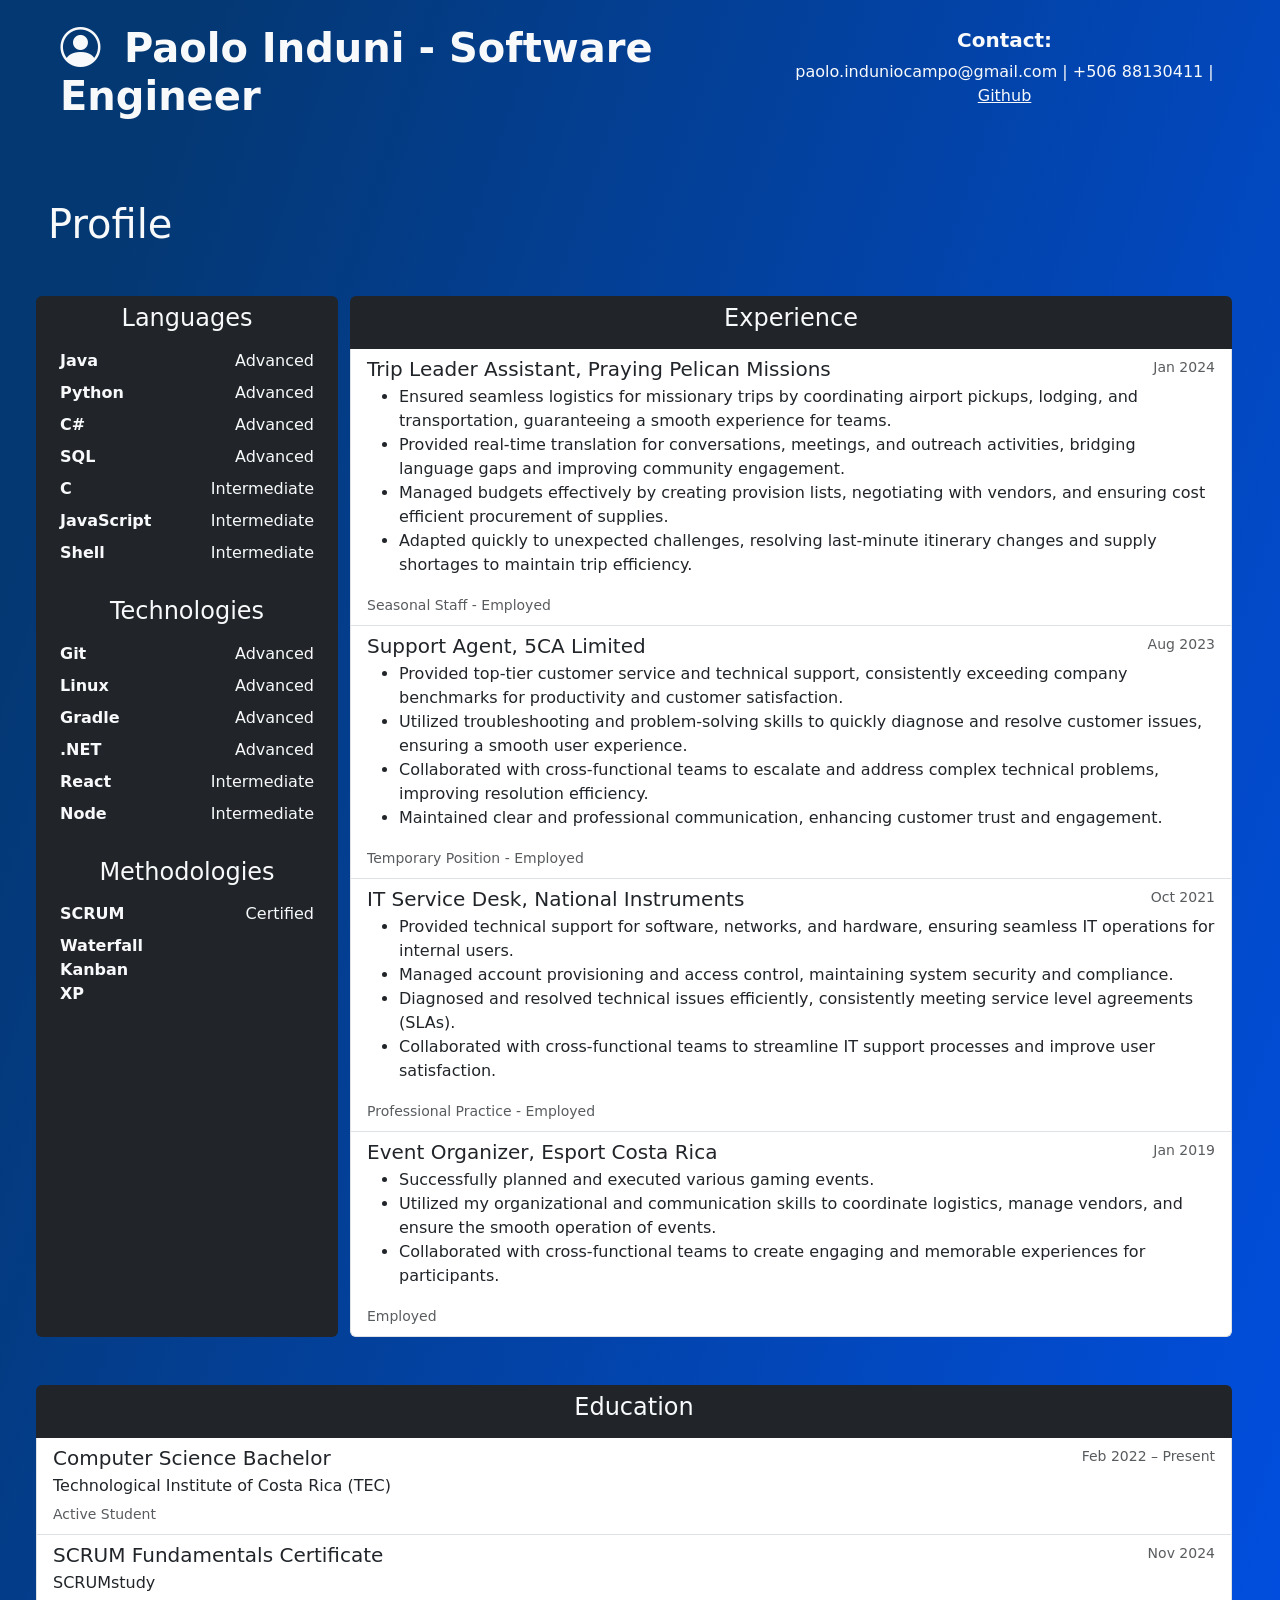
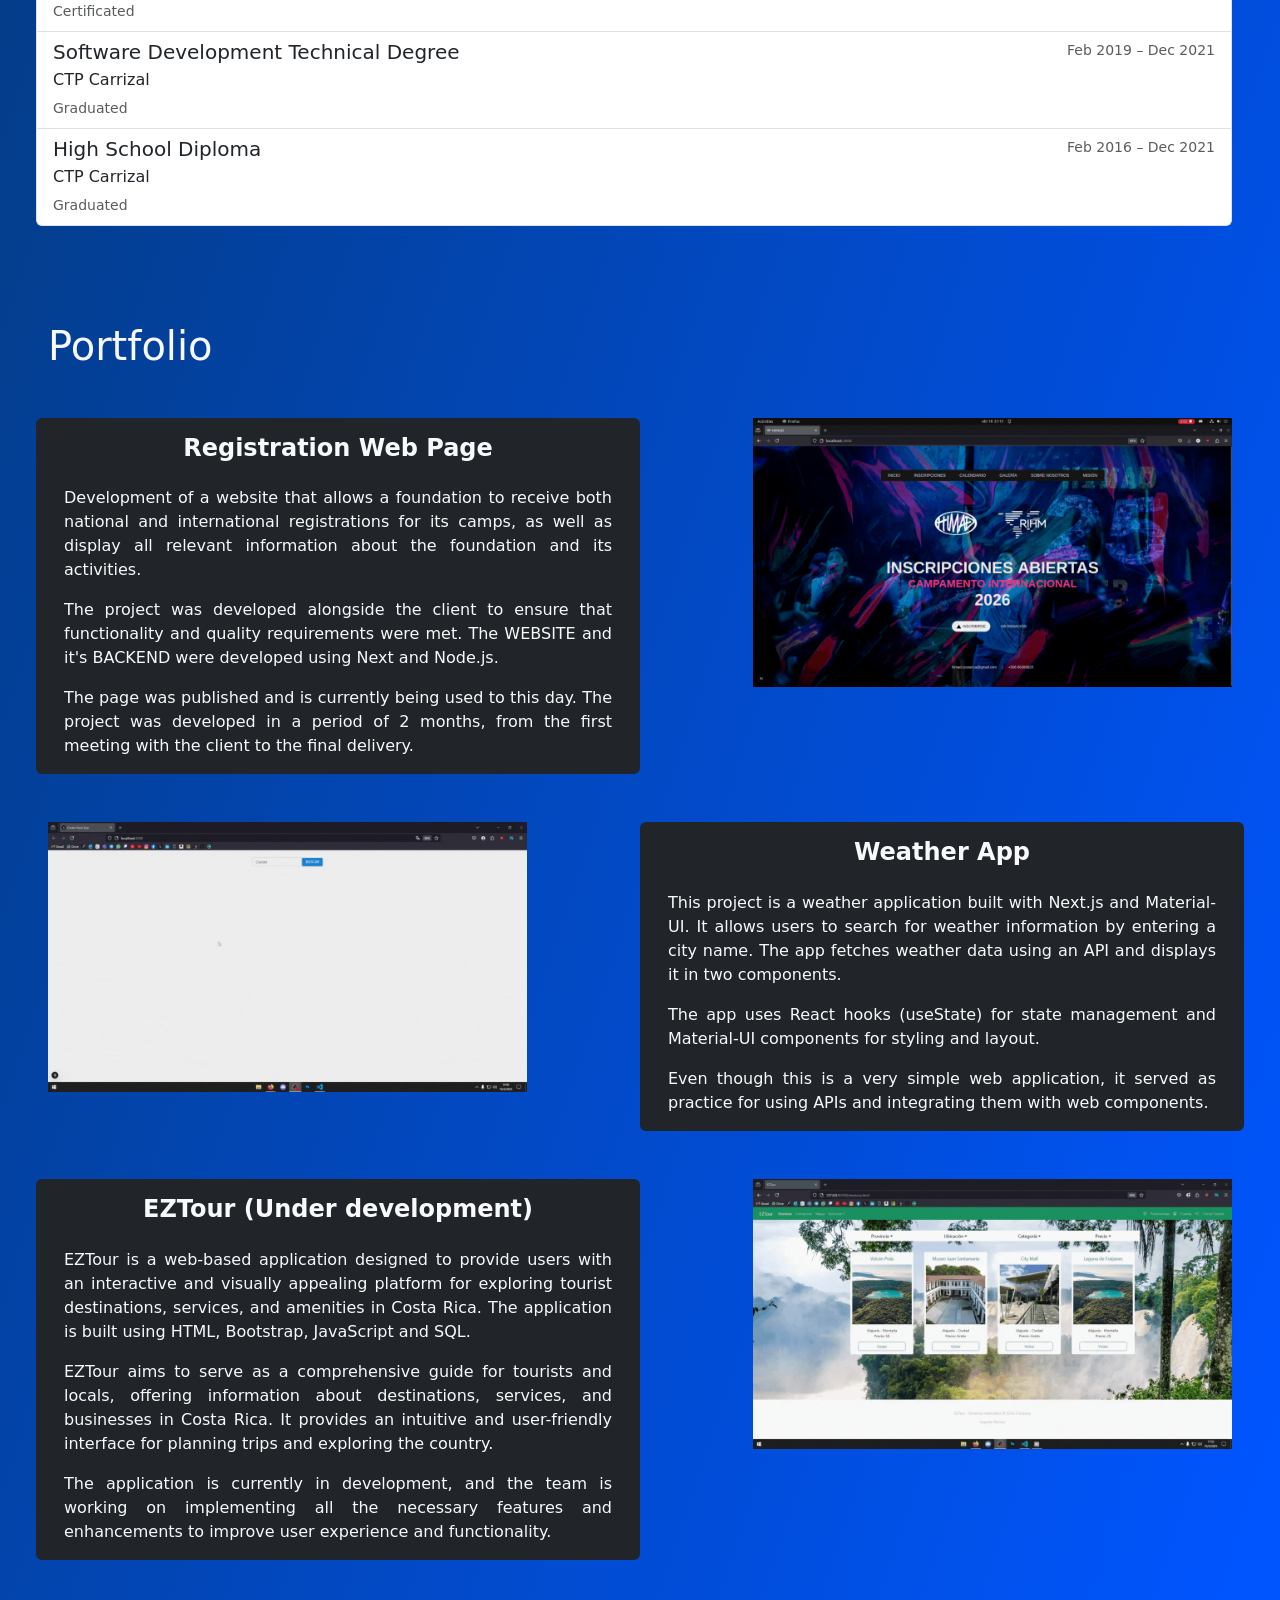
==== index.html @ d7d2b01b "Changed experience section descriptions from paragraphs to bullet points to make it more readable an" ====
<!DOCTYPE html>

<html lang="en">

<head>
    <meta charset="UTF-8">
    <meta http-equiv="X-UA-Compatible" content="IE=edge">
    <meta name="PW" content="width=device-width, initial-scale=1.0">
    <title>Paolo Induni</title>

    <link href="https://cdn.jsdelivr.net/npm/bootstrap@5.3.1/dist/css/bootstrap.min.css" rel="stylesheet"
        integrity="sha384-4bw+/aepP/YC94hEpVNVgiZdgIC5+VKNBQNGCHeKRQN+PtmoHDEXuppvnDJzQIu9" crossorigin="anonymous">
    <link rel="stylesheet" href="https://cdn.jsdelivr.net/npm/bootstrap-icons@1.11.3/font/bootstrap-icons.min.css">
    <link rel="stylesheet" href="styles/styles.css">
</head>

<body style="background-image: linear-gradient( 288deg,  rgba(0,85,255,1) 1.5%, rgba(4,56,115,1) 91.6% );">

    <!--Navbar-->
    <nav class="navbar navbar-expand-lg navbar-dark px-5 py-4">

        <!--Navbar title-->
        <div class="container-fluid">

            <h1 class="fw-bold text-light"><i class="bi bi-person-circle text-light me-4"></i>Paolo Induni - Software
                Engineer</h1>

            <!--Navbar content-->
            <div class="text-center text-light">

                <h5 class="fw-bold">Contact:</h6>
                    <p>paolo.induniocampo@gmail.com | +506 88130411 | <a class="text-light"
                            href="https://github.com/PaoloInduni">Github</a></p>

            </div>

        </div>

    </nav>

    <!-- PROFILE -->
    <!-- PROFILE -->
    <!-- PROFILE -->

    <div class="mx-5 my-5 text-light">

        <h1 id="label" class="mb-5">Profile</h1>

        <div id="profile-content" class="row">

            <div class="col-3 rounded bg-dark">
                <h4 class="text-center py-2">Languages</h4>

                <dl class="row mx-0">
                    <dt class="col-sm-3">Java</dt>
                    <dd class="col-sm-9 text-end">Advanced</dd>
                    <dt class="col-sm-3">Python</dt>
                    <dd class="col-sm-9 text-end">Advanced</dd>
                    <dt class="col-sm-3">C#</dt>
                    <dd class="col-sm-9 text-end">Advanced</dd>
                    <dt class="col-sm-3">SQL</dt>
                    <dd class="col-sm-9 text-end">Advanced</dd>
                    <dt class="col-sm-3">C</dt>
                    <dd class="col-sm-9 text-end">Intermediate</dd>
                    <dt class="col-sm-3">JavaScript</dt>
                    <dd class="col-sm-9 text-end">Intermediate</dd>
                    <dt class="col-sm-3">Shell</dt>
                    <dd class="col-sm-9 text-end">Intermediate</dd>
                </dl>

                <h4 class="text-center py-2">Technologies</h4>

                <dl class="row mx-0">
                    <dt class="col-sm-3">Git</dt>
                    <dd class="col-sm-9 text-end">Advanced</dd>
                    <dt class="col-sm-3">Linux</dt>
                    <dd class="col-sm-9 text-end">Advanced</dd>
                    <dt class="col-sm-3">Gradle</dt>
                    <dd class="col-sm-9 text-end">Advanced</dd>
                    <dt class="col-sm-3">.NET</dt>
                    <dd class="col-sm-9 text-end">Advanced</dd>
                    <dt class="col-sm-3">React</dt>
                    <dd class="col-sm-9 text-end">Intermediate</dd>
                    <dt class="col-sm-3">Node</dt>
                    <dd class="col-sm-9 text-end">Intermediate</dd>
                </dl>

                <h4 class="text-center py-2">Methodologies</h4>

                <dl class="row mx-0">
                    <dt class="col-sm-3">SCRUM</dt>
                    <dd class="col-sm-9 text-end">Certified</dd>
                    <dt class="col-sm-3">Waterfall</dt>
                    <dd class="col-sm-9 text-end"></dd>
                    <dt class="col-sm-3">Kanban</dt>
                    <dd class="col-sm-9 text-end"></dd>
                    <dt class="col-sm-3">XP</dt>
                    <dd class="col-sm-9 text-end"></dd>
                </dl>

            </div>
            <div class="col-9">

                <div class="list-group">

                    <div class="list-group-item list-group-item-action flex-column align-items-start bg-dark border-0">
                        <h4 class="text-light text-center">Experience</h4>
                    </div>

                    <div class="list-group-item list-group-item-action flex-column align-items-start">
                        <div class="d-flex w-100 justify-content-between">
                            <h5 class="mb-1">Trip Leader Assistant, Praying Pelican Missions</h5>
                            <small class="text-muted">Jan 2024</small>
                        </div>

                        <ul>
                            <li>
                                Ensured seamless logistics for missionary trips by coordinating airport pickups,
                                lodging, and transportation, guaranteeing a smooth experience for teams.
                            </li>
                            <li>
                                Provided real-time translation for conversations, meetings, and outreach activities,
                                bridging language gaps and improving community engagement.
                            </li>
                            <li>
                                Managed budgets effectively by creating provision lists, negotiating with vendors, and
                                ensuring cost efficient procurement of supplies.
                            </li>
                            <li>
                                Adapted quickly to unexpected challenges, resolving last-minute itinerary changes and
                                supply shortages to maintain trip efficiency.
                            </li>
                        </ul>
                        <small class="text-muted">Seasonal Staff - Employed</small>
                    </div>

                    <div class="list-group-item list-group-item-action flex-column align-items-start">
                        <div class="d-flex w-100 justify-content-between">
                            <h5 class="mb-1">Support Agent, 5CA Limited</h5>
                            <small class="text-muted">Aug 2023</small>
                        </div>
                        <ul>
                            <li>
                                Provided top-tier customer service and technical support, consistently exceeding company
                                benchmarks for productivity and customer satisfaction.
                            </li>
                            <li>
                                Utilized troubleshooting and problem-solving skills to quickly diagnose and resolve
                                customer issues, ensuring a smooth user experience.
                            </li>
                            <li>
                                Collaborated with cross-functional teams to escalate and address complex technical
                                problems, improving resolution efficiency.
                            </li>
                            <li>
                                Maintained clear and professional communication, enhancing customer trust and
                                engagement.
                            </li>
                        </ul>
                        <small class="text-muted">Temporary Position - Employed</small>
                    </div>

                    <div class="list-group-item list-group-item-action flex-column align-items-start">
                        <div class="d-flex w-100 justify-content-between">
                            <h5 class="mb-1">IT Service Desk, National Instruments</h5>
                            <small class="text-muted">Oct 2021</small>
                        </div>
                        <ul>
                            <li>
                                Provided technical support for software, networks, and hardware, ensuring seamless IT
                                operations for internal users.
                            </li>
                            <li>
                                Managed account provisioning and access control, maintaining system security and
                                compliance.
                            </li>
                            <li>
                                Diagnosed and resolved technical issues efficiently, consistently meeting service level
                                agreements (SLAs).
                            </li>
                            <li>
                                Collaborated with cross-functional teams to streamline IT support processes and improve
                                user
                                satisfaction.
                            </li>
                        </ul>
                        <small class="text-muted">Professional Practice - Employed</small>
                    </div>

                    <div class="list-group-item list-group-item-action flex-column align-items-start">
                        <div class="d-flex w-100 justify-content-between">
                            <h5 class="mb-1">Event Organizer, Esport Costa Rica</h5>
                            <small class="text-muted">Jan 2019</small>
                        </div>
                        <ul>
                            <li>
                                Successfully planned and executed various gaming events.
                            </li>
                            <li>
                                Utilized my organizational and communication skills to coordinate logistics, manage
                                vendors, and ensure the smooth operation of events.
                            </li>
                            <li>
                                Collaborated with cross-functional teams to create engaging and memorable experiences
                                for participants.
                            </li>
                        </ul>
                        <small class="text-muted">Employed</small>
                    </div>

                </div>
            </div>

            <div class="list-group my-5">

                <div class="list-group-item list-group-item-action flex-column align-items-start bg-dark border-0">
                    <h4 class="text-light text-center">Education</h4>
                </div>

                <div class="list-group-item list-group-item-action flex-column align-items-start">
                    <div class="d-flex w-100 justify-content-between">
                        <h5 class="mb-1">Computer Science Bachelor</h5>
                        <small class="text-muted">Feb 2022 – Present</small>
                    </div>
                    <p class="mb-1">Technological Institute of Costa Rica (TEC)</p>
                    <small class="text-muted">Active Student</small>
                </div>

                <div class="list-group-item list-group-item-action flex-column align-items-start">
                    <div class="d-flex w-100 justify-content-between">
                        <h5 class="mb-1">SCRUM Fundamentals Certificate</h5>
                        <small class="text-muted">Nov 2024</small>
                    </div>
                    <p class="mb-1">SCRUMstudy</p>
                    <small class="text-muted">Certificated</small>
                </div>

                <div class="list-group-item list-group-item-action flex-column align-items-start">
                    <div class="d-flex w-100 justify-content-between">
                        <h5 class="mb-1">Software Development Technical Degree</h5>
                        <small class="text-muted">Feb 2019 – Dec 2021</small>
                    </div>
                    <p class="mb-1">CTP Carrizal</p>
                    <small class="text-muted">Graduated</small>
                </div>

                <div class="list-group-item list-group-item-action flex-column align-items-start">
                    <div class="d-flex w-100 justify-content-between">
                        <h5 class="mb-1">High School Diploma</h5>
                        <small class="text-muted">Feb 2016 – Dec 2021</small>
                    </div>
                    <p class="mb-1">CTP Carrizal</p>
                    <small class="text-muted">Graduated</small>
                </div>

            </div>

        </div>


    </div>


    <!-- PORTFOLIO -->
    <!-- PORTFOLIO -->
    <!-- PORTFOLIO -->

    <div class="mx-5 my-5 text-light">

        <h1 id="label" class="mb-5">Portfolio</h1>

        <div id="proyect1" class="row">

            <div class="col-6 rounded bg-dark text-justify">
                <h4 class="text-center fw-bold py-3">Registration Web Page</h4>

                <p class="mx-3">Development of a website that allows a foundation to receive both national
                    and international registrations for its camps, as well as display all relevant information about the
                    foundation and its activities.
                </p>
                <p class="mx-3">The project was developed alongside the client to ensure that functionality
                    and quality requirements were met. The WEBSITE and it's BACKEND were developed using Next and
                    Node.js.
                </p>
                <p class="mx-3">The page was published and is currently being used to this day. The project
                    was developed in a period of 2 months, from the first meeting with the client to the final delivery.
                </p>
            </div>

            <div class="col-1"></div>

            <div class="col-5 rounded">
                <img src="res/himadcr.gif" style="max-width: 100%;" alt="project gif">
            </div>

        </div>

        <div id="proyect1" class="row my-5">

            <div class="col-5 rounded">
                <img src="res/weatherapp.gif" style="max-width: 100%;" alt="project gif">
            </div>

            <div class="col-1"></div>

            <div class="col-6 rounded bg-dark text-justify">
                <h4 class="text-center fw-bold py-3">Weather App</h4>

                <p class="mx-3">This project is a weather application built with Next.js and Material-UI. It allows
                    users to search for weather information by entering a city name. The app fetches weather data using
                    an API and displays it in two components.
                </p>
                <p class="mx-3">The app uses React hooks (useState) for state management and Material-UI components for
                    styling and layout.
                </p>
                <p class="mx-3">Even though this is a very simple web application, it served as practice for using APIs
                    and integrating them with web components.
                </p>
            </div>

        </div>

        <div id="proyect1" class="row my-5">

            <div class="col-6 rounded bg-dark text-justify">
                <h4 class="text-center fw-bold py-3">EZTour (Under development)</h4>

                <p class="mx-3">EZTour is a web-based application designed to provide users with an interactive and
                    visually appealing platform for exploring tourist destinations, services, and amenities in Costa
                    Rica. The application is built using HTML, Bootstrap, JavaScript and SQL.
                </p>

                <p class="mx-3">EZTour aims to serve as a comprehensive guide for tourists and locals, offering
                    information about
                    destinations, services, and businesses in Costa Rica. It provides an intuitive and user-friendly
                    interface for planning trips and exploring the country.
                </p>

                <p class="mx-3">
                    The application is currently in development, and the team is working on implementing all the
                    necessary
                    features and enhancements to improve user experience and functionality.
                </p>
            </div>

            <div class="col-1"></div>

            <div class="col-5 rounded">
                <img src="res/EZTour.gif" style="max-width: 100%;" alt="project gif">
            </div>

        </div>

    </div>

    <script src="https://cdn.jsdelivr.net/npm/bootstrap@5.3.1/dist/js/bootstrap.bundle.min.js"
        integrity="sha384-HwwvtgBNo3bZJJLYd8oVXjrBZt8cqVSpeBNS5n7C8IVInixGAoxmnlMuBnhbgrkm"
        crossorigin="anonymous"></script>

    <script type="text/javascript">
        document.getElementById("profile-tab2").onclick = function () {
            document.getElementById("label").innerHTML = 'Profile';
            document.getElementById("label").style.color = "";
            document.getElementById("profile-content").hidden = false;
        };
    </script>

    <script type="text/javascript">
        document.getElementById("portfolio-tab2").onclick = function () {
            document.getElementById("label").innerHTML = "Portfolio"
            document.getElementById("profile-content").hidden = true;
        };
    </script>

    <script type="text/javascript">
        document.getElementById("contact-tab2").onclick = function () {
            document.getElementById("label").innerHTML = "Contact"
        };
    </script>

</body>

</html>
---- styles/styles.css ----
.text-justify {
    text-align: justify;
}
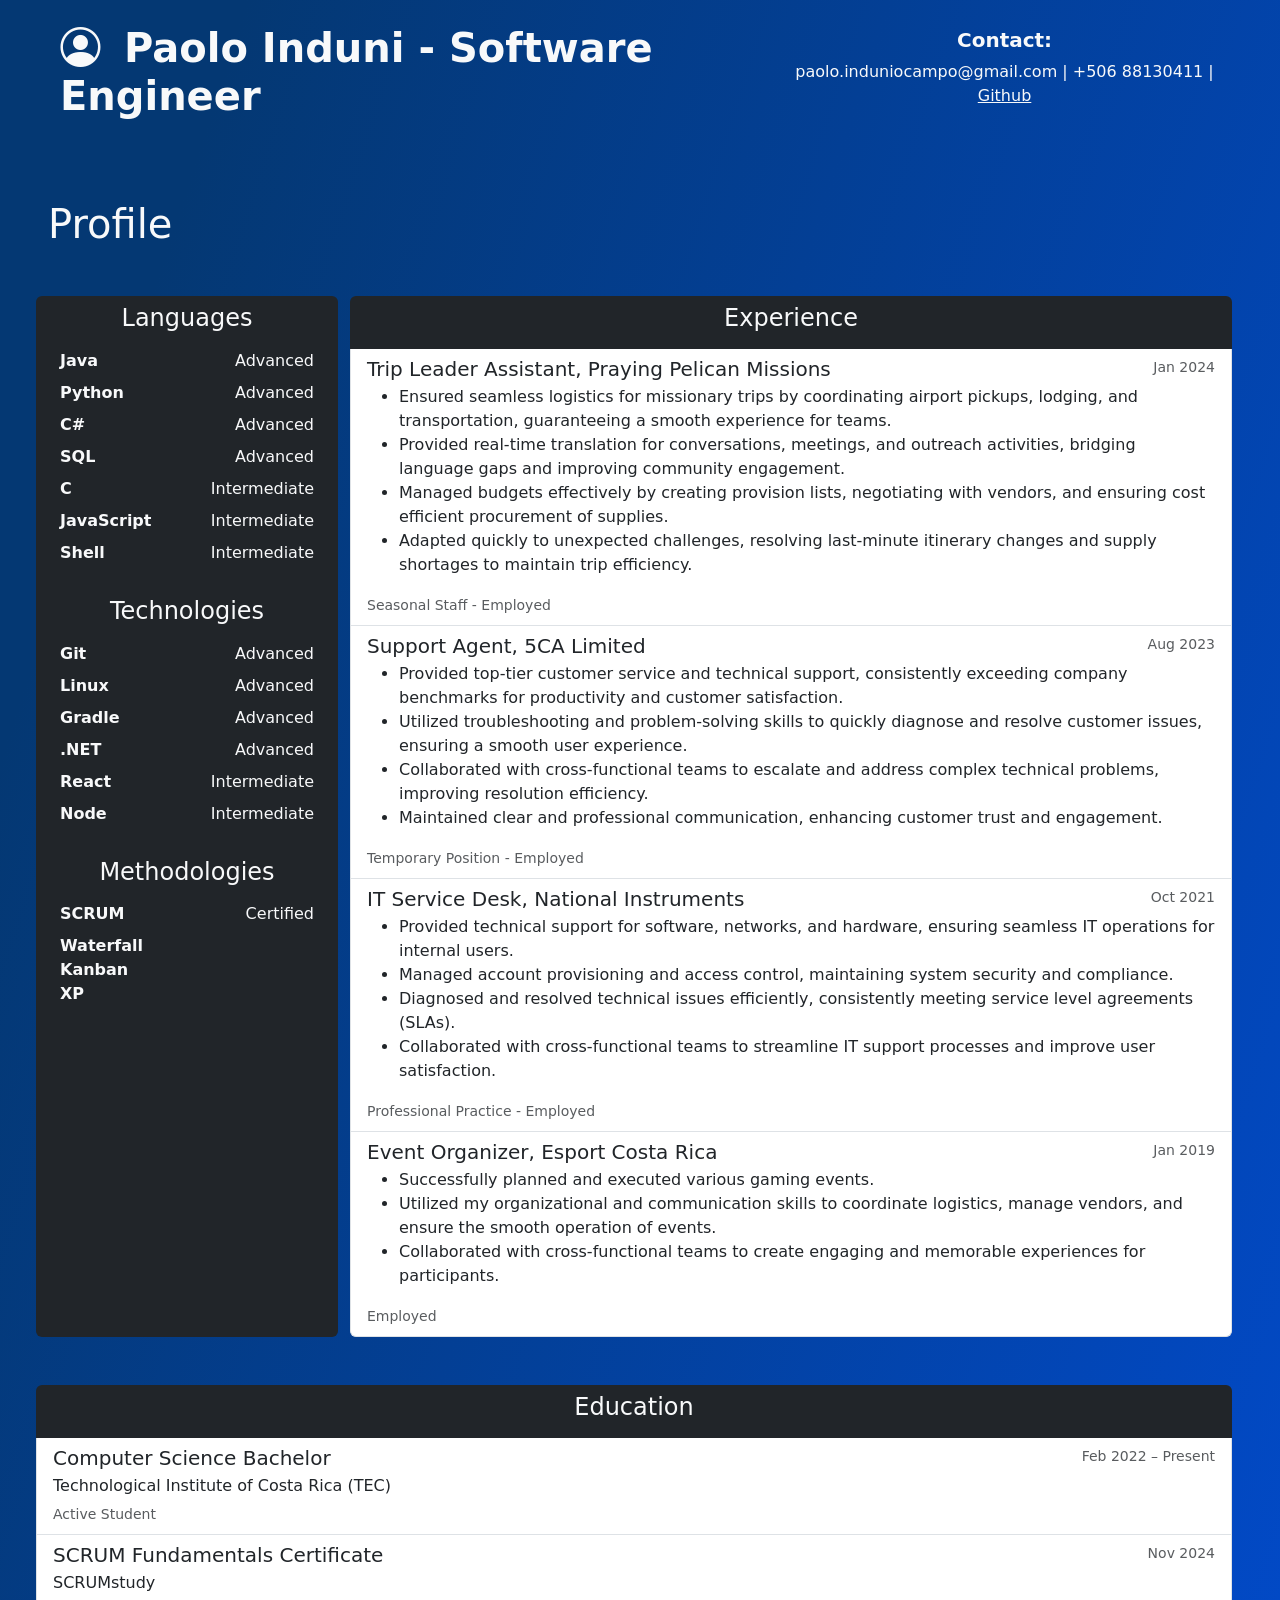
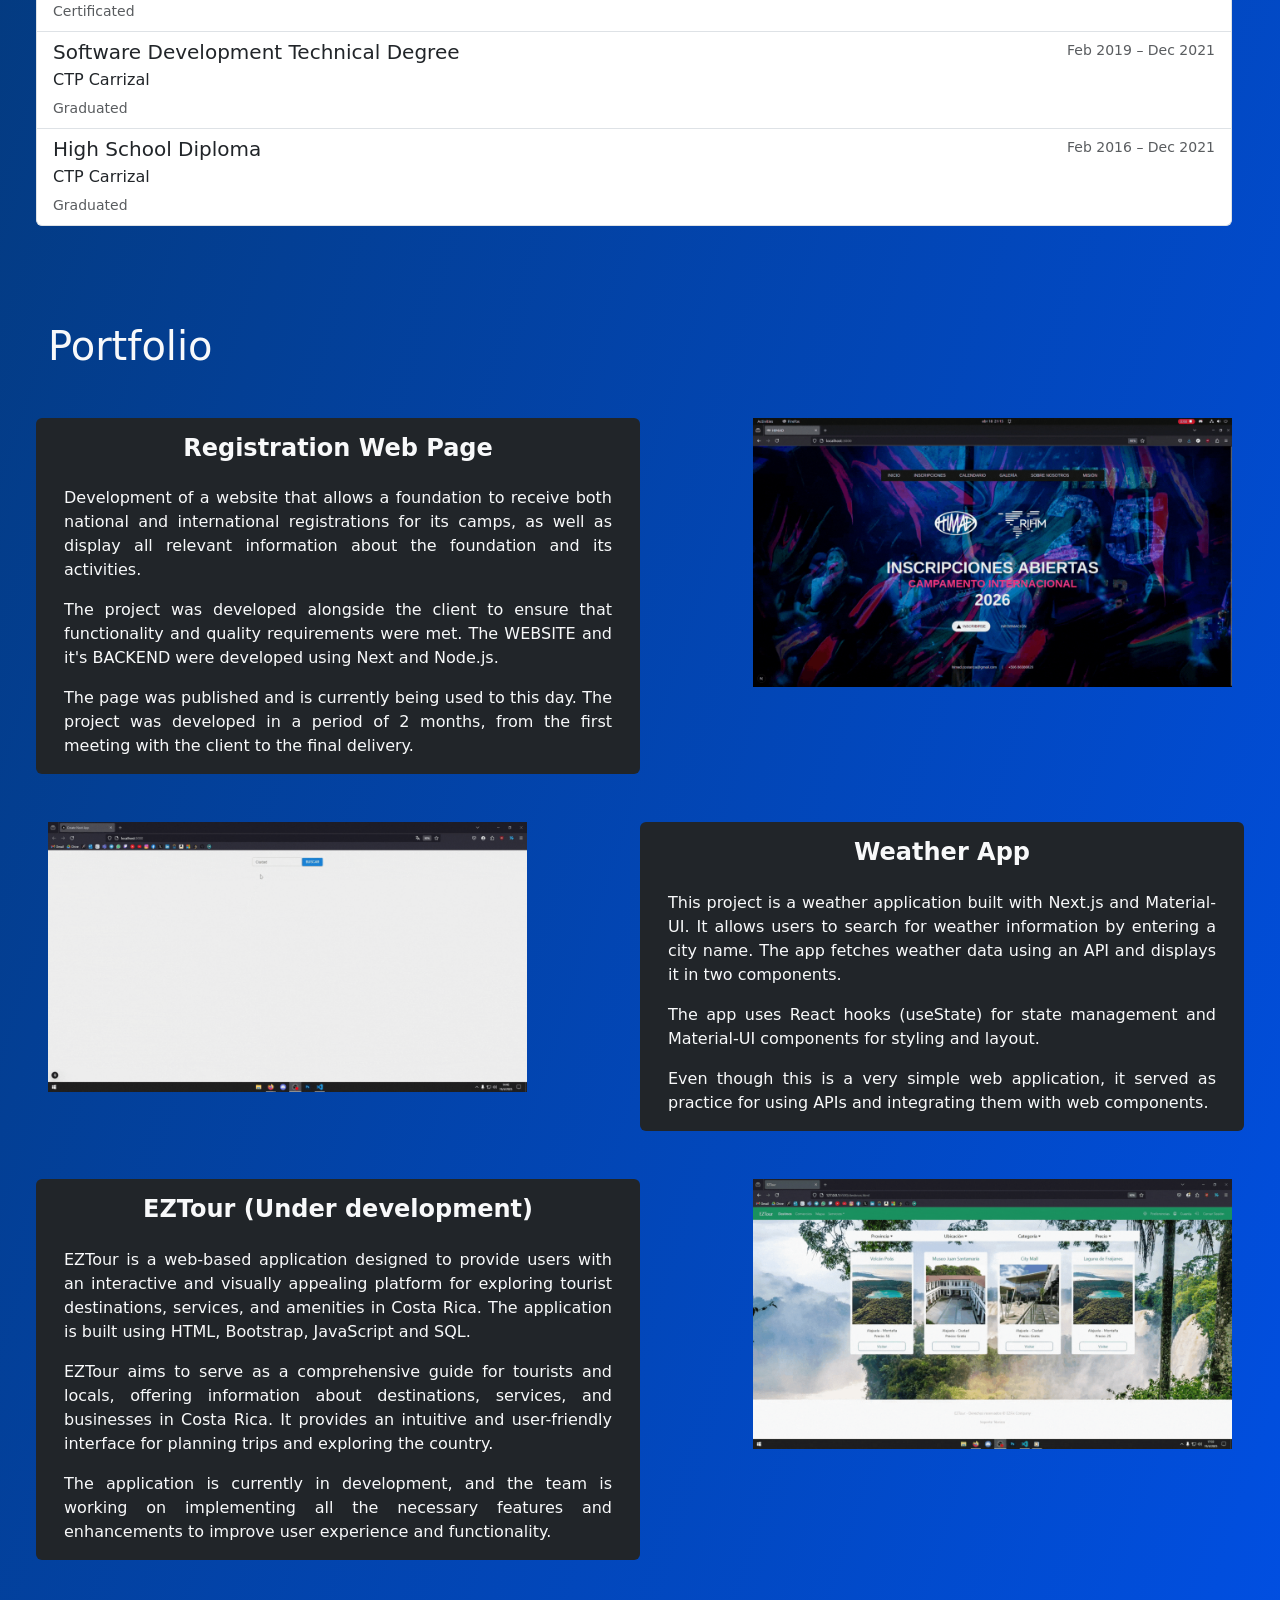
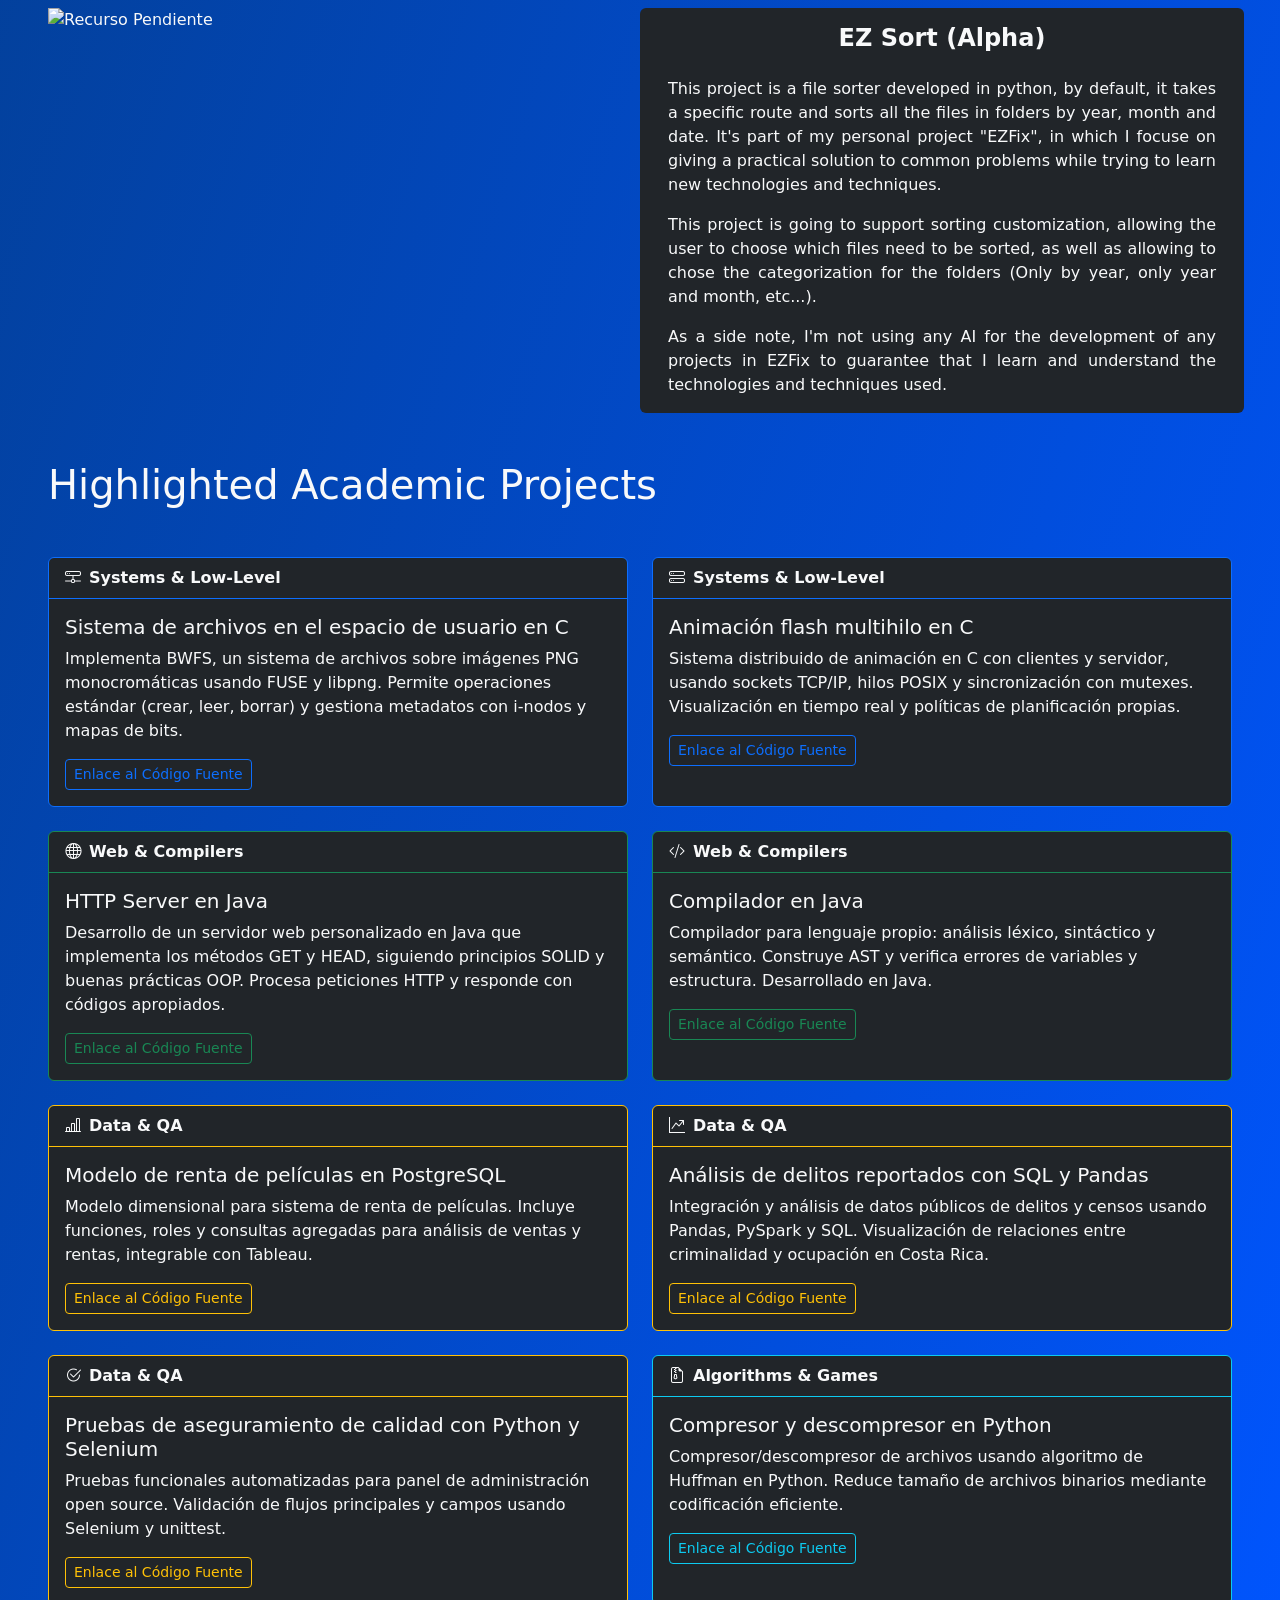
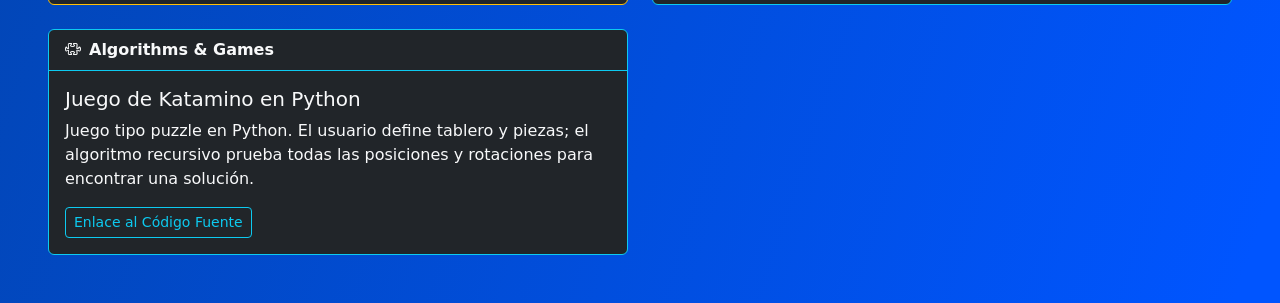
==== commit f6239737: "Added Academic Projects Section" ====
--- a/index.html
+++ b/index.html
@@ -351,6 +351,179 @@
 
         </div>
 
+        <div id="proyect1" class="row my-5">
+
+            <div class="col-5 rounded">
+                <img src="res/" style="max-width: 100%;" alt="Recurso Pendiente">
+            </div>
+
+            <div class="col-1"></div>
+
+            <div class="col-6 rounded bg-dark text-justify">
+                <h4 class="text-center fw-bold py-3">EZ Sort (Alpha)</h4>
+
+                <p class="mx-3">
+                    This project is a file sorter developed in python, by default, it takes a specific route
+                    and sorts all the files in folders by year, month and date. It's part of my personal project
+                    "EZFix", in which I focuse on giving a practical solution to common problems while trying to learn
+                    new technologies and techniques.
+                </p>
+                <p class="mx-3">
+                    This project is going to support sorting
+                    customization, allowing the user to choose which files need to be sorted, as well as allowing to
+                    chose the categorization for the folders (Only by year, only year and month, etc...).
+                </p>
+                <p class="mx-3">
+                    As a side note, I'm not using any AI for the development of any projects in
+                    EZFix to guarantee that I learn and understand the technologies and techniques used.</p>
+                </p>
+            </div>
+
+        </div>
+
+        <div class="list-group my-5">
+
+            <h1 id="label" class="mb-5">Highlighted Academic Projects</h1>
+
+            <div class="row row-cols-1 row-cols-md-2 g-4">
+
+                <!-- Sistemas -->
+                <div class="col">
+                    <div class="card bg-dark text-light h-100 border-primary">
+                        <div class="card-header border-primary">
+                            <i class="bi bi-hdd-network me-2"></i><strong>Systems & Low-Level</strong>
+                        </div>
+                        <div class="card-body">
+                            <h5 class="card-title">Sistema de archivos en el espacio de usuario en C</h5>
+                            <p class="card-text">
+                                Implementa BWFS, un sistema de archivos sobre imágenes PNG monocromáticas usando FUSE y libpng. Permite operaciones estándar (crear, leer, borrar) y gestiona metadatos con i-nodos y mapas de bits.
+                            </p>
+                            <a href="https://gitlab.com/PaoloInduni1/tec/-/tree/e289b0506dee9ac213c5b5b7807c4cb60e16e55a/6S%20Principios%20de%20sistemas%20operativos/2022209524-proyecto2/src" class="btn btn-outline-primary btn-sm">Enlace al Código Fuente</a>
+                        </div>
+                    </div>
+                </div>
+                <div class="col">
+                    <div class="card bg-dark text-light h-100 border-primary">
+                        <div class="card-header border-primary">
+                            <i class="bi bi-hdd-stack me-2"></i><strong>Systems & Low-Level</strong>
+                        </div>
+                        <div class="card-body">
+                            <h5 class="card-title">Animación flash multihilo en C</h5>
+                            <p class="card-text">
+                                Sistema distribuido de animación en C con clientes y servidor, usando sockets TCP/IP, hilos POSIX y sincronización con mutexes. Visualización en tiempo real y políticas de planificación propias.
+                            </p>
+                            <a href="https://gitlab.com/PaoloInduni1/tec/-/tree/e289b0506dee9ac213c5b5b7807c4cb60e16e55a/6S%20Principios%20de%20sistemas%20operativos/2022209524-proyecto1/Entregables/src" class="btn btn-outline-primary btn-sm">Enlace al Código Fuente</a>
+                        </div>
+                    </div>
+                </div>
+
+                <!-- Desarrollo Web / Compiladores -->
+                <div class="col">
+                    <div class="card bg-dark text-light h-100 border-success">
+                        <div class="card-header border-success">
+                            <i class="bi bi-globe me-2"></i><strong>Web & Compilers</strong>
+                        </div>
+                        <div class="card-body">
+                            <h5 class="card-title">HTTP Server en Java</h5>
+                            <p class="card-text">
+                                Desarrollo de un servidor web personalizado en Java que implementa los métodos GET y HEAD, siguiendo principios SOLID y buenas prácticas OOP. Procesa peticiones HTTP y responde con códigos apropiados.
+                            </p>
+                            <a href="https://gitlab.com/PaoloInduni1/tec/-/tree/e289b0506dee9ac213c5b5b7807c4cb60e16e55a/5S%20Dise%C3%B1o%20de%20software/PP2" class="btn btn-outline-success btn-sm">Enlace al Código Fuente</a>
+                        </div>
+                    </div>
+                </div>
+                <div class="col">
+                    <div class="card bg-dark text-light h-100 border-success">
+                        <div class="card-header border-success">
+                            <i class="bi bi-code-slash me-2"></i><strong>Web & Compilers</strong>
+                        </div>
+                        <div class="card-body">
+                            <h5 class="card-title">Compilador en Java</h5>
+                            <p class="card-text">
+                                Compilador para lenguaje propio: análisis léxico, sintáctico y semántico. Construye AST y verifica errores de variables y estructura. Desarrollado en Java.
+                            </p>
+                            <a href="https://gitlab.com/PaoloInduni1/tec/-/tree/e289b0506dee9ac213c5b5b7807c4cb60e16e55a/5S%20Compiladores/Proyecto%202/src" class="btn btn-outline-success btn-sm">Enlace al Código Fuente</a>
+                        </div>
+                    </div>
+                </div>
+
+                <!-- Data / QA -->
+                <div class="col">
+                    <div class="card bg-dark text-light h-100 border-warning">
+                        <div class="card-header border-warning">
+                            <i class="bi bi-bar-chart-line me-2"></i><strong>Data & QA</strong>
+                        </div>
+                        <div class="card-body">
+                            <h5 class="card-title">Modelo de renta de películas en PostgreSQL</h5>
+                            <p class="card-text">
+                                Modelo dimensional para sistema de renta de películas. Incluye funciones, roles y consultas agregadas para análisis de ventas y rentas, integrable con Tableau.
+                            </p>
+                            <a href="https://gitlab.com/PaoloInduni1/tec/-/tree/e289b0506dee9ac213c5b5b7807c4cb60e16e55a/4S%20BD2/PP2" class="btn btn-outline-warning btn-sm">Enlace al Código Fuente</a>
+                        </div>
+                    </div>
+                </div>
+                <div class="col">
+                    <div class="card bg-dark text-light h-100 border-warning">
+                        <div class="card-header border-warning">
+                            <i class="bi bi-graph-up-arrow me-2"></i><strong>Data & QA</strong>
+                        </div>
+                        <div class="card-body">
+                            <h5 class="card-title">Análisis de delitos reportados con SQL y Pandas</h5>
+                            <p class="card-text">
+                                Integración y análisis de datos públicos de delitos y censos usando Pandas, PySpark y SQL. Visualización de relaciones entre criminalidad y ocupación en Costa Rica.
+                            </p>
+                            <a href="https://gitlab.com/PaoloInduni1/tec/-/tree/e289b0506dee9ac213c5b5b7807c4cb60e16e55a/4S%20BD2/PP3" class="btn btn-outline-warning btn-sm">Enlace al Código Fuente</a>
+                        </div>
+                    </div>
+                </div>
+                <div class="col">
+                    <div class="card bg-dark text-light h-100 border-warning">
+                        <div class="card-header border-warning">
+                            <i class="bi bi-check2-circle me-2"></i><strong>Data & QA</strong>
+                        </div>
+                        <div class="card-body">
+                            <h5 class="card-title">Pruebas de aseguramiento de calidad con Python y Selenium</h5>
+                            <p class="card-text">
+                                Pruebas funcionales automatizadas para panel de administración open source. Validación de flujos principales y campos usando Selenium y unittest.
+                            </p>
+                            <a href="https://gitlab.com/PaoloInduni1/tec/-/blob/e289b0506dee9ac213c5b5b7807c4cb60e16e55a/6S%20Aseguramiento%20de%20la%20calidad%20de%20software/2022209524-Avance3.zip" class="btn btn-outline-warning btn-sm">Enlace al Código Fuente</a>
+                        </div>
+                    </div>
+                </div>
+
+                <!-- Algoritmos / Juegos -->
+                <div class="col">
+                    <div class="card bg-dark text-light h-100 border-info">
+                        <div class="card-header border-info">
+                            <i class="bi bi-file-earmark-zip me-2"></i><strong>Algorithms & Games</strong>
+                        </div>
+                        <div class="card-body">
+                            <h5 class="card-title">Compresor y descompresor en Python</h5>
+                            <p class="card-text">
+                                Compresor/descompresor de archivos usando algoritmo de Huffman en Python. Reduce tamaño de archivos binarios mediante codificación eficiente.
+                            </p>
+                            <a href="https://gitlab.com/PaoloInduni1/tec/-/tree/e289b0506dee9ac213c5b5b7807c4cb60e16e55a/1S%20Taller%20de%20programaci%C3%B3n/Proyecto%20%232" class="btn btn-outline-info btn-sm">Enlace al Código Fuente</a>
+                        </div>
+                    </div>
+                </div>
+                <div class="col">
+                    <div class="card bg-dark text-light h-100 border-info">
+                        <div class="card-header border-info">
+                            <i class="bi bi-puzzle me-2"></i><strong>Algorithms & Games</strong>
+                        </div>
+                        <div class="card-body">
+                            <h5 class="card-title">Juego de Katamino en Python</h5>
+                            <p class="card-text">
+                                Juego tipo puzzle en Python. El usuario define tablero y piezas; el algoritmo recursivo prueba todas las posiciones y rotaciones para encontrar una solución.
+                            </p>
+                            <a href="https://gitlab.com/PaoloInduni1/tec/-/tree/e289b0506dee9ac213c5b5b7807c4cb60e16e55a/1S%20Taller%20de%20programaci%C3%B3n/Proyecto%20%233" class="btn btn-outline-info btn-sm">Enlace al Código Fuente</a>
+                        </div>
+                    </div>
+                </div>
+
+            </div>
+        </div>
+
     </div>
 
     <script src="https://cdn.jsdelivr.net/npm/bootstrap@5.3.1/dist/js/bootstrap.bundle.min.js"
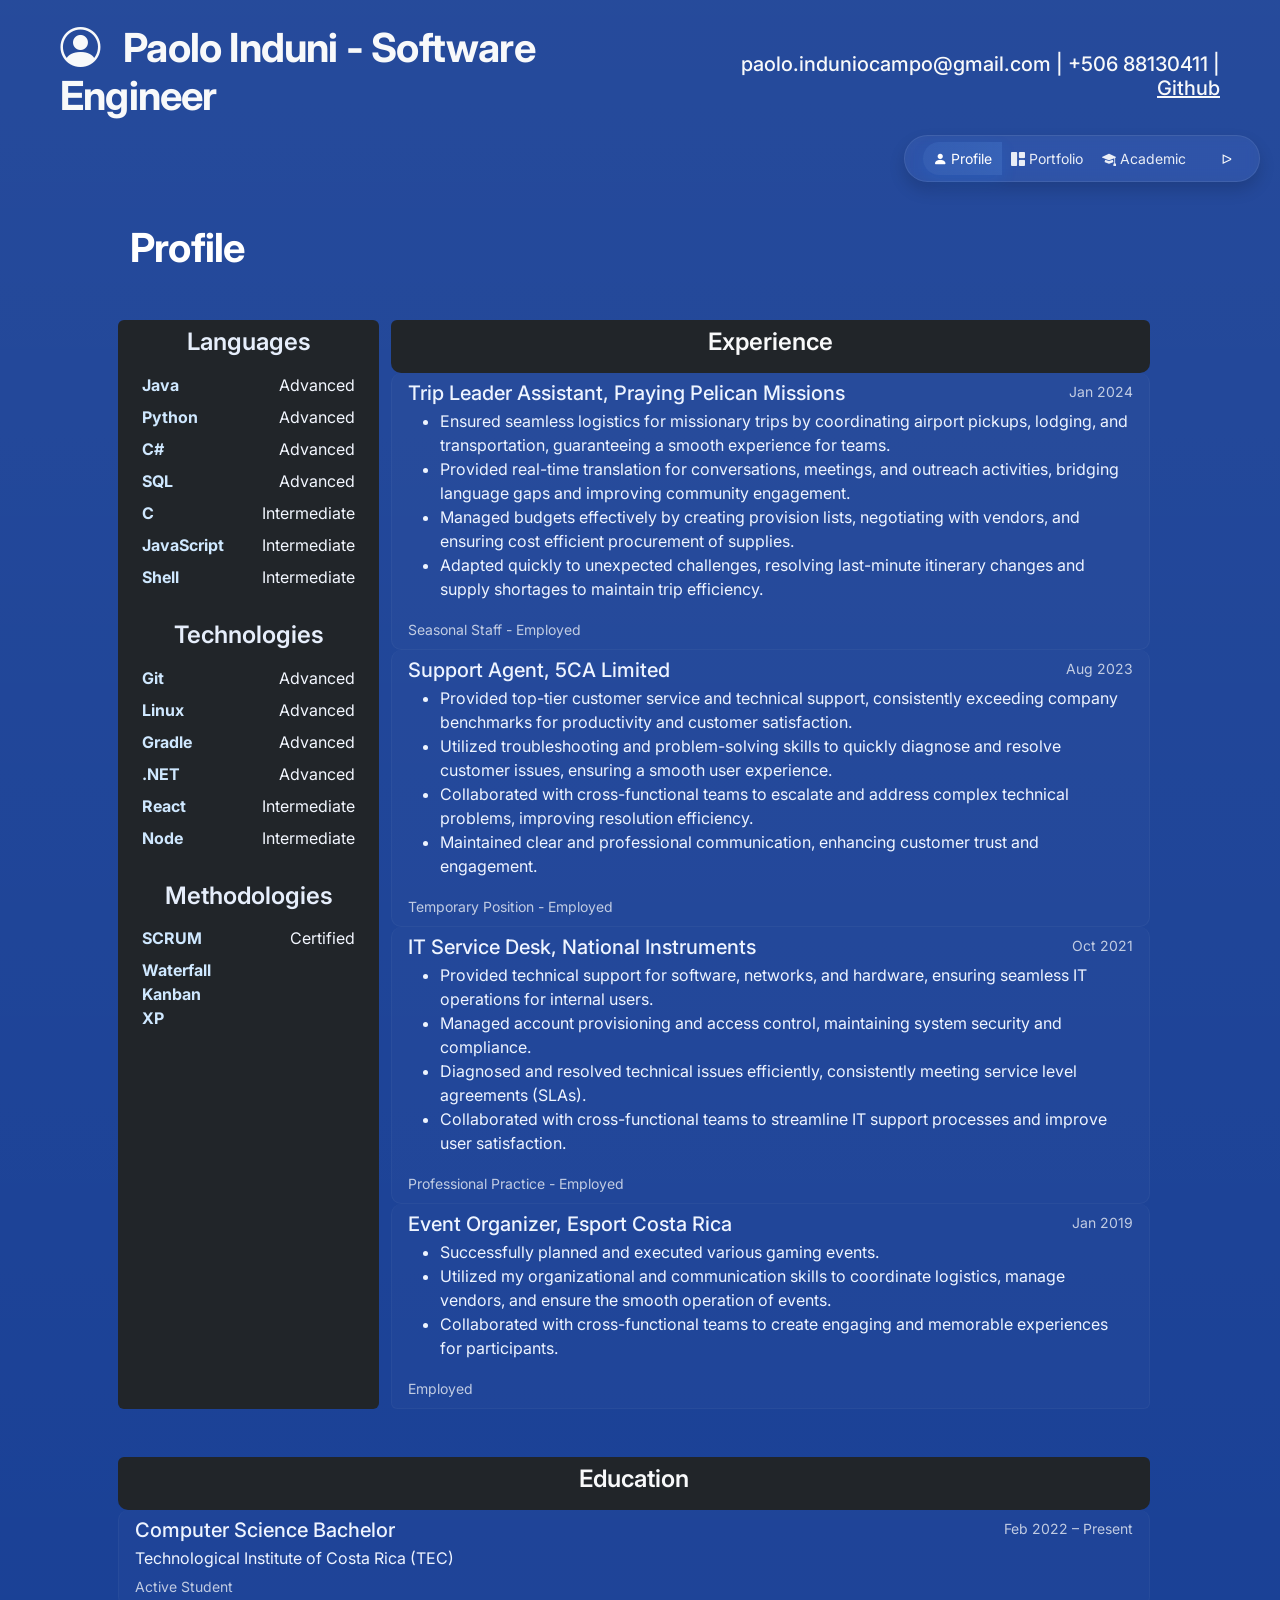
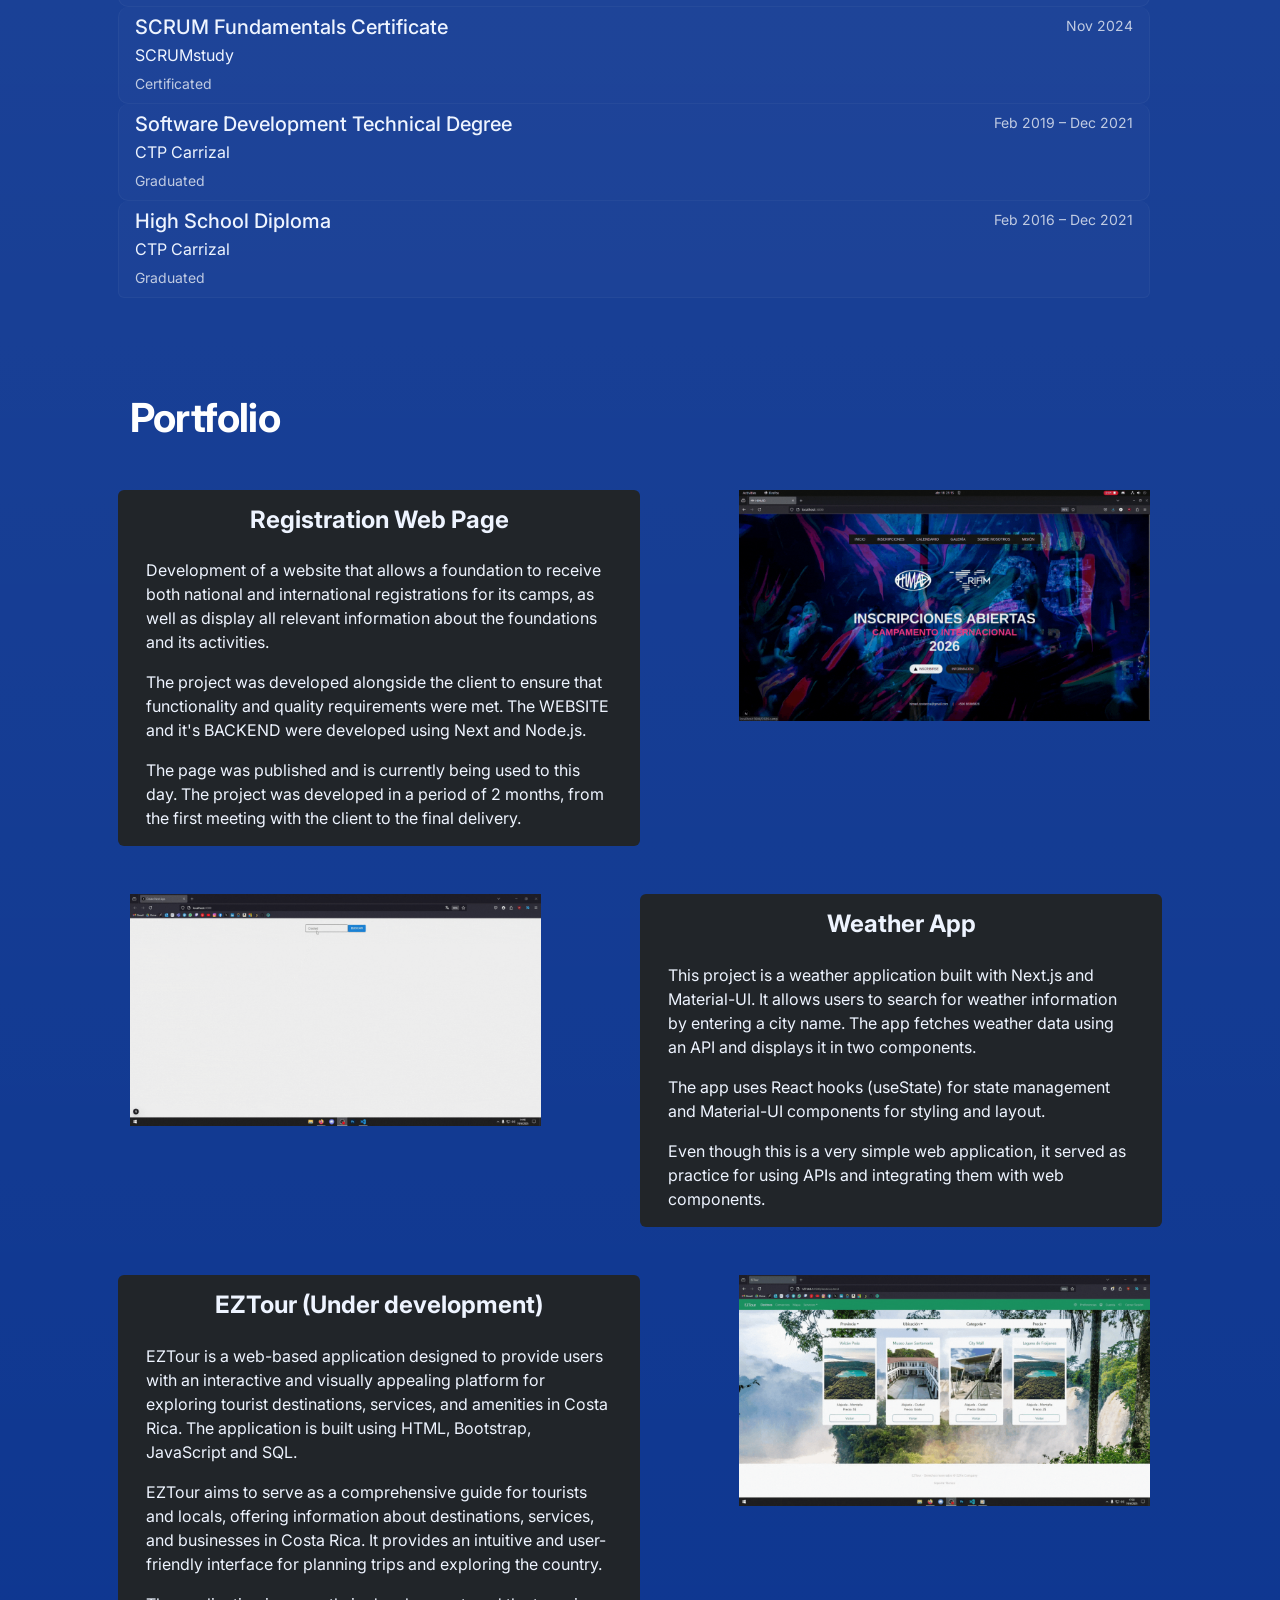
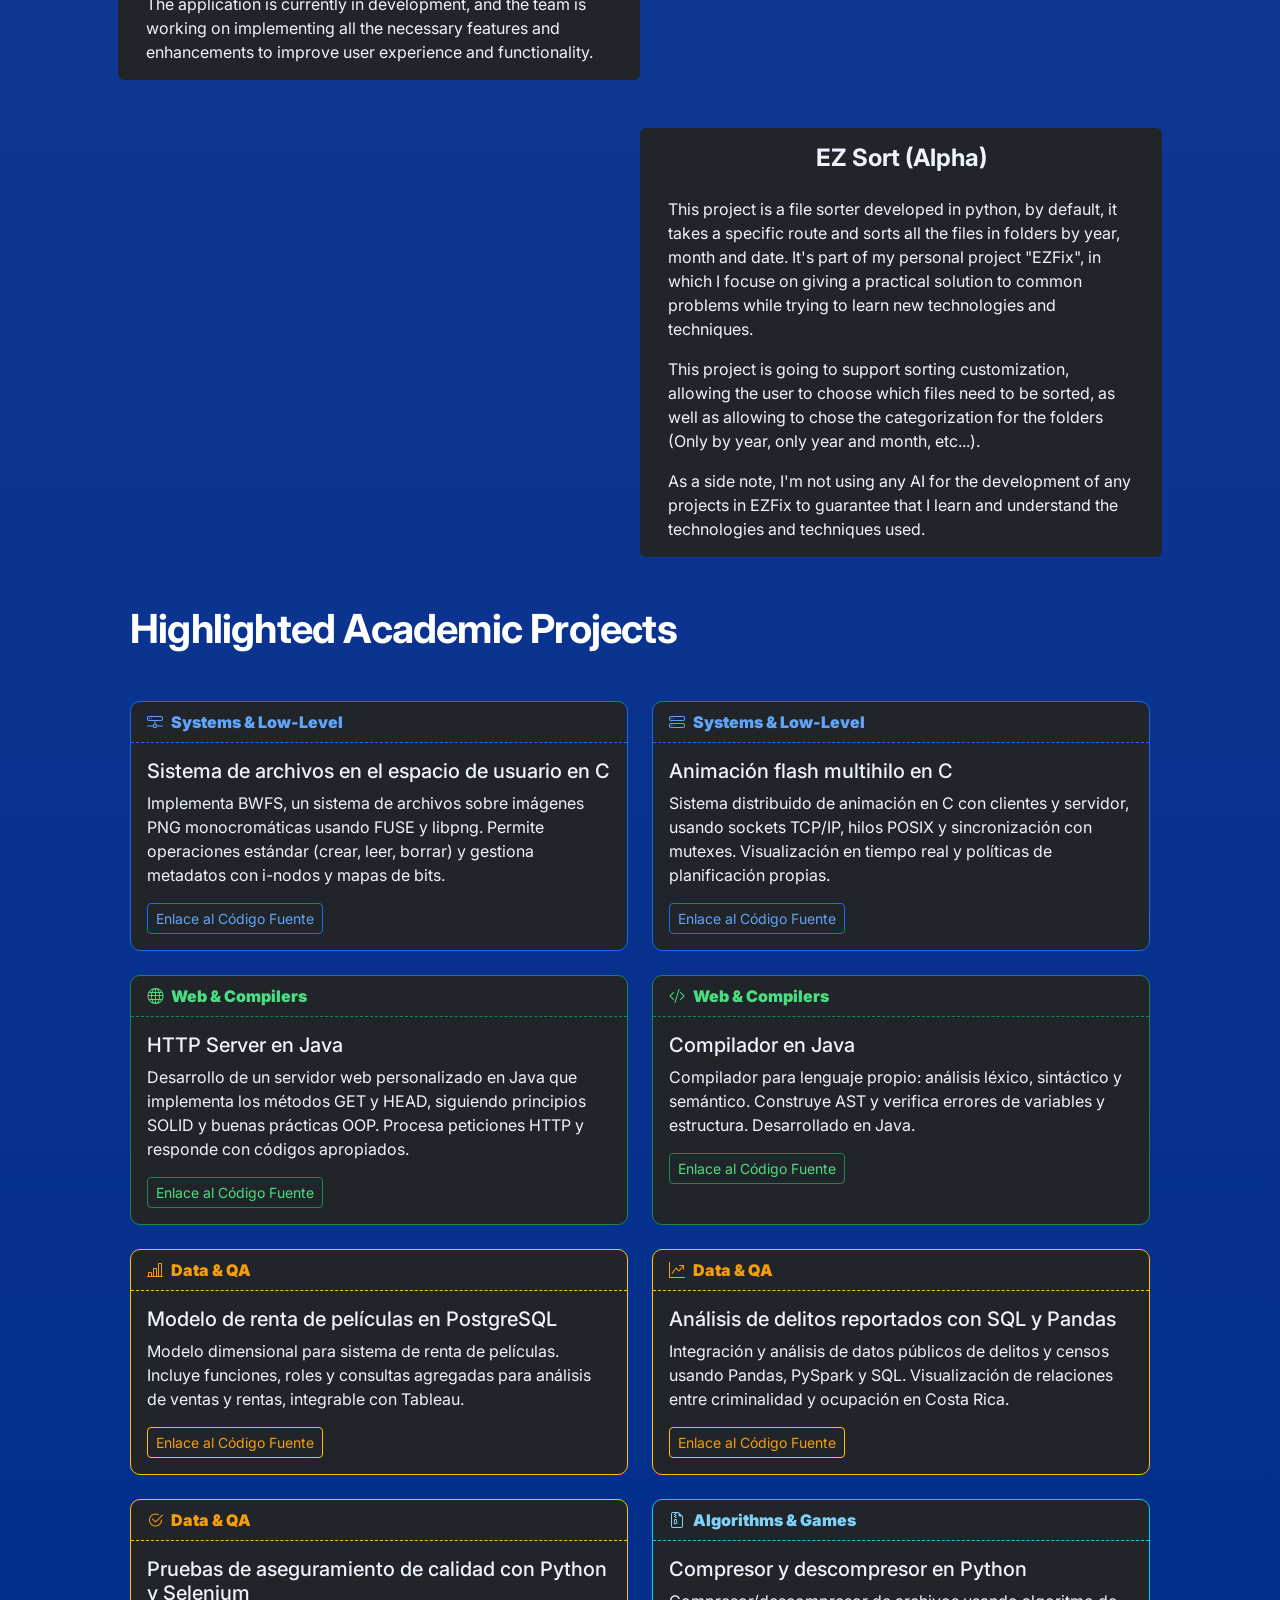
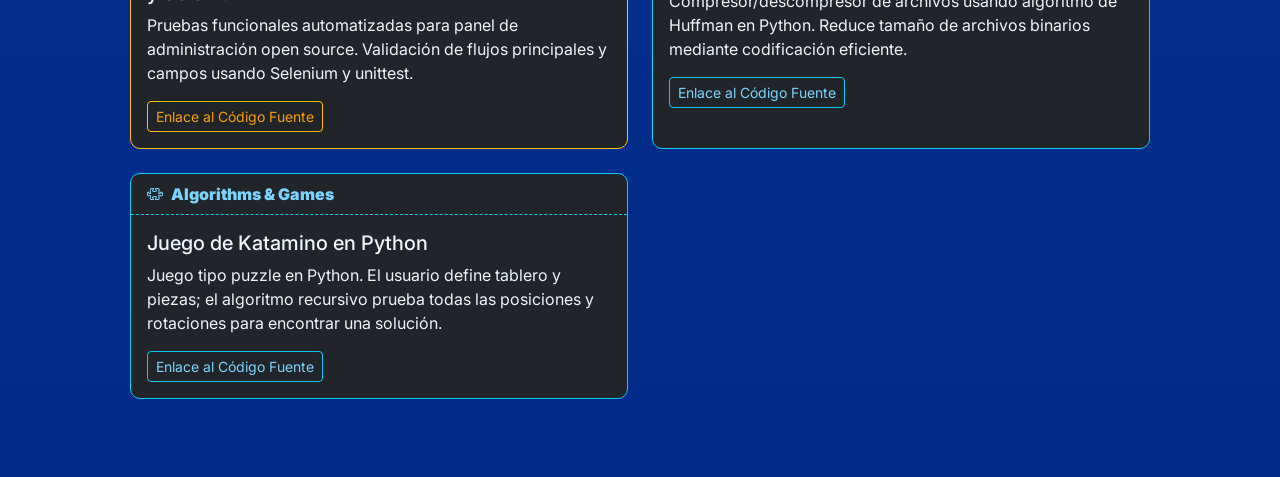
==== commit 763c2445: "Added animations and style changes" ====
--- a/index.html
+++ b/index.html
@@ -3,553 +3,548 @@
 <html lang="en">
 
 <head>
-    <meta charset="UTF-8">
-    <meta http-equiv="X-UA-Compatible" content="IE=edge">
-    <meta name="PW" content="width=device-width, initial-scale=1.0">
-    <title>Paolo Induni</title>
-
-    <link href="https://cdn.jsdelivr.net/npm/bootstrap@5.3.1/dist/css/bootstrap.min.css" rel="stylesheet"
-        integrity="sha384-4bw+/aepP/YC94hEpVNVgiZdgIC5+VKNBQNGCHeKRQN+PtmoHDEXuppvnDJzQIu9" crossorigin="anonymous">
-    <link rel="stylesheet" href="https://cdn.jsdelivr.net/npm/bootstrap-icons@1.11.3/font/bootstrap-icons.min.css">
-    <link rel="stylesheet" href="styles/styles.css">
+	<meta charset="UTF-8">
+	<meta http-equiv="X-UA-Compatible" content="IE=edge">
+	<meta name="viewport" content="width=device-width, initial-scale=1.0">
+	<title>Paolo Induni</title>
+
+	<link href="https://cdn.jsdelivr.net/npm/bootstrap@5.3.1/dist/css/bootstrap.min.css" rel="stylesheet"
+		integrity="sha384-4bw+/aepP/YC94hEpVNVgiZdgIC5+VKNBQNGCHeKRQN+PtmoHDEXuppvnDJzQIu9" crossorigin="anonymous">
+	<link rel="stylesheet" href="https://cdn.jsdelivr.net/npm/bootstrap-icons@1.11.3/font/bootstrap-icons.min.css">
+	<link href="https://fonts.googleapis.com/css2?family=Inter:wght@300;400;600;700&display=swap" rel="stylesheet">
+	<link rel="stylesheet" href="styles/styles.css">
 </head>
 
-<body style="background-image: linear-gradient( 288deg,  rgba(0,85,255,1) 1.5%, rgba(4,56,115,1) 91.6% );">
-
-    <!--Navbar-->
-    <nav class="navbar navbar-expand-lg navbar-dark px-5 py-4">
-
-        <!--Navbar title-->
-        <div class="container-fluid">
-
-            <h1 class="fw-bold text-light"><i class="bi bi-person-circle text-light me-4"></i>Paolo Induni - Software
-                Engineer</h1>
-
-            <!--Navbar content-->
-            <div class="text-center text-light">
-
-                <h5 class="fw-bold">Contact:</h6>
-                    <p>paolo.induniocampo@gmail.com | +506 88130411 | <a class="text-light"
-                            href="https://github.com/PaoloInduni">Github</a></p>
-
-            </div>
-
-        </div>
-
-    </nav>
-
-    <!-- PROFILE -->
-    <!-- PROFILE -->
-    <!-- PROFILE -->
-
-    <div class="mx-5 my-5 text-light">
-
-        <h1 id="label" class="mb-5">Profile</h1>
-
-        <div id="profile-content" class="row">
-
-            <div class="col-3 rounded bg-dark">
-                <h4 class="text-center py-2">Languages</h4>
-
-                <dl class="row mx-0">
-                    <dt class="col-sm-3">Java</dt>
-                    <dd class="col-sm-9 text-end">Advanced</dd>
-                    <dt class="col-sm-3">Python</dt>
-                    <dd class="col-sm-9 text-end">Advanced</dd>
-                    <dt class="col-sm-3">C#</dt>
-                    <dd class="col-sm-9 text-end">Advanced</dd>
-                    <dt class="col-sm-3">SQL</dt>
-                    <dd class="col-sm-9 text-end">Advanced</dd>
-                    <dt class="col-sm-3">C</dt>
-                    <dd class="col-sm-9 text-end">Intermediate</dd>
-                    <dt class="col-sm-3">JavaScript</dt>
-                    <dd class="col-sm-9 text-end">Intermediate</dd>
-                    <dt class="col-sm-3">Shell</dt>
-                    <dd class="col-sm-9 text-end">Intermediate</dd>
-                </dl>
-
-                <h4 class="text-center py-2">Technologies</h4>
-
-                <dl class="row mx-0">
-                    <dt class="col-sm-3">Git</dt>
-                    <dd class="col-sm-9 text-end">Advanced</dd>
-                    <dt class="col-sm-3">Linux</dt>
-                    <dd class="col-sm-9 text-end">Advanced</dd>
-                    <dt class="col-sm-3">Gradle</dt>
-                    <dd class="col-sm-9 text-end">Advanced</dd>
-                    <dt class="col-sm-3">.NET</dt>
-                    <dd class="col-sm-9 text-end">Advanced</dd>
-                    <dt class="col-sm-3">React</dt>
-                    <dd class="col-sm-9 text-end">Intermediate</dd>
-                    <dt class="col-sm-3">Node</dt>
-                    <dd class="col-sm-9 text-end">Intermediate</dd>
-                </dl>
-
-                <h4 class="text-center py-2">Methodologies</h4>
-
-                <dl class="row mx-0">
-                    <dt class="col-sm-3">SCRUM</dt>
-                    <dd class="col-sm-9 text-end">Certified</dd>
-                    <dt class="col-sm-3">Waterfall</dt>
-                    <dd class="col-sm-9 text-end"></dd>
-                    <dt class="col-sm-3">Kanban</dt>
-                    <dd class="col-sm-9 text-end"></dd>
-                    <dt class="col-sm-3">XP</dt>
-                    <dd class="col-sm-9 text-end"></dd>
-                </dl>
-
-            </div>
-            <div class="col-9">
-
-                <div class="list-group">
-
-                    <div class="list-group-item list-group-item-action flex-column align-items-start bg-dark border-0">
-                        <h4 class="text-light text-center">Experience</h4>
-                    </div>
-
-                    <div class="list-group-item list-group-item-action flex-column align-items-start">
-                        <div class="d-flex w-100 justify-content-between">
-                            <h5 class="mb-1">Trip Leader Assistant, Praying Pelican Missions</h5>
-                            <small class="text-muted">Jan 2024</small>
-                        </div>
-
-                        <ul>
-                            <li>
-                                Ensured seamless logistics for missionary trips by coordinating airport pickups,
-                                lodging, and transportation, guaranteeing a smooth experience for teams.
-                            </li>
-                            <li>
-                                Provided real-time translation for conversations, meetings, and outreach activities,
-                                bridging language gaps and improving community engagement.
-                            </li>
-                            <li>
-                                Managed budgets effectively by creating provision lists, negotiating with vendors, and
-                                ensuring cost efficient procurement of supplies.
-                            </li>
-                            <li>
-                                Adapted quickly to unexpected challenges, resolving last-minute itinerary changes and
-                                supply shortages to maintain trip efficiency.
-                            </li>
-                        </ul>
-                        <small class="text-muted">Seasonal Staff - Employed</small>
-                    </div>
-
-                    <div class="list-group-item list-group-item-action flex-column align-items-start">
-                        <div class="d-flex w-100 justify-content-between">
-                            <h5 class="mb-1">Support Agent, 5CA Limited</h5>
-                            <small class="text-muted">Aug 2023</small>
-                        </div>
-                        <ul>
-                            <li>
-                                Provided top-tier customer service and technical support, consistently exceeding company
-                                benchmarks for productivity and customer satisfaction.
-                            </li>
-                            <li>
-                                Utilized troubleshooting and problem-solving skills to quickly diagnose and resolve
-                                customer issues, ensuring a smooth user experience.
-                            </li>
-                            <li>
-                                Collaborated with cross-functional teams to escalate and address complex technical
-                                problems, improving resolution efficiency.
-                            </li>
-                            <li>
-                                Maintained clear and professional communication, enhancing customer trust and
-                                engagement.
-                            </li>
-                        </ul>
-                        <small class="text-muted">Temporary Position - Employed</small>
-                    </div>
-
-                    <div class="list-group-item list-group-item-action flex-column align-items-start">
-                        <div class="d-flex w-100 justify-content-between">
-                            <h5 class="mb-1">IT Service Desk, National Instruments</h5>
-                            <small class="text-muted">Oct 2021</small>
-                        </div>
-                        <ul>
-                            <li>
-                                Provided technical support for software, networks, and hardware, ensuring seamless IT
-                                operations for internal users.
-                            </li>
-                            <li>
-                                Managed account provisioning and access control, maintaining system security and
-                                compliance.
-                            </li>
-                            <li>
-                                Diagnosed and resolved technical issues efficiently, consistently meeting service level
-                                agreements (SLAs).
-                            </li>
-                            <li>
-                                Collaborated with cross-functional teams to streamline IT support processes and improve
-                                user
-                                satisfaction.
-                            </li>
-                        </ul>
-                        <small class="text-muted">Professional Practice - Employed</small>
-                    </div>
-
-                    <div class="list-group-item list-group-item-action flex-column align-items-start">
-                        <div class="d-flex w-100 justify-content-between">
-                            <h5 class="mb-1">Event Organizer, Esport Costa Rica</h5>
-                            <small class="text-muted">Jan 2019</small>
-                        </div>
-                        <ul>
-                            <li>
-                                Successfully planned and executed various gaming events.
-                            </li>
-                            <li>
-                                Utilized my organizational and communication skills to coordinate logistics, manage
-                                vendors, and ensure the smooth operation of events.
-                            </li>
-                            <li>
-                                Collaborated with cross-functional teams to create engaging and memorable experiences
-                                for participants.
-                            </li>
-                        </ul>
-                        <small class="text-muted">Employed</small>
-                    </div>
-
-                </div>
-            </div>
-
-            <div class="list-group my-5">
-
-                <div class="list-group-item list-group-item-action flex-column align-items-start bg-dark border-0">
-                    <h4 class="text-light text-center">Education</h4>
-                </div>
-
-                <div class="list-group-item list-group-item-action flex-column align-items-start">
-                    <div class="d-flex w-100 justify-content-between">
-                        <h5 class="mb-1">Computer Science Bachelor</h5>
-                        <small class="text-muted">Feb 2022 – Present</small>
-                    </div>
-                    <p class="mb-1">Technological Institute of Costa Rica (TEC)</p>
-                    <small class="text-muted">Active Student</small>
-                </div>
-
-                <div class="list-group-item list-group-item-action flex-column align-items-start">
-                    <div class="d-flex w-100 justify-content-between">
-                        <h5 class="mb-1">SCRUM Fundamentals Certificate</h5>
-                        <small class="text-muted">Nov 2024</small>
-                    </div>
-                    <p class="mb-1">SCRUMstudy</p>
-                    <small class="text-muted">Certificated</small>
-                </div>
-
-                <div class="list-group-item list-group-item-action flex-column align-items-start">
-                    <div class="d-flex w-100 justify-content-between">
-                        <h5 class="mb-1">Software Development Technical Degree</h5>
-                        <small class="text-muted">Feb 2019 – Dec 2021</small>
-                    </div>
-                    <p class="mb-1">CTP Carrizal</p>
-                    <small class="text-muted">Graduated</small>
-                </div>
-
-                <div class="list-group-item list-group-item-action flex-column align-items-start">
-                    <div class="d-flex w-100 justify-content-between">
-                        <h5 class="mb-1">High School Diploma</h5>
-                        <small class="text-muted">Feb 2016 – Dec 2021</small>
-                    </div>
-                    <p class="mb-1">CTP Carrizal</p>
-                    <small class="text-muted">Graduated</small>
-                </div>
-
-            </div>
-
-        </div>
-
-
-    </div>
-
-
-    <!-- PORTFOLIO -->
-    <!-- PORTFOLIO -->
-    <!-- PORTFOLIO -->
-
-    <div class="mx-5 my-5 text-light">
-
-        <h1 id="label" class="mb-5">Portfolio</h1>
-
-        <div id="proyect1" class="row">
-
-            <div class="col-6 rounded bg-dark text-justify">
-                <h4 class="text-center fw-bold py-3">Registration Web Page</h4>
-
-                <p class="mx-3">Development of a website that allows a foundation to receive both national
-                    and international registrations for its camps, as well as display all relevant information about the
-                    foundation and its activities.
-                </p>
-                <p class="mx-3">The project was developed alongside the client to ensure that functionality
-                    and quality requirements were met. The WEBSITE and it's BACKEND were developed using Next and
-                    Node.js.
-                </p>
-                <p class="mx-3">The page was published and is currently being used to this day. The project
-                    was developed in a period of 2 months, from the first meeting with the client to the final delivery.
-                </p>
-            </div>
-
-            <div class="col-1"></div>
-
-            <div class="col-5 rounded">
-                <img src="res/himadcr.gif" style="max-width: 100%;" alt="project gif">
-            </div>
-
-        </div>
-
-        <div id="proyect1" class="row my-5">
-
-            <div class="col-5 rounded">
-                <img src="res/weatherapp.gif" style="max-width: 100%;" alt="project gif">
-            </div>
-
-            <div class="col-1"></div>
-
-            <div class="col-6 rounded bg-dark text-justify">
-                <h4 class="text-center fw-bold py-3">Weather App</h4>
-
-                <p class="mx-3">This project is a weather application built with Next.js and Material-UI. It allows
-                    users to search for weather information by entering a city name. The app fetches weather data using
-                    an API and displays it in two components.
-                </p>
-                <p class="mx-3">The app uses React hooks (useState) for state management and Material-UI components for
-                    styling and layout.
-                </p>
-                <p class="mx-3">Even though this is a very simple web application, it served as practice for using APIs
-                    and integrating them with web components.
-                </p>
-            </div>
-
-        </div>
-
-        <div id="proyect1" class="row my-5">
-
-            <div class="col-6 rounded bg-dark text-justify">
-                <h4 class="text-center fw-bold py-3">EZTour (Under development)</h4>
-
-                <p class="mx-3">EZTour is a web-based application designed to provide users with an interactive and
-                    visually appealing platform for exploring tourist destinations, services, and amenities in Costa
-                    Rica. The application is built using HTML, Bootstrap, JavaScript and SQL.
-                </p>
-
-                <p class="mx-3">EZTour aims to serve as a comprehensive guide for tourists and locals, offering
-                    information about
-                    destinations, services, and businesses in Costa Rica. It provides an intuitive and user-friendly
-                    interface for planning trips and exploring the country.
-                </p>
-
-                <p class="mx-3">
-                    The application is currently in development, and the team is working on implementing all the
-                    necessary
-                    features and enhancements to improve user experience and functionality.
-                </p>
-            </div>
-
-            <div class="col-1"></div>
-
-            <div class="col-5 rounded">
-                <img src="res/EZTour.gif" style="max-width: 100%;" alt="project gif">
-            </div>
-
-        </div>
-
-        <div id="proyect1" class="row my-5">
-
-            <div class="col-5 rounded">
-                <img src="res/" style="max-width: 100%;" alt="Recurso Pendiente">
-            </div>
-
-            <div class="col-1"></div>
-
-            <div class="col-6 rounded bg-dark text-justify">
-                <h4 class="text-center fw-bold py-3">EZ Sort (Alpha)</h4>
-
-                <p class="mx-3">
-                    This project is a file sorter developed in python, by default, it takes a specific route
-                    and sorts all the files in folders by year, month and date. It's part of my personal project
-                    "EZFix", in which I focuse on giving a practical solution to common problems while trying to learn
-                    new technologies and techniques.
-                </p>
-                <p class="mx-3">
-                    This project is going to support sorting
-                    customization, allowing the user to choose which files need to be sorted, as well as allowing to
-                    chose the categorization for the folders (Only by year, only year and month, etc...).
-                </p>
-                <p class="mx-3">
-                    As a side note, I'm not using any AI for the development of any projects in
-                    EZFix to guarantee that I learn and understand the technologies and techniques used.</p>
-                </p>
-            </div>
-
-        </div>
-
-        <div class="list-group my-5">
-
-            <h1 id="label" class="mb-5">Highlighted Academic Projects</h1>
-
-            <div class="row row-cols-1 row-cols-md-2 g-4">
-
-                <!-- Sistemas -->
-                <div class="col">
-                    <div class="card bg-dark text-light h-100 border-primary">
-                        <div class="card-header border-primary">
-                            <i class="bi bi-hdd-network me-2"></i><strong>Systems & Low-Level</strong>
-                        </div>
-                        <div class="card-body">
-                            <h5 class="card-title">Sistema de archivos en el espacio de usuario en C</h5>
-                            <p class="card-text">
-                                Implementa BWFS, un sistema de archivos sobre imágenes PNG monocromáticas usando FUSE y libpng. Permite operaciones estándar (crear, leer, borrar) y gestiona metadatos con i-nodos y mapas de bits.
-                            </p>
-                            <a href="https://gitlab.com/PaoloInduni1/tec/-/tree/e289b0506dee9ac213c5b5b7807c4cb60e16e55a/6S%20Principios%20de%20sistemas%20operativos/2022209524-proyecto2/src" class="btn btn-outline-primary btn-sm">Enlace al Código Fuente</a>
-                        </div>
-                    </div>
-                </div>
-                <div class="col">
-                    <div class="card bg-dark text-light h-100 border-primary">
-                        <div class="card-header border-primary">
-                            <i class="bi bi-hdd-stack me-2"></i><strong>Systems & Low-Level</strong>
-                        </div>
-                        <div class="card-body">
-                            <h5 class="card-title">Animación flash multihilo en C</h5>
-                            <p class="card-text">
-                                Sistema distribuido de animación en C con clientes y servidor, usando sockets TCP/IP, hilos POSIX y sincronización con mutexes. Visualización en tiempo real y políticas de planificación propias.
-                            </p>
-                            <a href="https://gitlab.com/PaoloInduni1/tec/-/tree/e289b0506dee9ac213c5b5b7807c4cb60e16e55a/6S%20Principios%20de%20sistemas%20operativos/2022209524-proyecto1/Entregables/src" class="btn btn-outline-primary btn-sm">Enlace al Código Fuente</a>
-                        </div>
-                    </div>
-                </div>
-
-                <!-- Desarrollo Web / Compiladores -->
-                <div class="col">
-                    <div class="card bg-dark text-light h-100 border-success">
-                        <div class="card-header border-success">
-                            <i class="bi bi-globe me-2"></i><strong>Web & Compilers</strong>
-                        </div>
-                        <div class="card-body">
-                            <h5 class="card-title">HTTP Server en Java</h5>
-                            <p class="card-text">
-                                Desarrollo de un servidor web personalizado en Java que implementa los métodos GET y HEAD, siguiendo principios SOLID y buenas prácticas OOP. Procesa peticiones HTTP y responde con códigos apropiados.
-                            </p>
-                            <a href="https://gitlab.com/PaoloInduni1/tec/-/tree/e289b0506dee9ac213c5b5b7807c4cb60e16e55a/5S%20Dise%C3%B1o%20de%20software/PP2" class="btn btn-outline-success btn-sm">Enlace al Código Fuente</a>
-                        </div>
-                    </div>
-                </div>
-                <div class="col">
-                    <div class="card bg-dark text-light h-100 border-success">
-                        <div class="card-header border-success">
-                            <i class="bi bi-code-slash me-2"></i><strong>Web & Compilers</strong>
-                        </div>
-                        <div class="card-body">
-                            <h5 class="card-title">Compilador en Java</h5>
-                            <p class="card-text">
-                                Compilador para lenguaje propio: análisis léxico, sintáctico y semántico. Construye AST y verifica errores de variables y estructura. Desarrollado en Java.
-                            </p>
-                            <a href="https://gitlab.com/PaoloInduni1/tec/-/tree/e289b0506dee9ac213c5b5b7807c4cb60e16e55a/5S%20Compiladores/Proyecto%202/src" class="btn btn-outline-success btn-sm">Enlace al Código Fuente</a>
-                        </div>
-                    </div>
-                </div>
-
-                <!-- Data / QA -->
-                <div class="col">
-                    <div class="card bg-dark text-light h-100 border-warning">
-                        <div class="card-header border-warning">
-                            <i class="bi bi-bar-chart-line me-2"></i><strong>Data & QA</strong>
-                        </div>
-                        <div class="card-body">
-                            <h5 class="card-title">Modelo de renta de películas en PostgreSQL</h5>
-                            <p class="card-text">
-                                Modelo dimensional para sistema de renta de películas. Incluye funciones, roles y consultas agregadas para análisis de ventas y rentas, integrable con Tableau.
-                            </p>
-                            <a href="https://gitlab.com/PaoloInduni1/tec/-/tree/e289b0506dee9ac213c5b5b7807c4cb60e16e55a/4S%20BD2/PP2" class="btn btn-outline-warning btn-sm">Enlace al Código Fuente</a>
-                        </div>
-                    </div>
-                </div>
-                <div class="col">
-                    <div class="card bg-dark text-light h-100 border-warning">
-                        <div class="card-header border-warning">
-                            <i class="bi bi-graph-up-arrow me-2"></i><strong>Data & QA</strong>
-                        </div>
-                        <div class="card-body">
-                            <h5 class="card-title">Análisis de delitos reportados con SQL y Pandas</h5>
-                            <p class="card-text">
-                                Integración y análisis de datos públicos de delitos y censos usando Pandas, PySpark y SQL. Visualización de relaciones entre criminalidad y ocupación en Costa Rica.
-                            </p>
-                            <a href="https://gitlab.com/PaoloInduni1/tec/-/tree/e289b0506dee9ac213c5b5b7807c4cb60e16e55a/4S%20BD2/PP3" class="btn btn-outline-warning btn-sm">Enlace al Código Fuente</a>
-                        </div>
-                    </div>
-                </div>
-                <div class="col">
-                    <div class="card bg-dark text-light h-100 border-warning">
-                        <div class="card-header border-warning">
-                            <i class="bi bi-check2-circle me-2"></i><strong>Data & QA</strong>
-                        </div>
-                        <div class="card-body">
-                            <h5 class="card-title">Pruebas de aseguramiento de calidad con Python y Selenium</h5>
-                            <p class="card-text">
-                                Pruebas funcionales automatizadas para panel de administración open source. Validación de flujos principales y campos usando Selenium y unittest.
-                            </p>
-                            <a href="https://gitlab.com/PaoloInduni1/tec/-/blob/e289b0506dee9ac213c5b5b7807c4cb60e16e55a/6S%20Aseguramiento%20de%20la%20calidad%20de%20software/2022209524-Avance3.zip" class="btn btn-outline-warning btn-sm">Enlace al Código Fuente</a>
-                        </div>
-                    </div>
-                </div>
-
-                <!-- Algoritmos / Juegos -->
-                <div class="col">
-                    <div class="card bg-dark text-light h-100 border-info">
-                        <div class="card-header border-info">
-                            <i class="bi bi-file-earmark-zip me-2"></i><strong>Algorithms & Games</strong>
-                        </div>
-                        <div class="card-body">
-                            <h5 class="card-title">Compresor y descompresor en Python</h5>
-                            <p class="card-text">
-                                Compresor/descompresor de archivos usando algoritmo de Huffman en Python. Reduce tamaño de archivos binarios mediante codificación eficiente.
-                            </p>
-                            <a href="https://gitlab.com/PaoloInduni1/tec/-/tree/e289b0506dee9ac213c5b5b7807c4cb60e16e55a/1S%20Taller%20de%20programaci%C3%B3n/Proyecto%20%232" class="btn btn-outline-info btn-sm">Enlace al Código Fuente</a>
-                        </div>
-                    </div>
-                </div>
-                <div class="col">
-                    <div class="card bg-dark text-light h-100 border-info">
-                        <div class="card-header border-info">
-                            <i class="bi bi-puzzle me-2"></i><strong>Algorithms & Games</strong>
-                        </div>
-                        <div class="card-body">
-                            <h5 class="card-title">Juego de Katamino en Python</h5>
-                            <p class="card-text">
-                                Juego tipo puzzle en Python. El usuario define tablero y piezas; el algoritmo recursivo prueba todas las posiciones y rotaciones para encontrar una solución.
-                            </p>
-                            <a href="https://gitlab.com/PaoloInduni1/tec/-/tree/e289b0506dee9ac213c5b5b7807c4cb60e16e55a/1S%20Taller%20de%20programaci%C3%B3n/Proyecto%20%233" class="btn btn-outline-info btn-sm">Enlace al Código Fuente</a>
-                        </div>
-                    </div>
-                </div>
-
-            </div>
-        </div>
-
-    </div>
-
-    <script src="https://cdn.jsdelivr.net/npm/bootstrap@5.3.1/dist/js/bootstrap.bundle.min.js"
-        integrity="sha384-HwwvtgBNo3bZJJLYd8oVXjrBZt8cqVSpeBNS5n7C8IVInixGAoxmnlMuBnhbgrkm"
-        crossorigin="anonymous"></script>
-
-    <script type="text/javascript">
-        document.getElementById("profile-tab2").onclick = function () {
-            document.getElementById("label").innerHTML = 'Profile';
-            document.getElementById("label").style.color = "";
-            document.getElementById("profile-content").hidden = false;
-        };
-    </script>
-
-    <script type="text/javascript">
-        document.getElementById("portfolio-tab2").onclick = function () {
-            document.getElementById("label").innerHTML = "Portfolio"
-            document.getElementById("profile-content").hidden = true;
-        };
-    </script>
-
-    <script type="text/javascript">
-        document.getElementById("contact-tab2").onclick = function () {
-            document.getElementById("label").innerHTML = "Contact"
-        };
-    </script>
+<body class="bg-gradient">
+
+	<!--Navbar-->
+	<nav class="navbar navbar-expand-lg navbar-dark px-5 py-4">
+
+		<!--Navbar title-->
+		<div class="container-fluid d-flex justify-content-between align-items-center">
+
+			<h1 class="fw-bold text-light"><i class="bi bi-person-circle text-light me-4"></i>Paolo Induni - Software
+				Engineer</h1>
+
+			<!--Navbar content-->
+			<div class="text-end text-light">
+				<h5 class="mb-0">paolo.induniocampo@gmail.com | +506 88130411 | <a class="text-light" href="https://github.com/PaoloInduni">Github</a></h5>
+			</div>
+
+		</div>
+	</nav>
+
+	<main id="main-content" tabindex="-1">
+		<div class="site-container container-lg py-4">
+ <!-- PROFILE -->
+ <!-- PROFILE -->
+ <!-- PROFILE -->
+
+ <div class="mx-5 my-5 text-light">
+
+		<!-- Profile -->
+		<h1 id="section-profile" class="mb-5">Profile</h1>
+
+		<div id="profile-content" class="row">
+
+			<div class="col-3 rounded bg-dark">
+				<h4 class="text-center py-2">Languages</h4>
+
+				<dl class="row mx-0">
+					<dt class="col-sm-3">Java</dt>
+					<dd class="col-sm-9 text-end">Advanced</dd>
+					<dt class="col-sm-3">Python</dt>
+					<dd class="col-sm-9 text-end">Advanced</dd>
+					<dt class="col-sm-3">C#</dt>
+					<dd class="col-sm-9 text-end">Advanced</dd>
+					<dt class="col-sm-3">SQL</dt>
+					<dd class="col-sm-9 text-end">Advanced</dd>
+					<dt class="col-sm-3">C</dt>
+					<dd class="col-sm-9 text-end">Intermediate</dd>
+					<dt class="col-sm-3">JavaScript</dt>
+					<dd class="col-sm-9 text-end">Intermediate</dd>
+					<dt class="col-sm-3">Shell</dt>
+					<dd class="col-sm-9 text-end">Intermediate</dd>
+				</dl>
+
+				<h4 class="text-center py-2">Technologies</h4>
+
+				<dl class="row mx-0">
+					<dt class="col-sm-3">Git</dt>
+					<dd class="col-sm-9 text-end">Advanced</dd>
+					<dt class="col-sm-3">Linux</dt>
+					<dd class="col-sm-9 text-end">Advanced</dd>
+					<dt class="col-sm-3">Gradle</dt>
+					<dd class="col-sm-9 text-end">Advanced</dd>
+					<dt class="col-sm-3">.NET</dt>
+					<dd class="col-sm-9 text-end">Advanced</dd>
+					<dt class="col-sm-3">React</dt>
+					<dd class="col-sm-9 text-end">Intermediate</dd>
+					<dt class="col-sm-3">Node</dt>
+					<dd class="col-sm-9 text-end">Intermediate</dd>
+				</dl>
+
+				<h4 class="text-center py-2">Methodologies</h4>
+
+				<dl class="row mx-0">
+					<dt class="col-sm-3">SCRUM</dt>
+					<dd class="col-sm-9 text-end">Certified</dd>
+					<dt class="col-sm-3">Waterfall</dt>
+					<dd class="col-sm-9 text-end"></dd>
+					<dt class="col-sm-3">Kanban</dt>
+					<dd class="col-sm-9 text-end"></dd>
+					<dt class="col-sm-3">XP</dt>
+					<dd class="col-sm-9 text-end"></dd>
+				</dl>
+
+			</div>
+			<div class="col-9">
+
+				<div class="list-group">
+
+					<div class="list-group-item list-group-item-action flex-column align-items-start bg-dark border-0">
+						<h4 class="text-light text-center">Experience</h4>
+					</div>
+
+					<div class="list-group-item list-group-item-action flex-column align-items-start">
+						<div class="d-flex w-100 justify-content-between">
+							<h5 class="mb-1">Trip Leader Assistant, Praying Pelican Missions</h5>
+							<small class="text-muted">Jan 2024</small>
+						</div>
+
+						<ul>
+							<li>
+								Ensured seamless logistics for missionary trips by coordinating airport pickups,
+								lodging, and transportation, guaranteeing a smooth experience for teams.
+							</li>
+							<li>
+								Provided real-time translation for conversations, meetings, and outreach activities,
+								bridging language gaps and improving community engagement.
+							</li>
+							<li>
+								Managed budgets effectively by creating provision lists, negotiating with vendors, and
+								ensuring cost efficient procurement of supplies.
+							</li>
+							<li>
+								Adapted quickly to unexpected challenges, resolving last-minute itinerary changes and
+								supply shortages to maintain trip efficiency.
+							</li>
+						</ul>
+						<small class="text-muted">Seasonal Staff - Employed</small>
+					</div>
+
+					<div class="list-group-item list-group-item-action flex-column align-items-start">
+						<div class="d-flex w-100 justify-content-between">
+							<h5 class="mb-1">Support Agent, 5CA Limited</h5>
+							<small class="text-muted">Aug 2023</small>
+						</div>
+						<ul>
+							<li>
+								Provided top-tier customer service and technical support, consistently exceeding company
+								benchmarks for productivity and customer satisfaction.
+							</li>
+							<li>
+								Utilized troubleshooting and problem-solving skills to quickly diagnose and resolve
+								customer issues, ensuring a smooth user experience.
+							</li>
+							<li>
+								Collaborated with cross-functional teams to escalate and address complex technical
+								problems, improving resolution efficiency.
+							</li>
+							<li>
+								Maintained clear and professional communication, enhancing customer trust and
+								engagement.
+							</li>
+						</ul>
+						<small class="text-muted">Temporary Position - Employed</small>
+					</div>
+
+					<div class="list-group-item list-group-item-action flex-column align-items-start">
+						<div class="d-flex w-100 justify-content-between">
+							<h5 class="mb-1">IT Service Desk, National Instruments</h5>
+							<small class="text-muted">Oct 2021</small>
+						</div>
+						<ul>
+							<li>
+								Provided technical support for software, networks, and hardware, ensuring seamless IT
+								operations for internal users.
+							</li>
+							<li>
+								Managed account provisioning and access control, maintaining system security and
+								compliance.
+							</li>
+							<li>
+								Diagnosed and resolved technical issues efficiently, consistently meeting service level
+								agreements (SLAs).
+							</li>
+							<li>
+								Collaborated with cross-functional teams to streamline IT support processes and improve
+								user
+								satisfaction.
+							</li>
+						</ul>
+						<small class="text-muted">Professional Practice - Employed</small>
+					</div>
+
+					<div class="list-group-item list-group-item-action flex-column align-items-start">
+						<div class="d-flex w-100 justify-content-between">
+							<h5 class="mb-1">Event Organizer, Esport Costa Rica</h5>
+							<small class="text-muted">Jan 2019</small>
+						</div>
+						<ul>
+							<li>
+								Successfully planned and executed various gaming events.
+							</li>
+							<li>
+								Utilized my organizational and communication skills to coordinate logistics, manage
+								vendors, and ensure the smooth operation of events.
+							</li>
+							<li>
+								Collaborated with cross-functional teams to create engaging and memorable experiences
+								for participants.
+							</li>
+						</ul>
+						<small class="text-muted">Employed</small>
+					</div>
+
+				</div>
+			</div>
+
+			<div class="list-group my-5">
+
+				<div class="list-group-item list-group-item-action flex-column align-items-start bg-dark border-0">
+					<h4 class="text-light text-center">Education</h4>
+				</div>
+
+				<div class="list-group-item list-group-item-action flex-column align-items-start">
+					<div class="d-flex w-100 justify-content-between">
+						<h5 class="mb-1">Computer Science Bachelor</h5>
+						<small class="text-muted">Feb 2022 – Present</small>
+					</div>
+					<p class="mb-1">Technological Institute of Costa Rica (TEC)</p>
+					<small class="text-muted">Active Student</small>
+				</div>
+
+				<div class="list-group-item list-group-item-action flex-column align-items-start">
+					<div class="d-flex w-100 justify-content-between">
+						<h5 class="mb-1">SCRUM Fundamentals Certificate</h5>
+						<small class="text-muted">Nov 2024</small>
+					</div>
+					<p class="mb-1">SCRUMstudy</p>
+					<small class="text-muted">Certificated</small>
+				</div>
+
+				<div class="list-group-item list-group-item-action flex-column align-items-start">
+					<div class="d-flex w-100 justify-content-between">
+						<h5 class="mb-1">Software Development Technical Degree</h5>
+						<small class="text-muted">Feb 2019 – Dec 2021</small>
+					</div>
+					<p class="mb-1">CTP Carrizal</p>
+					<small class="text-muted">Graduated</small>
+				</div>
+
+				<div class="list-group-item list-group-item-action flex-column align-items-start">
+					<div class="d-flex w-100 justify-content-between">
+						<h5 class="mb-1">High School Diploma</h5>
+						<small class="text-muted">Feb 2016 – Dec 2021</small>
+					</div>
+					<p class="mb-1">CTP Carrizal</p>
+					<small class="text-muted">Graduated</small>
+				</div>
+
+			</div>
+
+		</div>
+
+
+	</div>
+
+
+	<!-- PORTFOLIO -->
+	<!-- PORTFOLIO -->
+	<!-- PORTFOLIO -->
+
+	<div class="mx-5 my-5 text-light">
+
+		<!-- Portfolio -->
+		<h1 id="section-portfolio" class="mb-5">Portfolio</h1>
+
+		<div id="proyect1" class="row">
+
+			<div class="col-6 rounded bg-dark text-justify">
+				<h4 class="text-center fw-bold py-3">Registration Web Page</h4>
+
+				<p class="mx-3">Development of a website that allows a foundation to receive both national
+					and international registrations for its camps, as well as display all relevant information about the
+					foundations and its activities.
+				</p>
+				<p class="mx-3">The project was developed alongside the client to ensure that functionality
+					and quality requirements were met. The WEBSITE and it's BACKEND were developed using Next and
+					Node.js.
+				</p>
+				<p class="mx-3">The page was published and is currently being used to this day. The project
+					was developed in a period of 2 months, from the first meeting with the client to the final delivery.
+				</p>
+			</div>
+
+			<div class="col-1"></div>
+
+			<div class="col-5 rounded">
+				<img src="res/himadcr.gif" style="max-width: 100%;" alt="project gif" loading="lazy">
+			</div>
+
+		</div>
+
+		<div id="proyect1" class="row my-5">
+
+			<div class="col-5 rounded">
+				<img src="res/weatherapp.gif" style="max-width: 100%;" alt="project gif" loading="lazy">
+			</div>
+
+			<div class="col-1"></div>
+
+			<div class="col-6 rounded bg-dark text-justify">
+				<h4 class="text-center fw-bold py-3">Weather App</h4>
+
+				<p class="mx-3">This project is a weather application built with Next.js and Material-UI. It allows
+					users to search for weather information by entering a city name. The app fetches weather data using
+					an API and displays it in two components.
+				</p>
+				<p class="mx-3">The app uses React hooks (useState) for state management and Material-UI components for
+					styling and layout.
+				</p>
+				<p class="mx-3">Even though this is a very simple web application, it served as practice for using APIs
+					and integrating them with web components.
+				</p>
+			</div>
+
+		</div>
+
+		<div id="proyect1" class="row my-5">
+
+			<div class="col-6 rounded bg-dark text-justify">
+				<h4 class="text-center fw-bold py-3">EZTour (Under development)</h4>
+
+				<p class="mx-3">EZTour is a web-based application designed to provide users with an interactive and
+					visually appealing platform for exploring tourist destinations, services, and amenities in Costa
+					Rica. The application is built using HTML, Bootstrap, JavaScript and SQL.
+				</p>
+
+				<p class="mx-3">EZTour aims to serve as a comprehensive guide for tourists and locals, offering
+					information about
+					destinations, services, and businesses in Costa Rica. It provides an intuitive and user-friendly
+					interface for planning trips and exploring the country.
+				</p>
+
+				<p class="mx-3">
+					The application is currently in development, and the team is working on implementing all the
+					necessary
+					features and enhancements to improve user experience and functionality.
+				</p>
+			</div>
+
+			<div class="col-1"></div>
+
+			<div class="col-5 rounded">
+				<img src="res/EZTour.gif" style="max-width: 100%;" alt="project gif" loading="lazy">
+			</div>
+
+		</div>
+
+		<div id="proyect1" class="row my-5">
+
+			<div class="col-5 rounded">
+				<!-- <img src="res/" style="max-width: 100%;" alt="Recurso Pendiente"> -->
+			</div>
+
+			<div class="col-1"></div>
+
+			<div class="col-6 rounded bg-dark text-justify">
+				<h4 class="text-center fw-bold py-3">EZ Sort (Alpha)</h4>
+
+				<p class="mx-3">
+					This project is a file sorter developed in python, by default, it takes a specific route
+					and sorts all the files in folders by year, month and date. It's part of my personal project
+					"EZFix", in which I focuse on giving a practical solution to common problems while trying to learn
+					new technologies and techniques.
+				</p>
+				<p class="mx-3">
+					This project is going to support sorting
+					customization, allowing the user to choose which files need to be sorted, as well as allowing to
+					chose the categorization for the folders (Only by year, only year and month, etc...).
+				</p>
+				<p class="mx-3">
+					As a side note, I'm not using any AI for the development of any projects in
+					EZFix to guarantee that I learn and understand the technologies and techniques used.</p>
+				</p>
+			</div>
+
+		</div>
+
+		<div class="list-group my-5">
+
+			<h1 id="section-academic" class="mb-5">Highlighted Academic Projects</h1>
+
+			<div class="row row-cols-1 row-cols-md-2 g-4">
+
+				<!-- Sistemas -->
+				<div class="col">
+					<div class="card bg-dark text-light h-100 border-primary">
+						<div class="card-header border-primary">
+							<i class="bi bi-hdd-network me-2"></i><strong>Systems & Low-Level</strong>
+						</div>
+						<div class="card-body">
+							<h5 class="card-title">Sistema de archivos en el espacio de usuario en C</h5>
+							<p class="card-text">
+								Implementa BWFS, un sistema de archivos sobre imágenes PNG monocromáticas usando FUSE y libpng. Permite operaciones estándar (crear, leer, borrar) y gestiona metadatos con i-nodos y mapas de bits.
+							</p>
+							<a href="https://gitlab.com/PaoloInduni1/tec/-/tree/e289b0506dee9ac213c5b5b7807c4cb60e16e55a/6S%20Principios%20de%20sistemas%20operativos/2022209524-proyecto2/src" class="btn btn-outline-primary btn-sm">Enlace al Código Fuente</a>
+						</div>
+					</div>
+				</div>
+				<div class="col">
+					<div class="card bg-dark text-light h-100 border-primary">
+						<div class="card-header border-primary">
+							<i class="bi bi-hdd-stack me-2"></i><strong>Systems & Low-Level</strong>
+						</div>
+						<div class="card-body">
+							<h5 class="card-title">Animación flash multihilo en C</h5>
+							<p class="card-text">
+								Sistema distribuido de animación en C con clientes y servidor, usando sockets TCP/IP, hilos POSIX y sincronización con mutexes. Visualización en tiempo real y políticas de planificación propias.
+							</p>
+							<a href="https://gitlab.com/PaoloInduni1/tec/-/tree/e289b0506dee9ac213c5b5b7807c4cb60e16e55a/6S%20Principios%20de%20sistemas%20operativos/2022209524-proyecto1/Entregables/src" class="btn btn-outline-primary btn-sm">Enlace al Código Fuente</a>
+						</div>
+					</div>
+				</div>
+
+				<!-- Desarrollo Web / Compiladores -->
+				<div class="col">
+					<div class="card bg-dark text-light h-100 border-success">
+						<div class="card-header border-success">
+							<i class="bi bi-globe me-2"></i><strong>Web & Compilers</strong>
+						</div>
+						<div class="card-body">
+							<h5 class="card-title">HTTP Server en Java</h5>
+							<p class="card-text">
+								Desarrollo de un servidor web personalizado en Java que implementa los métodos GET y HEAD, siguiendo principios SOLID y buenas prácticas OOP. Procesa peticiones HTTP y responde con códigos apropiados.
+							</p>
+							<a href="https://gitlab.com/PaoloInduni1/tec/-/tree/e289b0506dee9ac213c5b5b7807c4cb60e16e55a/5S%20Dise%C3%B1o%20de%20software/PP2" class="btn btn-outline-success btn-sm">Enlace al Código Fuente</a>
+						</div>
+					</div>
+				</div>
+				<div class="col">
+					<div class="card bg-dark text-light h-100 border-success">
+						<div class="card-header border-success">
+							<i class="bi bi-code-slash me-2"></i><strong>Web & Compilers</strong>
+						</div>
+						<div class="card-body">
+							<h5 class="card-title">Compilador en Java</h5>
+							<p class="card-text">
+								Compilador para lenguaje propio: análisis léxico, sintáctico y semántico. Construye AST y verifica errores de variables y estructura. Desarrollado en Java.
+							</p>
+							<a href="https://gitlab.com/PaoloInduni1/tec/-/tree/e289b0506dee9ac213c5b5b7807c4cb60e16e55a/5S%20Compiladores/Proyecto%202/src" class="btn btn-outline-success btn-sm">Enlace al Código Fuente</a>
+						</div>
+					</div>
+				</div>
+
+				<!-- Data / QA -->
+				<div class="col">
+					<div class="card bg-dark text-light h-100 border-warning">
+						<div class="card-header border-warning">
+							<i class="bi bi-bar-chart-line me-2"></i><strong>Data & QA</strong>
+						</div>
+						<div class="card-body">
+							<h5 class="card-title">Modelo de renta de películas en PostgreSQL</h5>
+							<p class="card-text">
+								Modelo dimensional para sistema de renta de películas. Incluye funciones, roles y consultas agregadas para análisis de ventas y rentas, integrable con Tableau.
+							</p>
+							<a href="https://gitlab.com/PaoloInduni1/tec/-/tree/e289b0506dee9ac213c5b5b7807c4cb60e16e55a/4S%20BD2/PP2" class="btn btn-outline-warning btn-sm">Enlace al Código Fuente</a>
+						</div>
+					</div>
+				</div>
+				<div class="col">
+					<div class="card bg-dark text-light h-100 border-warning">
+						<div class="card-header border-warning">
+							<i class="bi bi-graph-up-arrow me-2"></i><strong>Data & QA</strong>
+						</div>
+						<div class="card-body">
+							<h5 class="card-title">Análisis de delitos reportados con SQL y Pandas</h5>
+							<p class="card-text">
+								Integración y análisis de datos públicos de delitos y censos usando Pandas, PySpark y SQL. Visualización de relaciones entre criminalidad y ocupación en Costa Rica.
+							</p>
+							<a href="https://gitlab.com/PaoloInduni1/tec/-/tree/e289b0506dee9ac213c5b5b7807c4cb60e16e55a/4S%20BD2/PP3" class="btn btn-outline-warning btn-sm">Enlace al Código Fuente</a>
+						</div>
+					</div>
+				</div>
+				<div class="col">
+					<div class="card bg-dark text-light h-100 border-warning">
+						<div class="card-header border-warning">
+							<i class="bi bi-check2-circle me-2"></i><strong>Data & QA</strong>
+						</div>
+						<div class="card-body">
+							<h5 class="card-title">Pruebas de aseguramiento de calidad con Python y Selenium</h5>
+							<p class="card-text">
+								Pruebas funcionales automatizadas para panel de administración open source. Validación de flujos principales y campos usando Selenium y unittest.
+							</p>
+							<a href="https://gitlab.com/PaoloInduni1/tec/-/blob/e289b0506dee9ac213c5b5b7807c4cb60e16e55a/6S%20Aseguramiento%20de%20la%20calidad%20de%20software/2022209524-Avance3.zip" class="btn btn-outline-warning btn-sm">Enlace al Código Fuente</a>
+						</div>
+					</div>
+				</div>
+
+				<!-- Algoritmos / Juegos -->
+				<div class="col">
+					<div class="card bg-dark text-light h-100 border-info">
+						<div class="card-header border-info">
+							<i class="bi bi-file-earmark-zip me-2"></i><strong>Algorithms & Games</strong>
+						</div>
+						<div class="card-body">
+							<h5 class="card-title">Compresor y descompresor en Python</h5>
+							<p class="card-text">
+								Compresor/descompresor de archivos usando algoritmo de Huffman en Python. Reduce tamaño de archivos binarios mediante codificación eficiente.
+							</p>
+							<a href="https://gitlab.com/PaoloInduni1/tec/-/tree/e289b0506dee9ac213c5b5b7807c4cb60e16e55a/1S%20Taller%20de%20programaci%C3%B3n/Proyecto%20%232" class="btn btn-outline-info btn-sm">Enlace al Código Fuente</a>
+						</div>
+					</div>
+				</div>
+				<div class="col">
+					<div class="card bg-dark text-light h-100 border-info">
+						<div class="card-header border-info">
+							<i class="bi bi-puzzle me-2"></i><strong>Algorithms & Games</strong>
+						</div>
+						<div class="card-body">
+							<h5 class="card-title">Juego de Katamino en Python</h5>
+							<p class="card-text">
+								Juego tipo puzzle en Python. El usuario define tablero y piezas; el algoritmo recursivo prueba todas las posiciones y rotaciones para encontrar una solución.
+							</p>
+							<a href="https://gitlab.com/PaoloInduni1/tec/-/tree/e289b0506dee9ac213c5b5b7807c4cb60e16e55a/1S%20Taller%20de%20programaci%C3%B3n/Proyecto%20%233" class="btn btn-outline-info btn-sm">Enlace al Código Fuente</a>
+						</div>
+					</div>
+				</div>
+
+			</div>
+		</div>
+
+	</div>
+
+	</main>
+
+	<!-- Floating section selector (pastilla) moved outside of main to remain fixed over viewport -->
+	<div id="floating-pill" class="floating-pill rounded-pill shadow d-flex align-items-center" role="toolbar" aria-label="Section selector">
+		<div class="btn-group btn-group-sm mx-2" role="tablist" aria-label="Secciones">
+			<button type="button" class="btn fp-btn" role="tab" aria-controls="section-profile" aria-pressed="false" data-target="#section-profile" title="Go to Profile"><i class="bi bi-person-fill me-1"></i>Profile</button>
+			<button type="button" class="btn fp-btn" role="tab" aria-controls="section-portfolio" aria-pressed="false" data-target="#section-portfolio" title="Go to Portfolio"><i class="bi bi-grid-1x2-fill me-1"></i>Portfolio</button>
+			<button type="button" class="btn fp-btn" role="tab" aria-controls="section-academic" aria-pressed="false" data-target="#section-academic" title="Go to Academic projects"><i class="bi bi-mortarboard-fill me-1"></i>Academic</button>
+		</div>
+		<button id="fp-hide-btn" type="button" class="btn btn-sm me-2 text-light" aria-label="Ocultar selector">ᐅ</button>
+	</div>
+	<button id="fp-restore-btn" class="floating-pill-restore btn btn-light text-primary btn-sm" aria-label="Mostrar selector" hidden>☰</button>
+
+ <!-- scripts -->
+	<script src="https://cdn.jsdelivr.net/npm/bootstrap@5.3.1/dist/js/bootstrap.bundle.min.js"
+		integrity="sha384-HwwvtgBNo3bZJJLYd8oVXjrBZt8cqVSpeBNS5n7C8IVInixGAoxmnlMuBnhbgrkm"
+		crossorigin="anonymous"></script>
+
+	<script src="scripts/floating-pill.js"></script>
 
 </body>
 
--- a/styles/styles.css
+++ b/styles/styles.css
@@ -1,3 +1,325 @@
-.text-justify {
-    text-align: justify;
+/* Theme vars & typography */
+:root{
+    --bg-1: #002b8a;
+    --bg-2: #043873;
+    --accent: #60a5fa;
+    --muted: rgba(255,255,255,0.7);
+    --pill-bg: rgba(255,255,255,0.06);
+    --pill-border: rgba(255,255,255,0.08);
+    --glass-shadow: 0 6px 18px rgba(2,6,23,0.5);
+
+    /* new semantic accents for cards */
+    --color-primary: #60a5fa; /* Systems & Low-Level */
+    --color-success: #4ade80; /* Web & Compilers */
+    --color-warning: #f59e0b; /* Data & QA */
+    --color-info:    #7dd3fc; /* Algorithms & Games */
+
+	/* Contrast helpers */
+	--text-light: #eef4ff;
+	--text-dark: #04233f;
+	--muted-light: rgba(255,255,255,0.72); /* secondary default */
+	--muted-dark: rgba(0,0,0,0.58);         /* secondary on light bg */
+}
+
+html,body {
+    font-family: "Inter", system-ui, -apple-system, "Segoe UI", Roboto, "Helvetica Neue", Arial;
+    color: var(--muted);
+    -webkit-font-smoothing:antialiased;
+    -moz-osx-font-smoothing:grayscale;
+}
+
+/* Background upgrade */
+.bg-gradient{
+    background-color: var(--bg-1); /* fallback if gradient is not applied */
+    background-image:
+        radial-gradient( circle at 10% 10%, rgba(96,165,250,0.06), transparent 12% ),
+        linear-gradient( 288deg,  rgba(0,85,255,1) 1.5%, rgba(4,56,115,1) 91.6% );
+    min-height:100vh;
+}
+
+/* Site container animation */
+.site-container{
+    background: transparent;
+    opacity: 0;
+    transform: translateY(6px);
+    animation: fadeInUp .6s .12s ease forwards;
+}
+@keyframes fadeInUp{
+    to { opacity: 1; transform: translateY(0); }
+}
+
+/* Headings */
+h1 { font-weight:700; letter-spacing: -0.02em; color: #fff; }
+h4 { font-weight:600; color: #e6eefb; }
+
+/* Ensure card headers and titles share consistent colors */
+.card-header,
+.card-header i,
+.card-header strong {
+    color: var(--accent);
+}
+
+/* Cards and list items (subtle glass look) */
+.card, .list-group-item {
+    background: rgba(255,255,255,0.03);
+    border: 1px solid rgba(255,255,255,0.04);
+    transition: transform .18s ease, box-shadow .18s ease, border-color .18s ease;
+    border-radius: 10px;
+}
+.card:hover, .list-group-item:hover {
+    transform: translateY(-6px);
+    box-shadow: var(--glass-shadow);
+    border-color: rgba(96,165,250,0.12);
+}
+
+/* Card header accents */
+.card-header { background: transparent; font-weight:600; color: var(--accent); border-bottom: 1px dashed rgba(255,255,255,0.03); }
+
+/* Images: subtle zoom & saturate on hover */
+.col img {
+    display:block;
+    transition: transform .28s ease, filter .28s ease;
+    border-radius: 8px;
+}
+.col img:hover {
+    transform: scale(1.03);
+    filter: saturate(1.08) contrast(1.02);
+}
+
+/* List-group titles */
+.list-group-item .mb-1 { color: #eef4ff; }
+
+/* Floating pill glass style */
+.floating-pill {
+    position: fixed;
+    right: 20px;
+    top: 15%;
+    z-index: 1080;
+    transition: transform .28s cubic-bezier(.22,.9,.26,1), opacity .22s ease;
+    padding: 6px 10px;
+    gap: 8px;
+    background: var(--pill-bg);
+    border: 1px solid var(--pill-border);
+    backdrop-filter: blur(6px) saturate(1.1);
+    box-shadow: 0 8px 24px rgba(3,7,18,0.6);
+    color: #fff;
+}
+.floating-pill.hidden { transform: translateX(120%); opacity:0; pointer-events:none; }
+.floating-pill.visible { transform: translateX(0); opacity:1; }
+
+/* Buttons inside pill */
+.floating-pill .fp-btn {
+    border-radius: 999px;
+    background: transparent;
+    color: rgba(255,255,255,0.9);
+    border: none;
+    padding: 6px 10px;
+}
+.floating-pill .fp-btn.active {
+    background: linear-gradient(90deg, rgba(96,165,250,0.12), rgba(96,165,250,0.18));
+    color: #fff;
+    box-shadow: 0 6px 16px rgba(14,123,255,0.12);
+}
+
+/* Restore button */
+.floating-pill-restore {
+    position: fixed;
+    right: 20px;
+    top: 15%;
+    z-index: 1081;
+    width: 42px;
+    height: 42px;
+    border-radius: 50%;
+    display: inline-flex;
+    align-items: center;
+    justify-content: center;
+    box-shadow: 0 8px 18px rgba(2,6,23,0.45);
+}
+
+/* Elevation on focus */
+.fp-btn:focus-visible { outline: 3px solid rgba(96,165,250,0.16); outline-offset: 3px; }
+
+/* Ensure header anchors are not hidden under any fixed elements */
+#section-profile, #section-portfolio, #section-academic {
+    scroll-margin-top: 80px;
+}
+
+/* Floating pill: responsive adjustments */
+@media (max-width: 576px) {
+    .floating-pill { top: auto; bottom: 18px; right: 18px; padding: 4px 6px; }
+    .floating-pill-restore { top: auto; bottom: 18px; right: 18px; }
+}
+
+/* Minor improvement for lists on dark bg */
+dl dt { color: #cfe8ff; }
+dl dd { color: #f3f7ff; }
+
+/* Reduced motion preference */
+@media (prefers-reduced-motion: reduce) {
+    html { scroll-behavior: auto; }
+    .floating-pill, .site-container { transition: none; animation: none; }
+}
+
+/* Experience: unified light text, hover -> light bg + dark text for contrast */
+#profile-content .list-group-item {
+    color: #eaf4ff; /* consistent light text */
+    background: rgba(255,255,255,0.02);
+    transition: background .18s ease, color .18s ease, transform .12s ease;
+}
+#profile-content .list-group-item:hover {
+    background: rgba(255,255,255,0.94); /* contrast: light bg */
+    color: var(--bg-1); /* dark text on hover */
+}
+#profile-content .list-group-item h5,
+#profile-content .list-group-item small,
+#profile-content .list-group-item ul,
+#profile-content .list-group-item li {
+    color: inherit; /* force inheritance (no mixed styles) */
+}
+/* adjust small metadata to match */
+#profile-content .list-group-item small.text-muted {
+    color: inherit;
+    opacity: 1;
+}
+
+/* Academic cards: make accents match their border class */
+
+/* Primary (Systems & Low-Level) */
+.card.border-primary {
+    border-color: rgba(96,165,250,0.16);
+}
+.card.border-primary .card-header,
+.card.border-primary .card-header i,
+.card.border-primary .card-header strong,
+.card.border-primary .card-title,
+.card.border-primary .btn-outline-primary {
+    color: var(--color-primary);
+}
+.card.border-primary .btn-outline-primary:hover {
+    background: var(--color-primary);
+    color: #04233f;
+    border-color: var(--color-primary);
+}
+
+/* Success (Web & Compilers) */
+.card.border-success {
+    border-color: rgba(74,222,128,0.14);
+}
+.card.border-success .card-header,
+.card.border-success .card-header i,
+.card.border-success .card-header strong,
+.card.border-success .card-title,
+.card.border-success .btn-outline-success {
+    color: var(--color-success);
+}
+.card.border-success .btn-outline-success:hover {
+    background: var(--color-success);
+    color: #06301a;
+    border-color: var(--color-success);
+}
+
+/* Warning (Data & QA) */
+.card.border-warning {
+    border-color: rgba(245,158,11,0.16);
+}
+.card.border-warning .card-header,
+.card.border-warning .card-header i,
+.card.border-warning .card-header strong,
+.card.border-warning .card-title,
+.card.border-warning .btn-outline-warning {
+    color: var(--color-warning);
+}
+.card.border-warning .btn-outline-warning:hover {
+    background: var(--color-warning);
+    color: #3a2a00;
+    border-color: var(--color-warning);
+}
+
+/* Info (Algorithms & Games) */
+.card.border-info {
+    border-color: rgba(125,211,252,0.14);
+}
+.card.border-info .card-header,
+.card.border-info .card-header i,
+.card.border-info .card-header strong,
+.card.border-info .card-title,
+.card.border-info .btn-outline-info {
+    color: var(--color-info);
+}
+.card.border-info .btn-outline-info:hover {
+    background: var(--color-info);
+    color: #042433;
+    border-color: var(--color-info);
+}
+
+/* Apply contrast variables to main interactive containers */
+#profile-content .list-group-item,
+.col-6.bg-dark,
+.col-5,
+.card,
+.list-group-item,
+.site-container {
+	--text-current: var(--text-light);
+	--muted-current: var(--muted-light);
+	transition: color .18s ease, background .18s ease;
+}
+
+/* On hover, switch to dark text for contrast (when container becomes lighter)
+   Exclude elements that explicitly have .bg-dark so portfolio cards don't flip to dark text */
+#profile-content .list-group-item:hover,
+.col-5:hover,
+.card:hover:not(.bg-dark),
+.list-group-item:hover:not(.bg-dark) {
+	--text-current: var(--text-dark);
+	--muted-current: var(--muted-dark);
+}
+
+/* Dark containers keep light text and get a subtle lift on hover for contrast */
+.col-6.bg-dark:hover,
+.card.bg-dark:hover,
+.list-group-item.bg-dark:hover {
+	--text-current: var(--text-light);
+	--muted-current: var(--muted-light);
+	background-color: rgba(255,255,255,0.03); /* subtle lift while staying dark */
+	box-shadow: var(--glass-shadow);
+}
+
+/* Apply current text color to primary text elements (without overriding accent rules) */
+#profile-content .list-group-item,
+#profile-content .list-group-item h5,
+#profile-content .list-group-item ul,
+#profile-content .list-group-item li,
+#profile-content .list-group-item p,
+.col-6.bg-dark h4,
+.col-6.bg-dark p,
+.col-6.bg-dark ul,
+.col-6.bg-dark li,
+.col-5 p,
+.card .card-body p,
+.card .card-body .card-text,
+.list-group-item .mb-1,
+h5 {
+	color: var(--text-current) !important;
+	transition: color .18s ease;
+}
+
+/* Secondary/muted text (dates, roles): lighter by default, darkens on hover */
+#profile-content .list-group-item small.text-muted,
+.small, small.text-muted {
+	color: var(--muted-current) !important;
+	transition: color .18s ease, opacity .18s ease;
+	opacity: 1;
+}
+
+/* Ensure link contrast adjusts on container hover */
+#profile-content .list-group-item a,
+.col-6.bg-dark a,
+.card a {
+	color: var(--text-current);
+	transition: color .18s ease;
+}
+#profile-content .list-group-item:hover a,
+.col-6.bg-dark:hover a,
+.card:hover a {
+	color: var(--text-dark);
 }
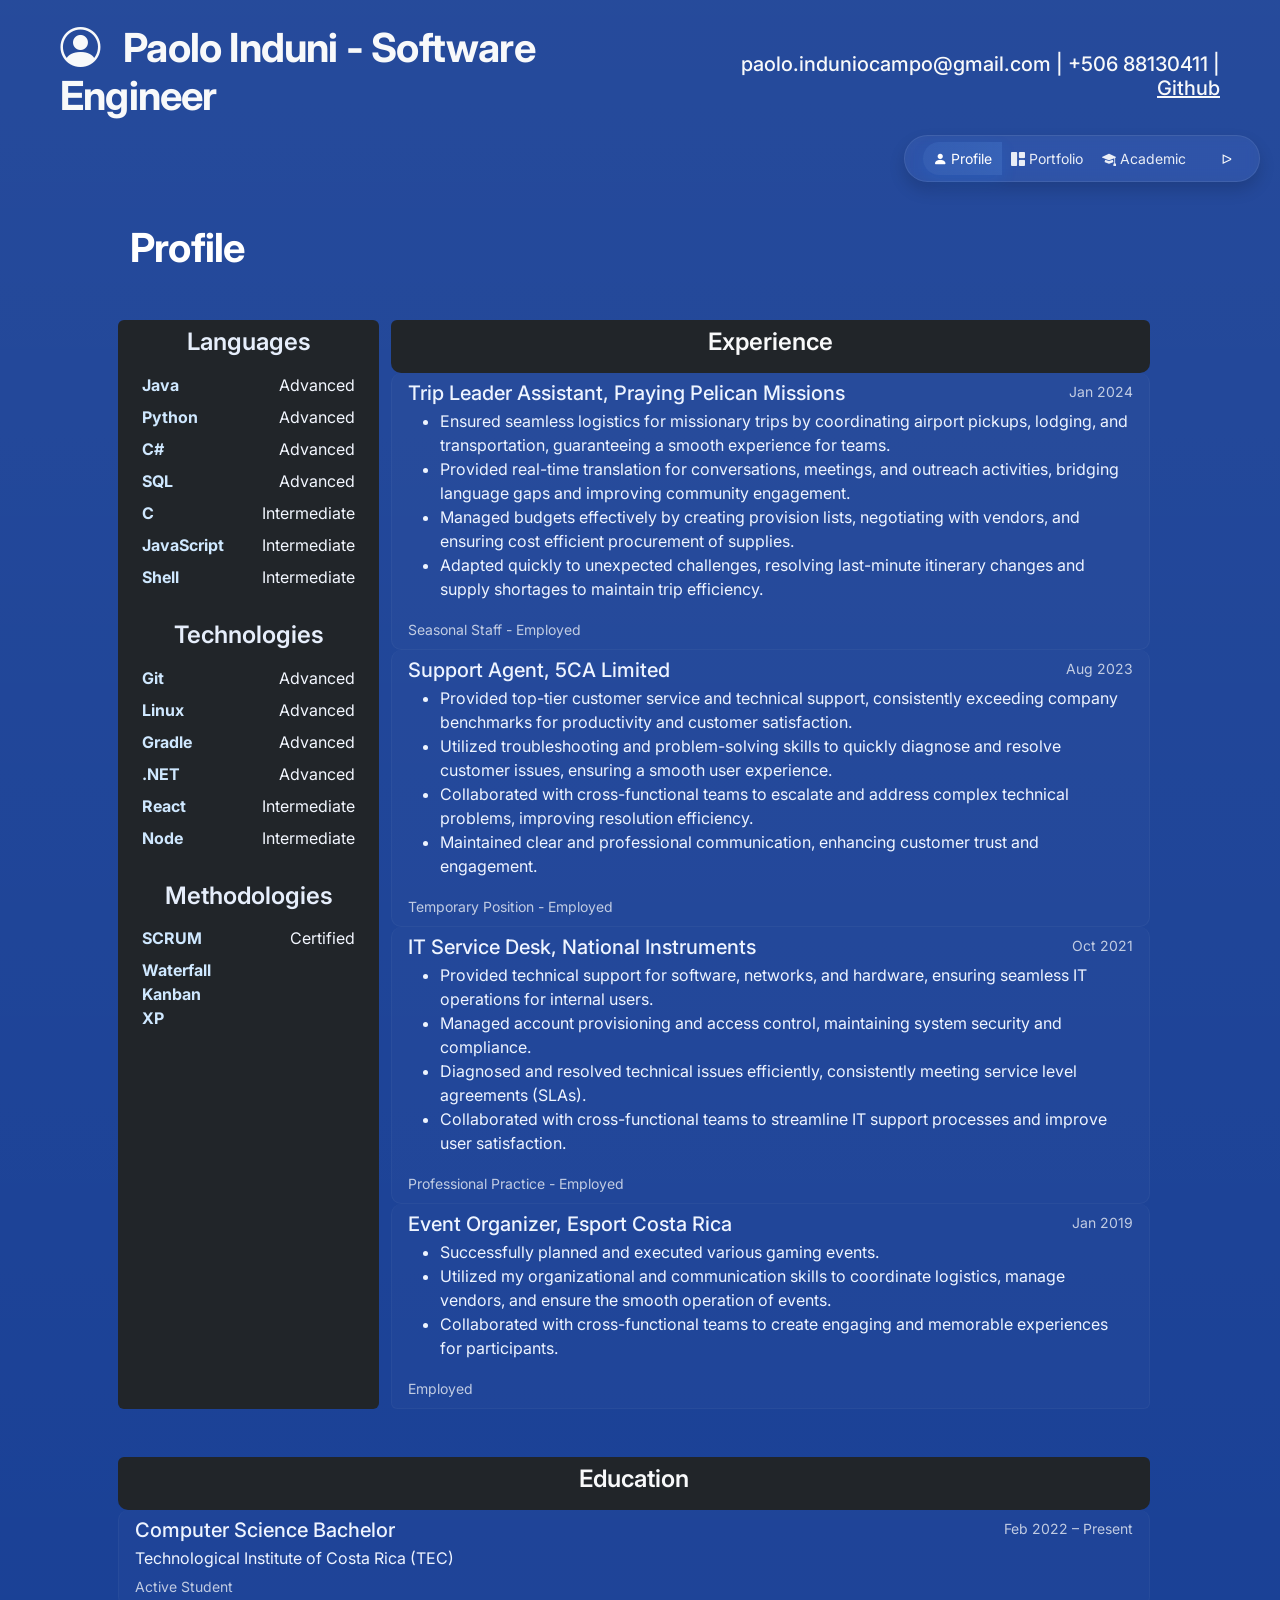
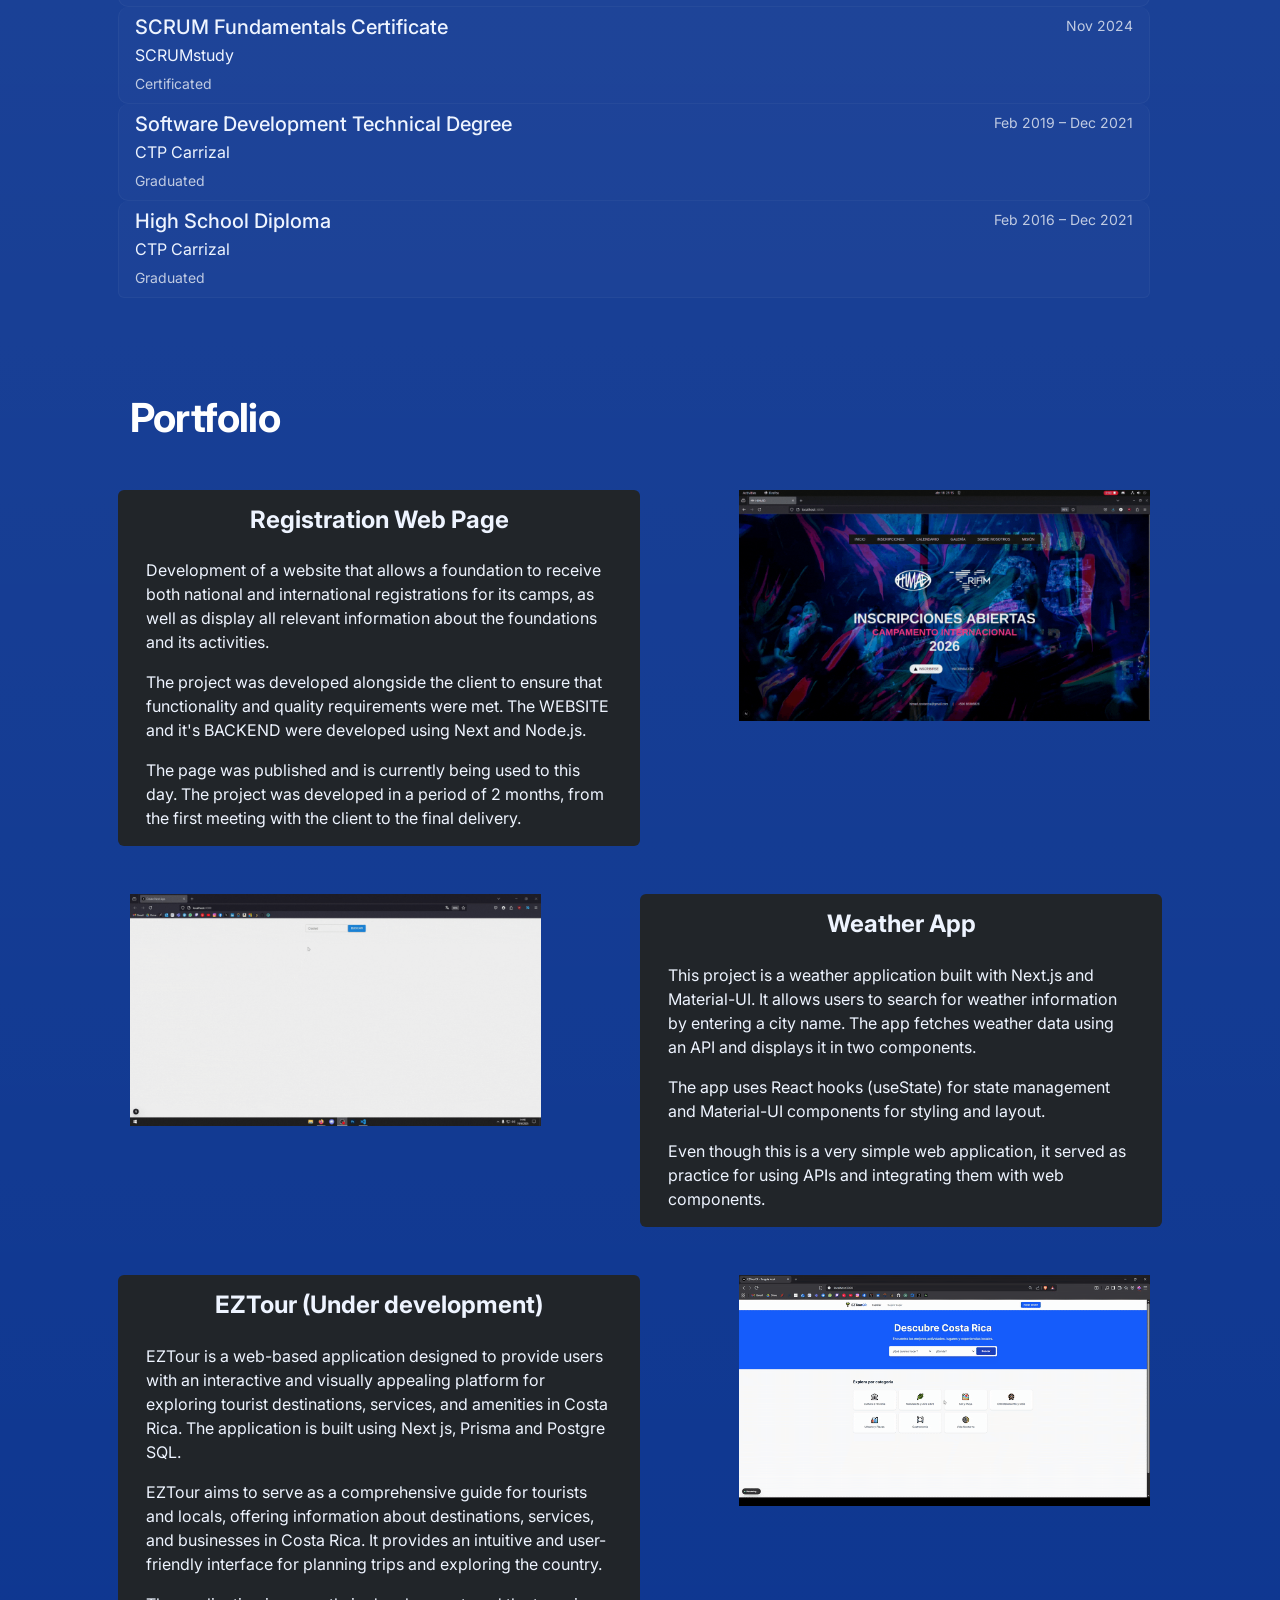
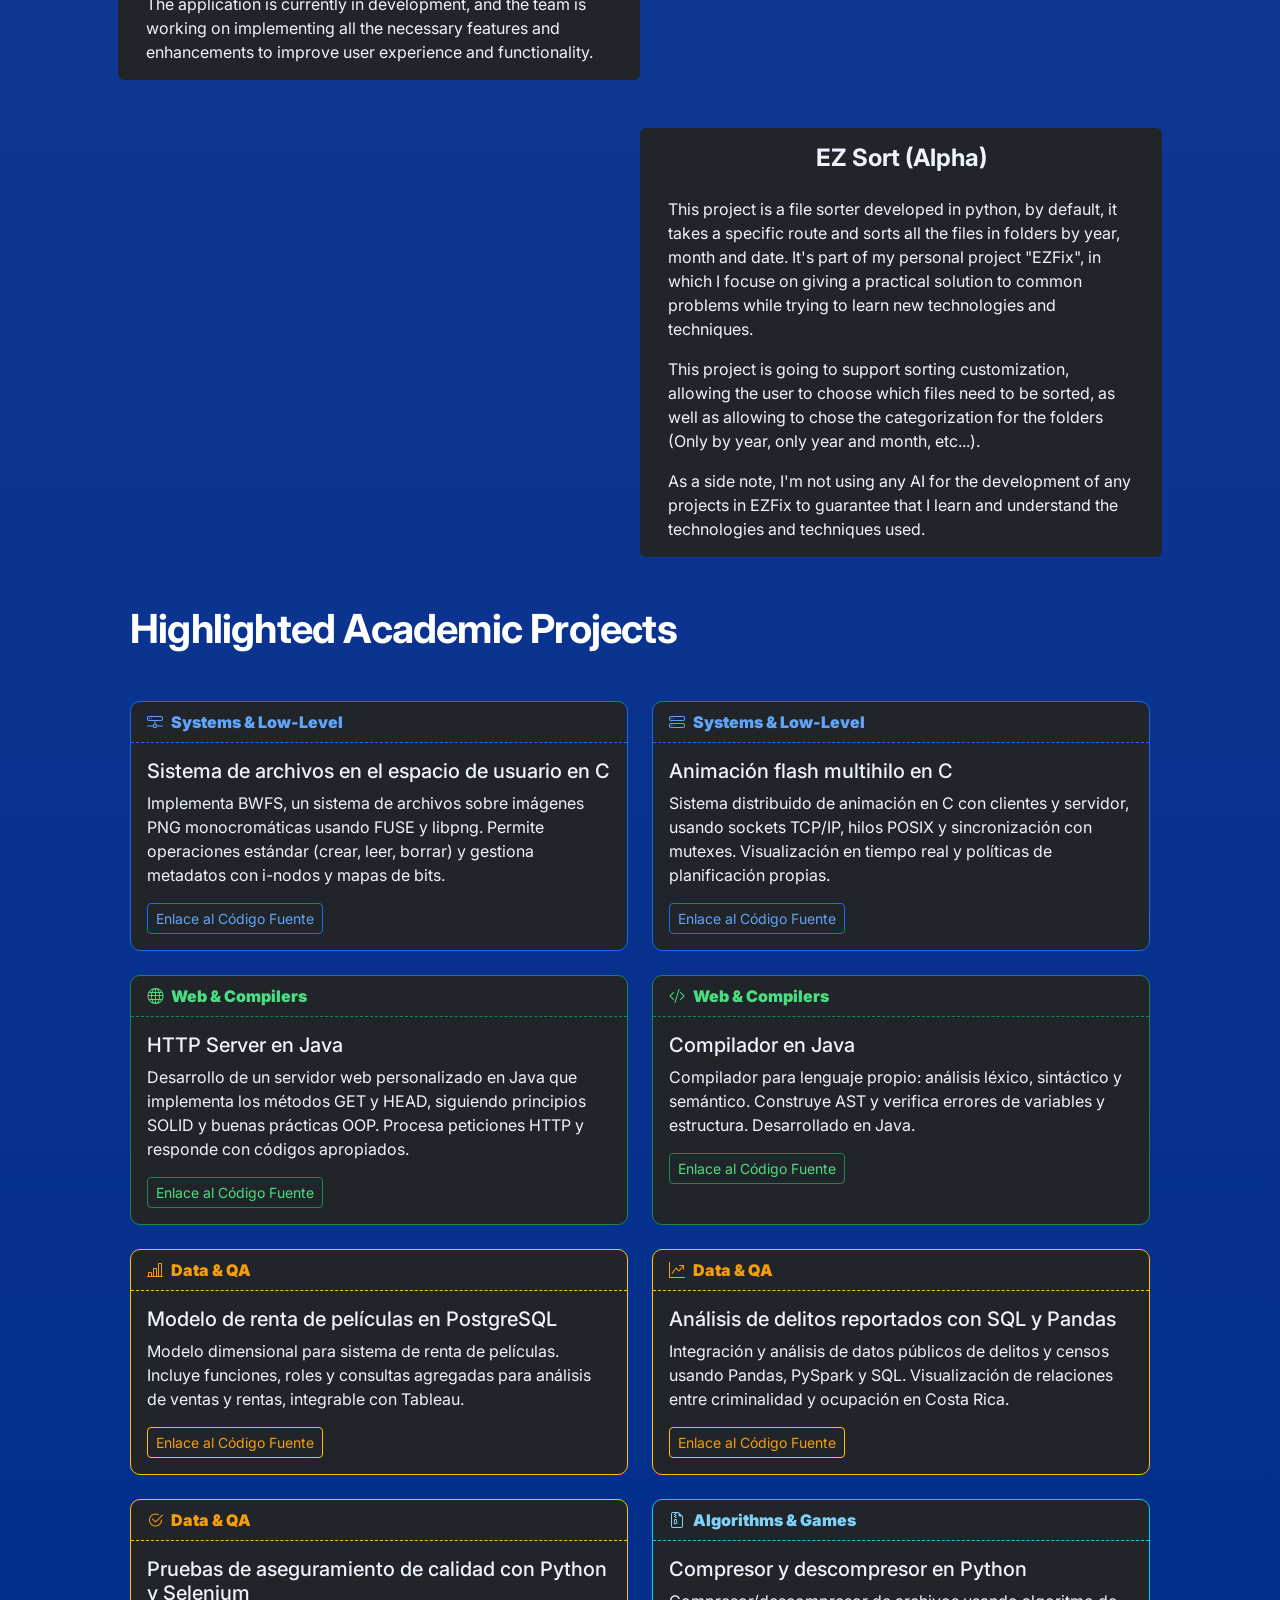
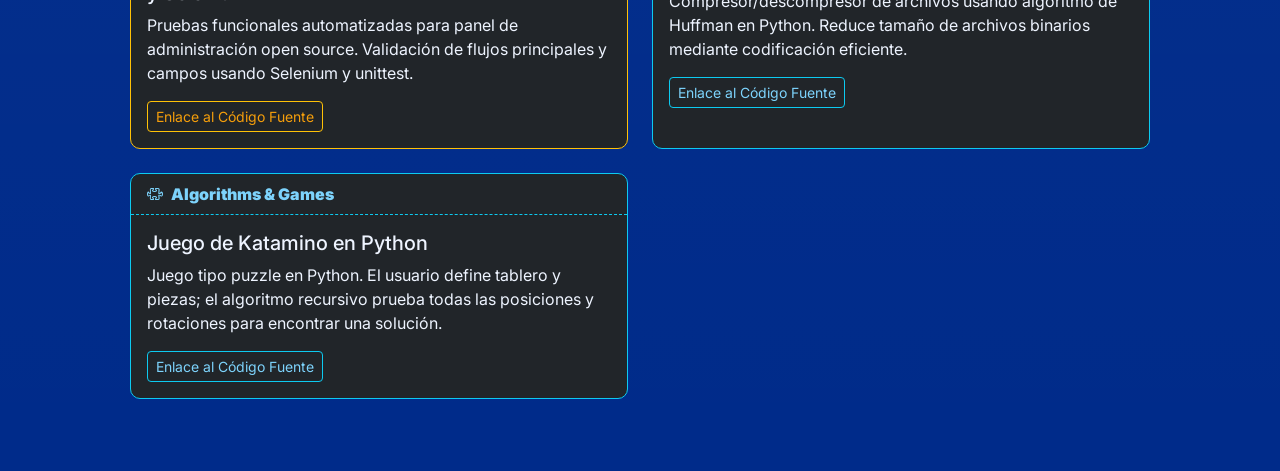
==== commit b450f042: "Update" ====
--- a/index.html
+++ b/index.html
@@ -327,7 +327,7 @@
 
 				<p class="mx-3">EZTour is a web-based application designed to provide users with an interactive and
 					visually appealing platform for exploring tourist destinations, services, and amenities in Costa
-					Rica. The application is built using HTML, Bootstrap, JavaScript and SQL.
+					Rica. The application is built using Next js, Prisma and Postgre SQL.
 				</p>
 
 				<p class="mx-3">EZTour aims to serve as a comprehensive guide for tourists and locals, offering
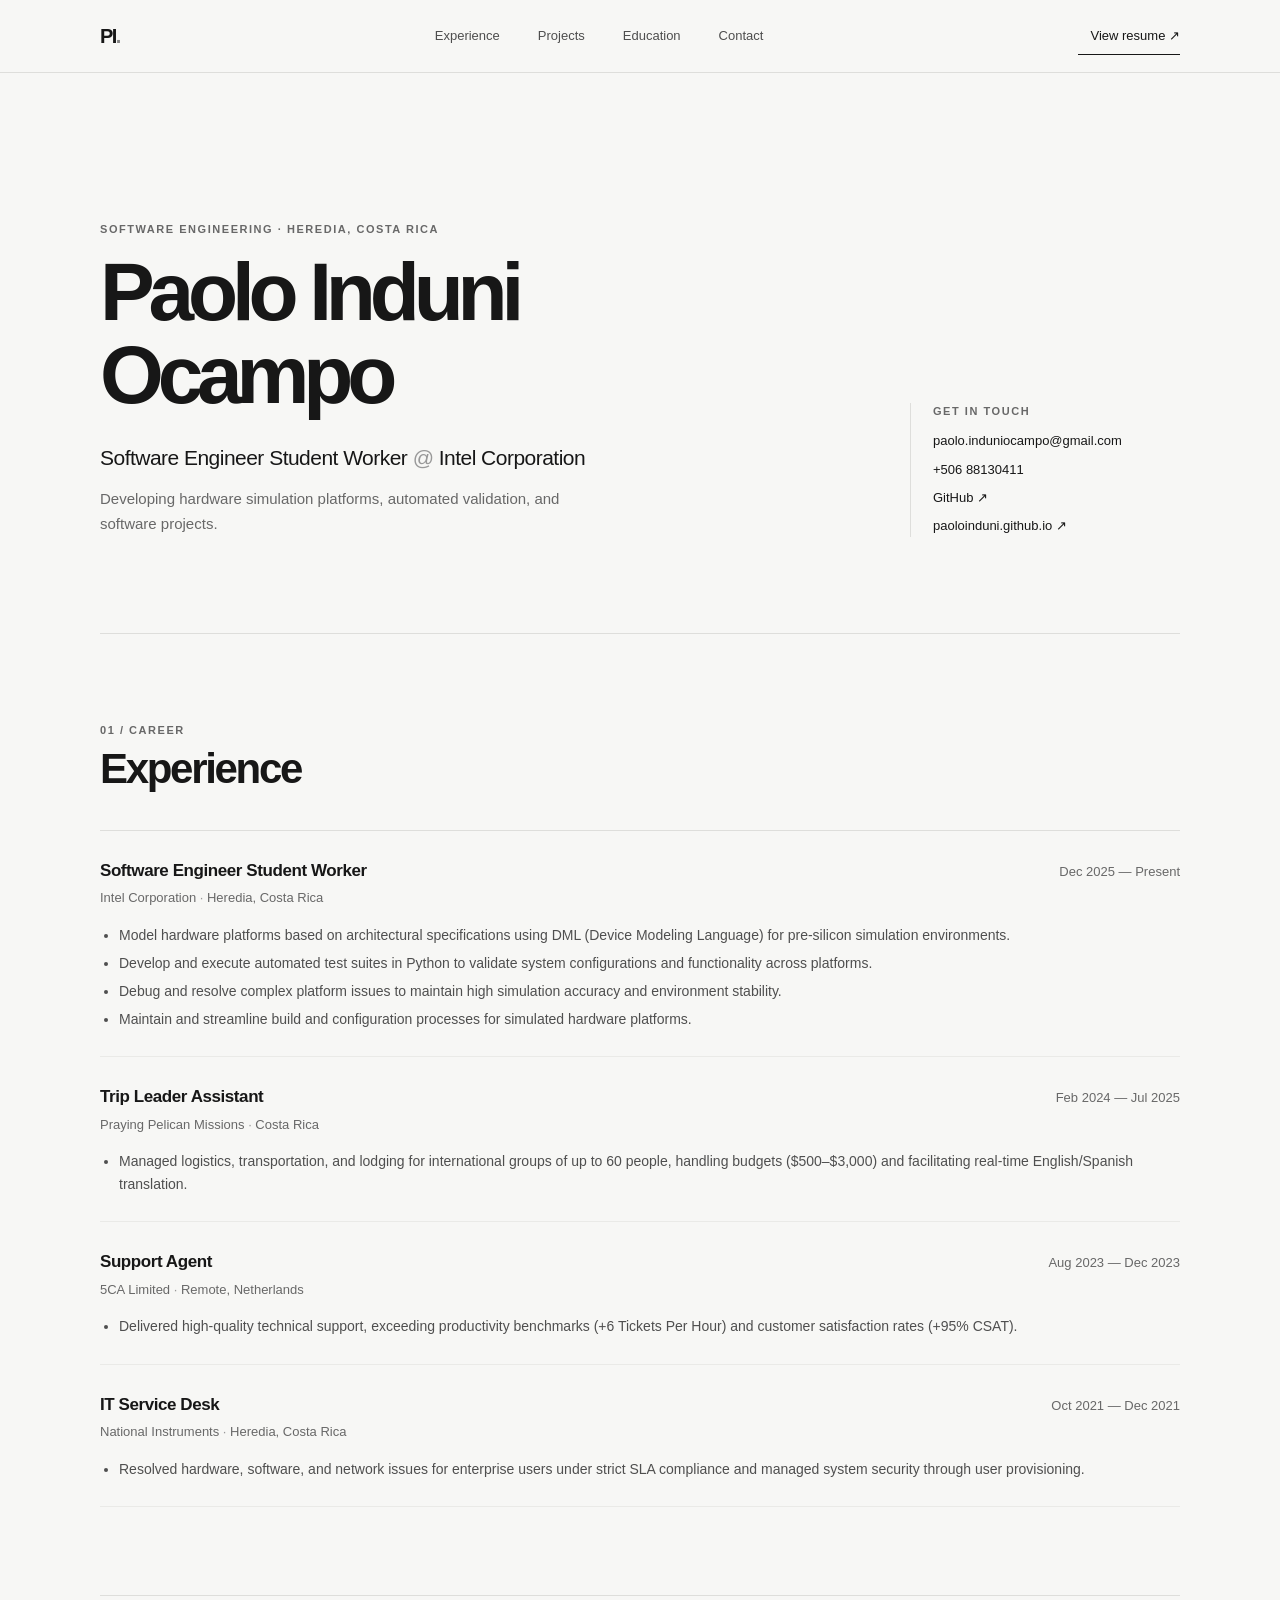
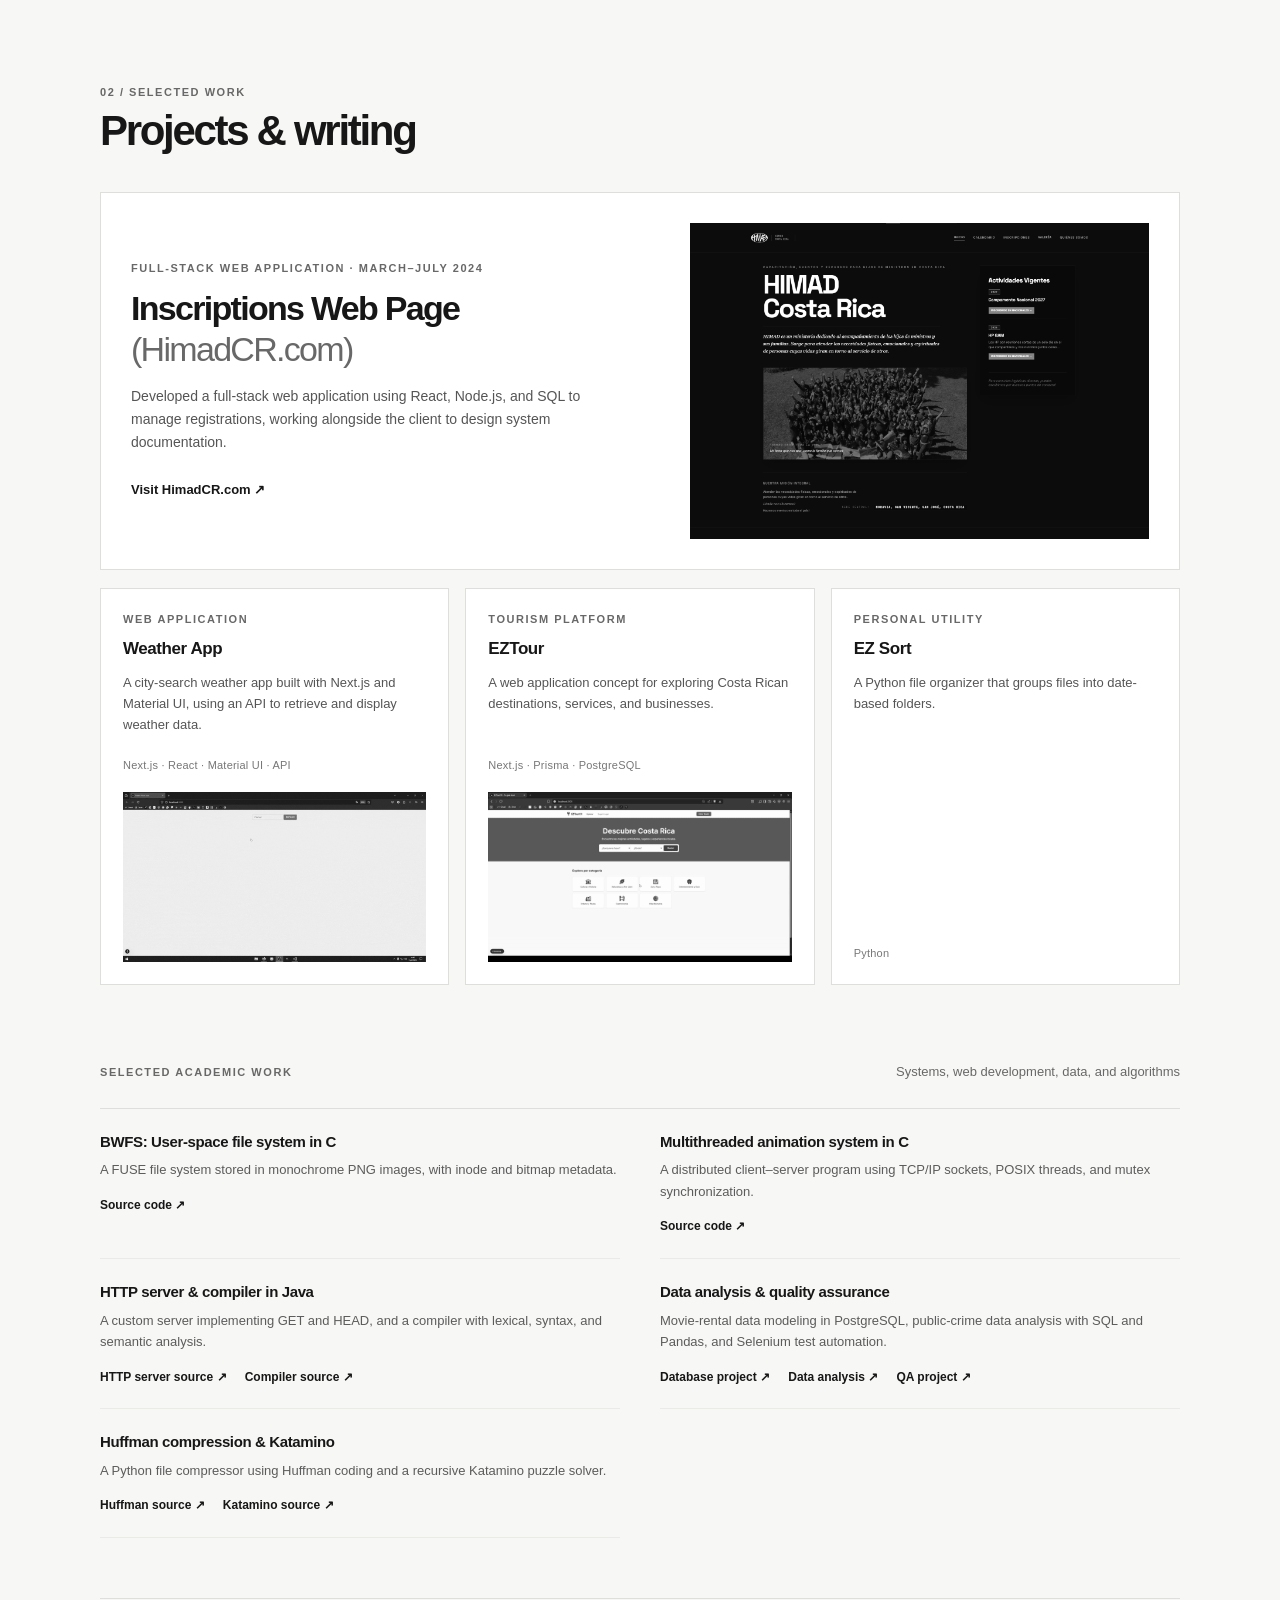
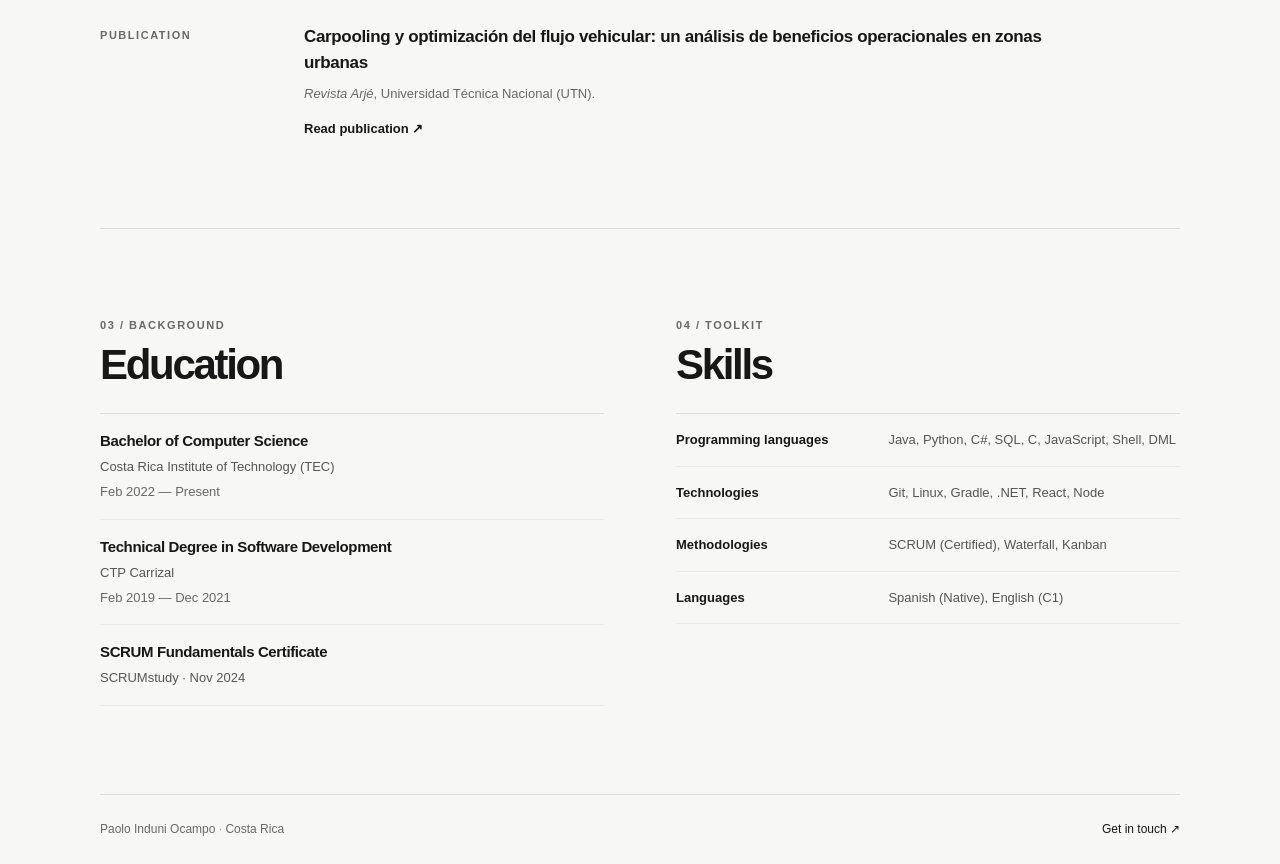
==== commit 1e602666: "Updated to match CV" ====
--- a/index.html
+++ b/index.html
@@ -1,551 +1,237 @@
 <!DOCTYPE html>
-
 <html lang="en">
-
 <head>
 	<meta charset="UTF-8">
-	<meta http-equiv="X-UA-Compatible" content="IE=edge">
-	<meta name="viewport" content="width=device-width, initial-scale=1.0">
-	<title>Paolo Induni</title>
-
-	<link href="https://cdn.jsdelivr.net/npm/bootstrap@5.3.1/dist/css/bootstrap.min.css" rel="stylesheet"
-		integrity="sha384-4bw+/aepP/YC94hEpVNVgiZdgIC5+VKNBQNGCHeKRQN+PtmoHDEXuppvnDJzQIu9" crossorigin="anonymous">
-	<link rel="stylesheet" href="https://cdn.jsdelivr.net/npm/bootstrap-icons@1.11.3/font/bootstrap-icons.min.css">
-	<link href="https://fonts.googleapis.com/css2?family=Inter:wght@300;400;600;700&display=swap" rel="stylesheet">
+	<meta name="viewport" content="width=device-width, initial-scale=1">
+	<meta name="theme-color" content="#f7f7f5">
+	<meta name="description" content="Paolo Induni Ocampo — Software Engineer Student Worker at Intel Corporation. Experience, selected projects, and publications.">
+	<title>Paolo Induni Ocampo — Software Engineer</title>
 	<link rel="stylesheet" href="styles/styles.css">
 </head>
-
-<body class="bg-gradient">
-
-	<!--Navbar-->
-	<nav class="navbar navbar-expand-lg navbar-dark px-5 py-4">
-
-		<!--Navbar title-->
-		<div class="container-fluid d-flex justify-content-between align-items-center">
-
-			<h1 class="fw-bold text-light"><i class="bi bi-person-circle text-light me-4"></i>Paolo Induni - Software
-				Engineer</h1>
-
-			<!--Navbar content-->
-			<div class="text-end text-light">
-				<h5 class="mb-0">paolo.induniocampo@gmail.com | +506 88130411 | <a class="text-light" href="https://github.com/PaoloInduni">Github</a></h5>
-			</div>
-
+<body>
+	<a class="skip-link" href="#main-content">Skip to content</a>
+
+	<header class="site-header">
+		<div class="page-shell header-inner">
+			<a class="wordmark" href="#top" aria-label="Paolo Induni Ocampo, home">PI<span>.</span></a>
+			<nav class="site-nav" aria-label="Main navigation">
+				<a href="#experience">Experience</a>
+				<a href="#projects">Projects</a>
+				<a href="#education">Education</a>
+				<a href="#contact">Contact</a>
+			</nav>
+			<a class="header-link" href="https://drive.google.com/file/d/12qdUNIT_TjlshbflXtdiGBloQbUmAl_k/view?usp=sharing" target="_blank" rel="noopener">View resume <span aria-hidden="true">↗</span></a>
 		</div>
-	</nav>
-
-	<main id="main-content" tabindex="-1">
-		<div class="site-container container-lg py-4">
- <!-- PROFILE -->
- <!-- PROFILE -->
- <!-- PROFILE -->
-
- <div class="mx-5 my-5 text-light">
-
-		<!-- Profile -->
-		<h1 id="section-profile" class="mb-5">Profile</h1>
-
-		<div id="profile-content" class="row">
-
-			<div class="col-3 rounded bg-dark">
-				<h4 class="text-center py-2">Languages</h4>
-
-				<dl class="row mx-0">
-					<dt class="col-sm-3">Java</dt>
-					<dd class="col-sm-9 text-end">Advanced</dd>
-					<dt class="col-sm-3">Python</dt>
-					<dd class="col-sm-9 text-end">Advanced</dd>
-					<dt class="col-sm-3">C#</dt>
-					<dd class="col-sm-9 text-end">Advanced</dd>
-					<dt class="col-sm-3">SQL</dt>
-					<dd class="col-sm-9 text-end">Advanced</dd>
-					<dt class="col-sm-3">C</dt>
-					<dd class="col-sm-9 text-end">Intermediate</dd>
-					<dt class="col-sm-3">JavaScript</dt>
-					<dd class="col-sm-9 text-end">Intermediate</dd>
-					<dt class="col-sm-3">Shell</dt>
-					<dd class="col-sm-9 text-end">Intermediate</dd>
+	</header>
+
+	<main id="main-content" class="page-shell">
+		<section id="top" class="hero" aria-labelledby="hero-title">
+			<div class="hero-copy">
+				<p class="eyebrow">Software engineering · Heredia, Costa Rica</p>
+				<h1 id="hero-title">Paolo Induni Ocampo</h1>
+				<p class="hero-role">Software Engineer Student Worker <span>@</span> Intel Corporation</p>
+				<p class="hero-summary">Developing hardware simulation platforms, automated validation, and software projects.</p>
+			</div>
+			<aside class="contact-panel" id="contact" aria-label="Contact information">
+				<p class="eyebrow">Get in touch</p>
+				<a href="mailto:paolo.induniocampo@gmail.com">paolo.induniocampo@gmail.com</a>
+				<a href="tel:+50688130411">+506 88130411</a>
+				<a href="https://github.com/PaoloInduni" target="_blank" rel="noopener">GitHub <span aria-hidden="true">↗</span></a>
+				<a href="https://paoloinduni.github.io/" target="_blank" rel="noopener">paoloinduni.github.io <span aria-hidden="true">↗</span></a>
+			</aside>
+		</section>
+
+		<section id="experience" class="content-section" aria-labelledby="experience-title">
+			<div class="section-heading">
+				<p class="eyebrow">01 / Career</p>
+				<h2 id="experience-title">Experience</h2>
+			</div>
+			<div class="timeline">
+				<article class="timeline-entry">
+					<div class="entry-heading">
+						<div>
+							<h3>Software Engineer Student Worker</h3>
+							<p class="entry-organization">Intel Corporation <span>·</span> Heredia, Costa Rica</p>
+						</div>
+						<p class="entry-date"><time datetime="2025-12">Dec 2025</time> — Present</p>
+					</div>
+					<ul>
+						<li>Model hardware platforms based on architectural specifications using DML (Device Modeling Language) for pre-silicon simulation environments.</li>
+						<li>Develop and execute automated test suites in Python to validate system configurations and functionality across platforms.</li>
+						<li>Debug and resolve complex platform issues to maintain high simulation accuracy and environment stability.</li>
+						<li>Maintain and streamline build and configuration processes for simulated hardware platforms.</li>
+					</ul>
+				</article>
+				<article class="timeline-entry">
+					<div class="entry-heading">
+						<div>
+							<h3>Trip Leader Assistant</h3>
+							<p class="entry-organization">Praying Pelican Missions <span>·</span> Costa Rica</p>
+						</div>
+						<p class="entry-date"><time datetime="2024-02">Feb 2024</time> — <time datetime="2025-07">Jul 2025</time></p>
+					</div>
+					<ul>
+						<li>Managed logistics, transportation, and lodging for international groups of up to 60 people, handling budgets ($500–$3,000) and facilitating real-time English/Spanish translation.</li>
+					</ul>
+				</article>
+				<article class="timeline-entry">
+					<div class="entry-heading">
+						<div>
+							<h3>Support Agent</h3>
+							<p class="entry-organization">5CA Limited <span>·</span> Remote, Netherlands</p>
+						</div>
+						<p class="entry-date"><time datetime="2023-08">Aug 2023</time> — <time datetime="2023-12">Dec 2023</time></p>
+					</div>
+					<ul>
+						<li>Delivered high-quality technical support, exceeding productivity benchmarks (+6 Tickets Per Hour) and customer satisfaction rates (+95% CSAT).</li>
+					</ul>
+				</article>
+				<article class="timeline-entry">
+					<div class="entry-heading">
+						<div>
+							<h3>IT Service Desk</h3>
+							<p class="entry-organization">National Instruments <span>·</span> Heredia, Costa Rica</p>
+						</div>
+						<p class="entry-date"><time datetime="2021-10">Oct 2021</time> — <time datetime="2021-12">Dec 2021</time></p>
+					</div>
+					<ul>
+						<li>Resolved hardware, software, and network issues for enterprise users under strict SLA compliance and managed system security through user provisioning.</li>
+					</ul>
+				</article>
+			</div>
+		</section>
+
+		<section id="projects" class="content-section" aria-labelledby="projects-title">
+			<div class="section-heading">
+				<p class="eyebrow">02 / Selected work</p>
+				<h2 id="projects-title">Projects &amp; writing</h2>
+			</div>
+			<article class="featured-project">
+				<div class="featured-copy">
+					<p class="eyebrow">Full-stack web application · March–July 2024</p>
+					<h3>Inscriptions Web Page <span>(HimadCR.com)</span></h3>
+					<p>Developed a full-stack web application using React, Node.js, and SQL to manage registrations, working alongside the client to design system documentation.</p>
+					<a class="text-link" href="https://himadcr.com" target="_blank" rel="noopener">Visit HimadCR.com <span aria-hidden="true">↗</span></a>
+				</div>
+				<a class="project-image" href="https://himadcr.com" target="_blank" rel="noopener" aria-label="Visit HimadCR.com">
+					<img src="res/himadcr.png" alt="Preview of the HimadCR registration website" loading="lazy">
+				</a>
+			</article>
+
+			<div class="project-grid" aria-label="Additional personal projects">
+				<article class="project-card">
+					<p class="eyebrow">Web application</p>
+					<h3>Weather App</h3>
+					<p>A city-search weather app built with Next.js and Material UI, using an API to retrieve and display weather data.</p>
+					<p class="tech-list">Next.js · React · Material UI · API</p>
+					<img src="res/weatherapp.gif" alt="Weather app interface preview" loading="lazy">
+				</article>
+				<article class="project-card">
+					<p class="eyebrow">Tourism platform</p>
+					<h3>EZTour</h3>
+					<p>A web application concept for exploring Costa Rican destinations, services, and businesses.</p>
+					<p class="tech-list">Next.js · Prisma · PostgreSQL</p>
+					<img src="res/EZTour.gif" alt="EZTour application preview" loading="lazy">
+				</article>
+				<article class="project-card">
+					<p class="eyebrow">Personal utility</p>
+					<h3>EZ Sort</h3>
+					<p>A Python file organizer that groups files into date-based folders.</p>
+					<p class="tech-list">Python</p>
+				</article>
+			</div>
+
+			<div class="academic-work">
+				<div class="subsection-heading">
+					<p class="eyebrow">Selected academic work</p>
+					<p>Systems, web development, data, and algorithms</p>
+				</div>
+				<div class="academic-grid">
+					<article class="academic-card">
+						<h3>BWFS: User-space file system in C</h3>
+						<p>A FUSE file system stored in monochrome PNG images, with inode and bitmap metadata.</p>
+						<a class="text-link" href="https://gitlab.com/PaoloInduni1/tec/-/tree/e289b0506dee9ac213c5b5b7807c4cb60e16e55a/6S%20Principios%20de%20sistemas%20operativos/2022209524-proyecto2/src" target="_blank" rel="noopener">Source code <span aria-hidden="true">↗</span></a>
+					</article>
+					<article class="academic-card">
+						<h3>Multithreaded animation system in C</h3>
+						<p>A distributed client–server program using TCP/IP sockets, POSIX threads, and mutex synchronization.</p>
+						<a class="text-link" href="https://gitlab.com/PaoloInduni1/tec/-/tree/e289b0506dee9ac213c5b5b7807c4cb60e16e55a/6S%20Principios%20de%20sistemas%20operativos/2022209524-proyecto1/Entregables/src" target="_blank" rel="noopener">Source code <span aria-hidden="true">↗</span></a>
+					</article>
+					<article class="academic-card">
+						<h3>HTTP server &amp; compiler in Java</h3>
+						<p>A custom server implementing GET and HEAD, and a compiler with lexical, syntax, and semantic analysis.</p>
+						<a class="text-link" href="https://gitlab.com/PaoloInduni1/tec/-/tree/e289b0506dee9ac213c5b5b7807c4cb60e16e55a/5S%20Dise%C3%B1o%20de%20software/PP2" target="_blank" rel="noopener">HTTP server source <span aria-hidden="true">↗</span></a>
+						<a class="text-link" href="https://gitlab.com/PaoloInduni1/tec/-/tree/e289b0506dee9ac213c5b5b7807c4cb60e16e55a/5S%20Compiladores/Proyecto%202/src" target="_blank" rel="noopener">Compiler source <span aria-hidden="true">↗</span></a>
+					</article>
+					<article class="academic-card">
+						<h3>Data analysis &amp; quality assurance</h3>
+						<p>Movie-rental data modeling in PostgreSQL, public-crime data analysis with SQL and Pandas, and Selenium test automation.</p>
+						<a class="text-link" href="https://gitlab.com/PaoloInduni1/tec/-/tree/e289b0506dee9ac213c5b5b7807c4cb60e16e55a/4S%20BD2/PP2" target="_blank" rel="noopener">Database project <span aria-hidden="true">↗</span></a>
+						<a class="text-link" href="https://gitlab.com/PaoloInduni1/tec/-/tree/e289b0506dee9ac213c5b5b7807c4cb60e16e55a/4S%20BD2/PP3" target="_blank" rel="noopener">Data analysis <span aria-hidden="true">↗</span></a>
+						<a class="text-link" href="https://gitlab.com/PaoloInduni1/tec/-/blob/e289b0506dee9ac213c5b5b7807c4cb60e16e55a/6S%20Aseguramiento%20de%20la%20calidad%20de%20software/2022209524-Avance3.zip" target="_blank" rel="noopener">QA project <span aria-hidden="true">↗</span></a>
+					</article>
+					<article class="academic-card">
+						<h3>Huffman compression &amp; Katamino</h3>
+						<p>A Python file compressor using Huffman coding and a recursive Katamino puzzle solver.</p>
+						<a class="text-link" href="https://gitlab.com/PaoloInduni1/tec/-/tree/e289b0506dee9ac213c5b5b7807c4cb60e16e55a/1S%20Taller%20de%20programaci%C3%B3n/Proyecto%20%232" target="_blank" rel="noopener">Huffman source <span aria-hidden="true">↗</span></a>
+						<a class="text-link" href="https://gitlab.com/PaoloInduni1/tec/-/tree/e289b0506dee9ac213c5b5b7807c4cb60e16e55a/1S%20Taller%20de%20programaci%C3%B3n/Proyecto%20%233" target="_blank" rel="noopener">Katamino source <span aria-hidden="true">↗</span></a>
+					</article>
+				</div>
+			</div>
+
+			<article class="publication">
+				<p class="eyebrow">Publication</p>
+				<div>
+					<h3>Carpooling y optimización del flujo vehicular: un análisis de beneficios operacionales en zonas urbanas</h3>
+					<p><em>Revista Arjé</em>, Universidad Técnica Nacional (UTN).</p>
+					<a class="text-link" href="https://revistas.utn.ac.cr/index.php/arje/article/view/864" target="_blank" rel="noopener">Read publication <span aria-hidden="true">↗</span></a>
+				</div>
+			</article>
+		</section>
+
+		<section id="education" class="content-section lower-grid" aria-labelledby="education-title">
+			<div>
+				<div class="section-heading">
+					<p class="eyebrow">03 / Background</p>
+					<h2 id="education-title">Education</h2>
+				</div>
+				<div class="simple-list">
+					<article>
+						<h3>Bachelor of Computer Science</h3>
+						<p>Costa Rica Institute of Technology (TEC)</p>
+						<p class="entry-date">Feb 2022 — Present</p>
+					</article>
+					<article>
+						<h3>Technical Degree in Software Development</h3>
+						<p>CTP Carrizal</p>
+						<p class="entry-date">Feb 2019 — Dec 2021</p>
+					</article>
+					<article>
+						<h3>SCRUM Fundamentals Certificate</h3>
+						<p>SCRUMstudy · Nov 2024</p>
+					</article>
+				</div>
+			</div>
+			<div class="skills-block">
+				<div class="section-heading">
+					<p class="eyebrow">04 / Toolkit</p>
+					<h2 id="skills-title">Skills</h2>
+				</div>
+				<dl class="skills-list" aria-labelledby="skills-title">
+					<div><dt>Programming languages</dt><dd>Java, Python, C#, SQL, C, JavaScript, Shell, DML</dd></div>
+					<div><dt>Technologies</dt><dd>Git, Linux, Gradle, .NET, React, Node</dd></div>
+					<div><dt>Methodologies</dt><dd>SCRUM (Certified), Waterfall, Kanban</dd></div>
+					<div><dt>Languages</dt><dd>Spanish (Native), English (C1)</dd></div>
 				</dl>
-
-				<h4 class="text-center py-2">Technologies</h4>
-
-				<dl class="row mx-0">
-					<dt class="col-sm-3">Git</dt>
-					<dd class="col-sm-9 text-end">Advanced</dd>
-					<dt class="col-sm-3">Linux</dt>
-					<dd class="col-sm-9 text-end">Advanced</dd>
-					<dt class="col-sm-3">Gradle</dt>
-					<dd class="col-sm-9 text-end">Advanced</dd>
-					<dt class="col-sm-3">.NET</dt>
-					<dd class="col-sm-9 text-end">Advanced</dd>
-					<dt class="col-sm-3">React</dt>
-					<dd class="col-sm-9 text-end">Intermediate</dd>
-					<dt class="col-sm-3">Node</dt>
-					<dd class="col-sm-9 text-end">Intermediate</dd>
-				</dl>
-
-				<h4 class="text-center py-2">Methodologies</h4>
-
-				<dl class="row mx-0">
-					<dt class="col-sm-3">SCRUM</dt>
-					<dd class="col-sm-9 text-end">Certified</dd>
-					<dt class="col-sm-3">Waterfall</dt>
-					<dd class="col-sm-9 text-end"></dd>
-					<dt class="col-sm-3">Kanban</dt>
-					<dd class="col-sm-9 text-end"></dd>
-					<dt class="col-sm-3">XP</dt>
-					<dd class="col-sm-9 text-end"></dd>
-				</dl>
-
-			</div>
-			<div class="col-9">
-
-				<div class="list-group">
-
-					<div class="list-group-item list-group-item-action flex-column align-items-start bg-dark border-0">
-						<h4 class="text-light text-center">Experience</h4>
-					</div>
-
-					<div class="list-group-item list-group-item-action flex-column align-items-start">
-						<div class="d-flex w-100 justify-content-between">
-							<h5 class="mb-1">Trip Leader Assistant, Praying Pelican Missions</h5>
-							<small class="text-muted">Jan 2024</small>
-						</div>
-
-						<ul>
-							<li>
-								Ensured seamless logistics for missionary trips by coordinating airport pickups,
-								lodging, and transportation, guaranteeing a smooth experience for teams.
-							</li>
-							<li>
-								Provided real-time translation for conversations, meetings, and outreach activities,
-								bridging language gaps and improving community engagement.
-							</li>
-							<li>
-								Managed budgets effectively by creating provision lists, negotiating with vendors, and
-								ensuring cost efficient procurement of supplies.
-							</li>
-							<li>
-								Adapted quickly to unexpected challenges, resolving last-minute itinerary changes and
-								supply shortages to maintain trip efficiency.
-							</li>
-						</ul>
-						<small class="text-muted">Seasonal Staff - Employed</small>
-					</div>
-
-					<div class="list-group-item list-group-item-action flex-column align-items-start">
-						<div class="d-flex w-100 justify-content-between">
-							<h5 class="mb-1">Support Agent, 5CA Limited</h5>
-							<small class="text-muted">Aug 2023</small>
-						</div>
-						<ul>
-							<li>
-								Provided top-tier customer service and technical support, consistently exceeding company
-								benchmarks for productivity and customer satisfaction.
-							</li>
-							<li>
-								Utilized troubleshooting and problem-solving skills to quickly diagnose and resolve
-								customer issues, ensuring a smooth user experience.
-							</li>
-							<li>
-								Collaborated with cross-functional teams to escalate and address complex technical
-								problems, improving resolution efficiency.
-							</li>
-							<li>
-								Maintained clear and professional communication, enhancing customer trust and
-								engagement.
-							</li>
-						</ul>
-						<small class="text-muted">Temporary Position - Employed</small>
-					</div>
-
-					<div class="list-group-item list-group-item-action flex-column align-items-start">
-						<div class="d-flex w-100 justify-content-between">
-							<h5 class="mb-1">IT Service Desk, National Instruments</h5>
-							<small class="text-muted">Oct 2021</small>
-						</div>
-						<ul>
-							<li>
-								Provided technical support for software, networks, and hardware, ensuring seamless IT
-								operations for internal users.
-							</li>
-							<li>
-								Managed account provisioning and access control, maintaining system security and
-								compliance.
-							</li>
-							<li>
-								Diagnosed and resolved technical issues efficiently, consistently meeting service level
-								agreements (SLAs).
-							</li>
-							<li>
-								Collaborated with cross-functional teams to streamline IT support processes and improve
-								user
-								satisfaction.
-							</li>
-						</ul>
-						<small class="text-muted">Professional Practice - Employed</small>
-					</div>
-
-					<div class="list-group-item list-group-item-action flex-column align-items-start">
-						<div class="d-flex w-100 justify-content-between">
-							<h5 class="mb-1">Event Organizer, Esport Costa Rica</h5>
-							<small class="text-muted">Jan 2019</small>
-						</div>
-						<ul>
-							<li>
-								Successfully planned and executed various gaming events.
-							</li>
-							<li>
-								Utilized my organizational and communication skills to coordinate logistics, manage
-								vendors, and ensure the smooth operation of events.
-							</li>
-							<li>
-								Collaborated with cross-functional teams to create engaging and memorable experiences
-								for participants.
-							</li>
-						</ul>
-						<small class="text-muted">Employed</small>
-					</div>
-
-				</div>
-			</div>
-
-			<div class="list-group my-5">
-
-				<div class="list-group-item list-group-item-action flex-column align-items-start bg-dark border-0">
-					<h4 class="text-light text-center">Education</h4>
-				</div>
-
-				<div class="list-group-item list-group-item-action flex-column align-items-start">
-					<div class="d-flex w-100 justify-content-between">
-						<h5 class="mb-1">Computer Science Bachelor</h5>
-						<small class="text-muted">Feb 2022 – Present</small>
-					</div>
-					<p class="mb-1">Technological Institute of Costa Rica (TEC)</p>
-					<small class="text-muted">Active Student</small>
-				</div>
-
-				<div class="list-group-item list-group-item-action flex-column align-items-start">
-					<div class="d-flex w-100 justify-content-between">
-						<h5 class="mb-1">SCRUM Fundamentals Certificate</h5>
-						<small class="text-muted">Nov 2024</small>
-					</div>
-					<p class="mb-1">SCRUMstudy</p>
-					<small class="text-muted">Certificated</small>
-				</div>
-
-				<div class="list-group-item list-group-item-action flex-column align-items-start">
-					<div class="d-flex w-100 justify-content-between">
-						<h5 class="mb-1">Software Development Technical Degree</h5>
-						<small class="text-muted">Feb 2019 – Dec 2021</small>
-					</div>
-					<p class="mb-1">CTP Carrizal</p>
-					<small class="text-muted">Graduated</small>
-				</div>
-
-				<div class="list-group-item list-group-item-action flex-column align-items-start">
-					<div class="d-flex w-100 justify-content-between">
-						<h5 class="mb-1">High School Diploma</h5>
-						<small class="text-muted">Feb 2016 – Dec 2021</small>
-					</div>
-					<p class="mb-1">CTP Carrizal</p>
-					<small class="text-muted">Graduated</small>
-				</div>
-
-			</div>
-
+			</div>
+		</section>
+	</main>
+
+	<footer class="site-footer">
+		<div class="page-shell footer-inner">
+			<p>Paolo Induni Ocampo <span>·</span> Costa Rica</p>
+			<a href="mailto:paolo.induniocampo@gmail.com">Get in touch <span aria-hidden="true">↗</span></a>
 		</div>
-
-
-	</div>
-
-
-	<!-- PORTFOLIO -->
-	<!-- PORTFOLIO -->
-	<!-- PORTFOLIO -->
-
-	<div class="mx-5 my-5 text-light">
-
-		<!-- Portfolio -->
-		<h1 id="section-portfolio" class="mb-5">Portfolio</h1>
-
-		<div id="proyect1" class="row">
-
-			<div class="col-6 rounded bg-dark text-justify">
-				<h4 class="text-center fw-bold py-3">Registration Web Page</h4>
-
-				<p class="mx-3">Development of a website that allows a foundation to receive both national
-					and international registrations for its camps, as well as display all relevant information about the
-					foundations and its activities.
-				</p>
-				<p class="mx-3">The project was developed alongside the client to ensure that functionality
-					and quality requirements were met. The WEBSITE and it's BACKEND were developed using Next and
-					Node.js.
-				</p>
-				<p class="mx-3">The page was published and is currently being used to this day. The project
-					was developed in a period of 2 months, from the first meeting with the client to the final delivery.
-				</p>
-			</div>
-
-			<div class="col-1"></div>
-
-			<div class="col-5 rounded">
-				<img src="res/himadcr.gif" style="max-width: 100%;" alt="project gif" loading="lazy">
-			</div>
-
-		</div>
-
-		<div id="proyect1" class="row my-5">
-
-			<div class="col-5 rounded">
-				<img src="res/weatherapp.gif" style="max-width: 100%;" alt="project gif" loading="lazy">
-			</div>
-
-			<div class="col-1"></div>
-
-			<div class="col-6 rounded bg-dark text-justify">
-				<h4 class="text-center fw-bold py-3">Weather App</h4>
-
-				<p class="mx-3">This project is a weather application built with Next.js and Material-UI. It allows
-					users to search for weather information by entering a city name. The app fetches weather data using
-					an API and displays it in two components.
-				</p>
-				<p class="mx-3">The app uses React hooks (useState) for state management and Material-UI components for
-					styling and layout.
-				</p>
-				<p class="mx-3">Even though this is a very simple web application, it served as practice for using APIs
-					and integrating them with web components.
-				</p>
-			</div>
-
-		</div>
-
-		<div id="proyect1" class="row my-5">
-
-			<div class="col-6 rounded bg-dark text-justify">
-				<h4 class="text-center fw-bold py-3">EZTour (Under development)</h4>
-
-				<p class="mx-3">EZTour is a web-based application designed to provide users with an interactive and
-					visually appealing platform for exploring tourist destinations, services, and amenities in Costa
-					Rica. The application is built using Next js, Prisma and Postgre SQL.
-				</p>
-
-				<p class="mx-3">EZTour aims to serve as a comprehensive guide for tourists and locals, offering
-					information about
-					destinations, services, and businesses in Costa Rica. It provides an intuitive and user-friendly
-					interface for planning trips and exploring the country.
-				</p>
-
-				<p class="mx-3">
-					The application is currently in development, and the team is working on implementing all the
-					necessary
-					features and enhancements to improve user experience and functionality.
-				</p>
-			</div>
-
-			<div class="col-1"></div>
-
-			<div class="col-5 rounded">
-				<img src="res/EZTour.gif" style="max-width: 100%;" alt="project gif" loading="lazy">
-			</div>
-
-		</div>
-
-		<div id="proyect1" class="row my-5">
-
-			<div class="col-5 rounded">
-				<!-- <img src="res/" style="max-width: 100%;" alt="Recurso Pendiente"> -->
-			</div>
-
-			<div class="col-1"></div>
-
-			<div class="col-6 rounded bg-dark text-justify">
-				<h4 class="text-center fw-bold py-3">EZ Sort (Alpha)</h4>
-
-				<p class="mx-3">
-					This project is a file sorter developed in python, by default, it takes a specific route
-					and sorts all the files in folders by year, month and date. It's part of my personal project
-					"EZFix", in which I focuse on giving a practical solution to common problems while trying to learn
-					new technologies and techniques.
-				</p>
-				<p class="mx-3">
-					This project is going to support sorting
-					customization, allowing the user to choose which files need to be sorted, as well as allowing to
-					chose the categorization for the folders (Only by year, only year and month, etc...).
-				</p>
-				<p class="mx-3">
-					As a side note, I'm not using any AI for the development of any projects in
-					EZFix to guarantee that I learn and understand the technologies and techniques used.</p>
-				</p>
-			</div>
-
-		</div>
-
-		<div class="list-group my-5">
-
-			<h1 id="section-academic" class="mb-5">Highlighted Academic Projects</h1>
-
-			<div class="row row-cols-1 row-cols-md-2 g-4">
-
-				<!-- Sistemas -->
-				<div class="col">
-					<div class="card bg-dark text-light h-100 border-primary">
-						<div class="card-header border-primary">
-							<i class="bi bi-hdd-network me-2"></i><strong>Systems & Low-Level</strong>
-						</div>
-						<div class="card-body">
-							<h5 class="card-title">Sistema de archivos en el espacio de usuario en C</h5>
-							<p class="card-text">
-								Implementa BWFS, un sistema de archivos sobre imágenes PNG monocromáticas usando FUSE y libpng. Permite operaciones estándar (crear, leer, borrar) y gestiona metadatos con i-nodos y mapas de bits.
-							</p>
-							<a href="https://gitlab.com/PaoloInduni1/tec/-/tree/e289b0506dee9ac213c5b5b7807c4cb60e16e55a/6S%20Principios%20de%20sistemas%20operativos/2022209524-proyecto2/src" class="btn btn-outline-primary btn-sm">Enlace al Código Fuente</a>
-						</div>
-					</div>
-				</div>
-				<div class="col">
-					<div class="card bg-dark text-light h-100 border-primary">
-						<div class="card-header border-primary">
-							<i class="bi bi-hdd-stack me-2"></i><strong>Systems & Low-Level</strong>
-						</div>
-						<div class="card-body">
-							<h5 class="card-title">Animación flash multihilo en C</h5>
-							<p class="card-text">
-								Sistema distribuido de animación en C con clientes y servidor, usando sockets TCP/IP, hilos POSIX y sincronización con mutexes. Visualización en tiempo real y políticas de planificación propias.
-							</p>
-							<a href="https://gitlab.com/PaoloInduni1/tec/-/tree/e289b0506dee9ac213c5b5b7807c4cb60e16e55a/6S%20Principios%20de%20sistemas%20operativos/2022209524-proyecto1/Entregables/src" class="btn btn-outline-primary btn-sm">Enlace al Código Fuente</a>
-						</div>
-					</div>
-				</div>
-
-				<!-- Desarrollo Web / Compiladores -->
-				<div class="col">
-					<div class="card bg-dark text-light h-100 border-success">
-						<div class="card-header border-success">
-							<i class="bi bi-globe me-2"></i><strong>Web & Compilers</strong>
-						</div>
-						<div class="card-body">
-							<h5 class="card-title">HTTP Server en Java</h5>
-							<p class="card-text">
-								Desarrollo de un servidor web personalizado en Java que implementa los métodos GET y HEAD, siguiendo principios SOLID y buenas prácticas OOP. Procesa peticiones HTTP y responde con códigos apropiados.
-							</p>
-							<a href="https://gitlab.com/PaoloInduni1/tec/-/tree/e289b0506dee9ac213c5b5b7807c4cb60e16e55a/5S%20Dise%C3%B1o%20de%20software/PP2" class="btn btn-outline-success btn-sm">Enlace al Código Fuente</a>
-						</div>
-					</div>
-				</div>
-				<div class="col">
-					<div class="card bg-dark text-light h-100 border-success">
-						<div class="card-header border-success">
-							<i class="bi bi-code-slash me-2"></i><strong>Web & Compilers</strong>
-						</div>
-						<div class="card-body">
-							<h5 class="card-title">Compilador en Java</h5>
-							<p class="card-text">
-								Compilador para lenguaje propio: análisis léxico, sintáctico y semántico. Construye AST y verifica errores de variables y estructura. Desarrollado en Java.
-							</p>
-							<a href="https://gitlab.com/PaoloInduni1/tec/-/tree/e289b0506dee9ac213c5b5b7807c4cb60e16e55a/5S%20Compiladores/Proyecto%202/src" class="btn btn-outline-success btn-sm">Enlace al Código Fuente</a>
-						</div>
-					</div>
-				</div>
-
-				<!-- Data / QA -->
-				<div class="col">
-					<div class="card bg-dark text-light h-100 border-warning">
-						<div class="card-header border-warning">
-							<i class="bi bi-bar-chart-line me-2"></i><strong>Data & QA</strong>
-						</div>
-						<div class="card-body">
-							<h5 class="card-title">Modelo de renta de películas en PostgreSQL</h5>
-							<p class="card-text">
-								Modelo dimensional para sistema de renta de películas. Incluye funciones, roles y consultas agregadas para análisis de ventas y rentas, integrable con Tableau.
-							</p>
-							<a href="https://gitlab.com/PaoloInduni1/tec/-/tree/e289b0506dee9ac213c5b5b7807c4cb60e16e55a/4S%20BD2/PP2" class="btn btn-outline-warning btn-sm">Enlace al Código Fuente</a>
-						</div>
-					</div>
-				</div>
-				<div class="col">
-					<div class="card bg-dark text-light h-100 border-warning">
-						<div class="card-header border-warning">
-							<i class="bi bi-graph-up-arrow me-2"></i><strong>Data & QA</strong>
-						</div>
-						<div class="card-body">
-							<h5 class="card-title">Análisis de delitos reportados con SQL y Pandas</h5>
-							<p class="card-text">
-								Integración y análisis de datos públicos de delitos y censos usando Pandas, PySpark y SQL. Visualización de relaciones entre criminalidad y ocupación en Costa Rica.
-							</p>
-							<a href="https://gitlab.com/PaoloInduni1/tec/-/tree/e289b0506dee9ac213c5b5b7807c4cb60e16e55a/4S%20BD2/PP3" class="btn btn-outline-warning btn-sm">Enlace al Código Fuente</a>
-						</div>
-					</div>
-				</div>
-				<div class="col">
-					<div class="card bg-dark text-light h-100 border-warning">
-						<div class="card-header border-warning">
-							<i class="bi bi-check2-circle me-2"></i><strong>Data & QA</strong>
-						</div>
-						<div class="card-body">
-							<h5 class="card-title">Pruebas de aseguramiento de calidad con Python y Selenium</h5>
-							<p class="card-text">
-								Pruebas funcionales automatizadas para panel de administración open source. Validación de flujos principales y campos usando Selenium y unittest.
-							</p>
-							<a href="https://gitlab.com/PaoloInduni1/tec/-/blob/e289b0506dee9ac213c5b5b7807c4cb60e16e55a/6S%20Aseguramiento%20de%20la%20calidad%20de%20software/2022209524-Avance3.zip" class="btn btn-outline-warning btn-sm">Enlace al Código Fuente</a>
-						</div>
-					</div>
-				</div>
-
-				<!-- Algoritmos / Juegos -->
-				<div class="col">
-					<div class="card bg-dark text-light h-100 border-info">
-						<div class="card-header border-info">
-							<i class="bi bi-file-earmark-zip me-2"></i><strong>Algorithms & Games</strong>
-						</div>
-						<div class="card-body">
-							<h5 class="card-title">Compresor y descompresor en Python</h5>
-							<p class="card-text">
-								Compresor/descompresor de archivos usando algoritmo de Huffman en Python. Reduce tamaño de archivos binarios mediante codificación eficiente.
-							</p>
-							<a href="https://gitlab.com/PaoloInduni1/tec/-/tree/e289b0506dee9ac213c5b5b7807c4cb60e16e55a/1S%20Taller%20de%20programaci%C3%B3n/Proyecto%20%232" class="btn btn-outline-info btn-sm">Enlace al Código Fuente</a>
-						</div>
-					</div>
-				</div>
-				<div class="col">
-					<div class="card bg-dark text-light h-100 border-info">
-						<div class="card-header border-info">
-							<i class="bi bi-puzzle me-2"></i><strong>Algorithms & Games</strong>
-						</div>
-						<div class="card-body">
-							<h5 class="card-title">Juego de Katamino en Python</h5>
-							<p class="card-text">
-								Juego tipo puzzle en Python. El usuario define tablero y piezas; el algoritmo recursivo prueba todas las posiciones y rotaciones para encontrar una solución.
-							</p>
-							<a href="https://gitlab.com/PaoloInduni1/tec/-/tree/e289b0506dee9ac213c5b5b7807c4cb60e16e55a/1S%20Taller%20de%20programaci%C3%B3n/Proyecto%20%233" class="btn btn-outline-info btn-sm">Enlace al Código Fuente</a>
-						</div>
-					</div>
-				</div>
-
-			</div>
-		</div>
-
-	</div>
-
-	</main>
-
-	<!-- Floating section selector (pastilla) moved outside of main to remain fixed over viewport -->
-	<div id="floating-pill" class="floating-pill rounded-pill shadow d-flex align-items-center" role="toolbar" aria-label="Section selector">
-		<div class="btn-group btn-group-sm mx-2" role="tablist" aria-label="Secciones">
-			<button type="button" class="btn fp-btn" role="tab" aria-controls="section-profile" aria-pressed="false" data-target="#section-profile" title="Go to Profile"><i class="bi bi-person-fill me-1"></i>Profile</button>
-			<button type="button" class="btn fp-btn" role="tab" aria-controls="section-portfolio" aria-pressed="false" data-target="#section-portfolio" title="Go to Portfolio"><i class="bi bi-grid-1x2-fill me-1"></i>Portfolio</button>
-			<button type="button" class="btn fp-btn" role="tab" aria-controls="section-academic" aria-pressed="false" data-target="#section-academic" title="Go to Academic projects"><i class="bi bi-mortarboard-fill me-1"></i>Academic</button>
-		</div>
-		<button id="fp-hide-btn" type="button" class="btn btn-sm me-2 text-light" aria-label="Ocultar selector">ᐅ</button>
-	</div>
-	<button id="fp-restore-btn" class="floating-pill-restore btn btn-light text-primary btn-sm" aria-label="Mostrar selector" hidden>☰</button>
-
- <!-- scripts -->
-	<script src="https://cdn.jsdelivr.net/npm/bootstrap@5.3.1/dist/js/bootstrap.bundle.min.js"
-		integrity="sha384-HwwvtgBNo3bZJJLYd8oVXjrBZt8cqVSpeBNS5n7C8IVInixGAoxmnlMuBnhbgrkm"
-		crossorigin="anonymous"></script>
-
-	<script src="scripts/floating-pill.js"></script>
-
+	</footer>
 </body>
-
-</html>+</html>
--- a/styles/styles.css
+++ b/styles/styles.css
@@ -1,325 +1,681 @@
-/* Theme vars & typography */
-:root{
-    --bg-1: #002b8a;
-    --bg-2: #043873;
-    --accent: #60a5fa;
-    --muted: rgba(255,255,255,0.7);
-    --pill-bg: rgba(255,255,255,0.06);
-    --pill-border: rgba(255,255,255,0.08);
-    --glass-shadow: 0 6px 18px rgba(2,6,23,0.5);
-
-    /* new semantic accents for cards */
-    --color-primary: #60a5fa; /* Systems & Low-Level */
-    --color-success: #4ade80; /* Web & Compilers */
-    --color-warning: #f59e0b; /* Data & QA */
-    --color-info:    #7dd3fc; /* Algorithms & Games */
-
-	/* Contrast helpers */
-	--text-light: #eef4ff;
-	--text-dark: #04233f;
-	--muted-light: rgba(255,255,255,0.72); /* secondary default */
-	--muted-dark: rgba(0,0,0,0.58);         /* secondary on light bg */
-}
-
-html,body {
-    font-family: "Inter", system-ui, -apple-system, "Segoe UI", Roboto, "Helvetica Neue", Arial;
-    color: var(--muted);
-    -webkit-font-smoothing:antialiased;
-    -moz-osx-font-smoothing:grayscale;
-}
-
-/* Background upgrade */
-.bg-gradient{
-    background-color: var(--bg-1); /* fallback if gradient is not applied */
-    background-image:
-        radial-gradient( circle at 10% 10%, rgba(96,165,250,0.06), transparent 12% ),
-        linear-gradient( 288deg,  rgba(0,85,255,1) 1.5%, rgba(4,56,115,1) 91.6% );
-    min-height:100vh;
-}
-
-/* Site container animation */
-.site-container{
-    background: transparent;
-    opacity: 0;
-    transform: translateY(6px);
-    animation: fadeInUp .6s .12s ease forwards;
-}
-@keyframes fadeInUp{
-    to { opacity: 1; transform: translateY(0); }
-}
-
-/* Headings */
-h1 { font-weight:700; letter-spacing: -0.02em; color: #fff; }
-h4 { font-weight:600; color: #e6eefb; }
-
-/* Ensure card headers and titles share consistent colors */
-.card-header,
-.card-header i,
-.card-header strong {
-    color: var(--accent);
-}
-
-/* Cards and list items (subtle glass look) */
-.card, .list-group-item {
-    background: rgba(255,255,255,0.03);
-    border: 1px solid rgba(255,255,255,0.04);
-    transition: transform .18s ease, box-shadow .18s ease, border-color .18s ease;
-    border-radius: 10px;
-}
-.card:hover, .list-group-item:hover {
-    transform: translateY(-6px);
-    box-shadow: var(--glass-shadow);
-    border-color: rgba(96,165,250,0.12);
-}
-
-/* Card header accents */
-.card-header { background: transparent; font-weight:600; color: var(--accent); border-bottom: 1px dashed rgba(255,255,255,0.03); }
-
-/* Images: subtle zoom & saturate on hover */
-.col img {
-    display:block;
-    transition: transform .28s ease, filter .28s ease;
-    border-radius: 8px;
-}
-.col img:hover {
-    transform: scale(1.03);
-    filter: saturate(1.08) contrast(1.02);
-}
-
-/* List-group titles */
-.list-group-item .mb-1 { color: #eef4ff; }
-
-/* Floating pill glass style */
-.floating-pill {
-    position: fixed;
-    right: 20px;
-    top: 15%;
-    z-index: 1080;
-    transition: transform .28s cubic-bezier(.22,.9,.26,1), opacity .22s ease;
-    padding: 6px 10px;
-    gap: 8px;
-    background: var(--pill-bg);
-    border: 1px solid var(--pill-border);
-    backdrop-filter: blur(6px) saturate(1.1);
-    box-shadow: 0 8px 24px rgba(3,7,18,0.6);
-    color: #fff;
-}
-.floating-pill.hidden { transform: translateX(120%); opacity:0; pointer-events:none; }
-.floating-pill.visible { transform: translateX(0); opacity:1; }
-
-/* Buttons inside pill */
-.floating-pill .fp-btn {
-    border-radius: 999px;
-    background: transparent;
-    color: rgba(255,255,255,0.9);
-    border: none;
-    padding: 6px 10px;
-}
-.floating-pill .fp-btn.active {
-    background: linear-gradient(90deg, rgba(96,165,250,0.12), rgba(96,165,250,0.18));
-    color: #fff;
-    box-shadow: 0 6px 16px rgba(14,123,255,0.12);
-}
-
-/* Restore button */
-.floating-pill-restore {
-    position: fixed;
-    right: 20px;
-    top: 15%;
-    z-index: 1081;
-    width: 42px;
-    height: 42px;
-    border-radius: 50%;
-    display: inline-flex;
-    align-items: center;
-    justify-content: center;
-    box-shadow: 0 8px 18px rgba(2,6,23,0.45);
-}
-
-/* Elevation on focus */
-.fp-btn:focus-visible { outline: 3px solid rgba(96,165,250,0.16); outline-offset: 3px; }
-
-/* Ensure header anchors are not hidden under any fixed elements */
-#section-profile, #section-portfolio, #section-academic {
-    scroll-margin-top: 80px;
-}
-
-/* Floating pill: responsive adjustments */
-@media (max-width: 576px) {
-    .floating-pill { top: auto; bottom: 18px; right: 18px; padding: 4px 6px; }
-    .floating-pill-restore { top: auto; bottom: 18px; right: 18px; }
-}
-
-/* Minor improvement for lists on dark bg */
-dl dt { color: #cfe8ff; }
-dl dd { color: #f3f7ff; }
-
-/* Reduced motion preference */
+:root {
+	color-scheme: light;
+	--paper: #f7f7f5;
+	--surface: #fff;
+	--ink: #171717;
+	--muted: #686868;
+	--line: #dededb;
+	--soft-line: #eaeae7;
+	--content-width: 1080px;
+}
+
+* {
+	box-sizing: border-box;
+}
+
+html {
+	scroll-behavior: smooth;
+	scroll-padding-top: 92px;
+}
+
+body {
+	margin: 0;
+	background: var(--paper);
+	color: var(--ink);
+	font-family: Inter, "Helvetica Neue", Arial, sans-serif;
+	font-size: 15px;
+	line-height: 1.65;
+	-webkit-font-smoothing: antialiased;
+}
+
+a {
+	color: inherit;
+	text-decoration-thickness: 1px;
+	text-underline-offset: 4px;
+}
+
+a:hover {
+	text-decoration-thickness: 2px;
+}
+
+a:focus-visible {
+	outline: 2px solid var(--ink);
+	outline-offset: 4px;
+}
+
+img {
+	display: block;
+	max-width: 100%;
+}
+
+.page-shell {
+	width: min(var(--content-width), calc(100% - 64px));
+	margin-inline: auto;
+}
+
+.skip-link {
+	position: absolute;
+	top: 12px;
+	left: 12px;
+	z-index: 10;
+	padding: 8px 12px;
+	transform: translateY(-150%);
+	background: var(--ink);
+	color: var(--surface);
+}
+
+.skip-link:focus {
+	transform: translateY(0);
+}
+
+.site-header {
+	position: sticky;
+	top: 0;
+	z-index: 5;
+	border-bottom: 1px solid var(--line);
+	background: rgb(247 247 245 / 94%);
+	backdrop-filter: blur(12px);
+}
+
+.header-inner,
+.site-nav,
+.footer-inner {
+	display: flex;
+	align-items: center;
+}
+
+.header-inner {
+	min-height: 72px;
+	justify-content: space-between;
+	gap: 28px;
+}
+
+.wordmark {
+	font-size: 20px;
+	font-weight: 750;
+	letter-spacing: -0.08em;
+	text-decoration: none;
+}
+
+.wordmark span {
+	color: #858585;
+}
+
+.site-nav {
+	gap: clamp(18px, 3vw, 38px);
+}
+
+.site-nav a,
+.header-link {
+	color: #4e4e4e;
+	font-size: 13px;
+	text-decoration: none;
+}
+
+.site-nav a:hover,
+.header-link:hover {
+	color: var(--ink);
+}
+
+.header-link {
+	padding: 8px 0 8px 12px;
+	border-bottom: 1px solid var(--ink);
+	color: var(--ink);
+	white-space: nowrap;
+}
+
+.hero {
+	display: grid;
+	grid-template-columns: minmax(0, 1fr) 270px;
+	align-items: end;
+	gap: 64px;
+	padding-block: clamp(80px, 12vw, 148px) 96px;
+	border-bottom: 1px solid var(--line);
+}
+
+.eyebrow {
+	margin: 0 0 12px;
+	color: var(--muted);
+	font-size: 11px;
+	font-weight: 650;
+	letter-spacing: 0.14em;
+	line-height: 1.5;
+	text-transform: uppercase;
+}
+
+.hero h1 {
+	max-width: 720px;
+	margin: 0;
+	font-size: clamp(44px, 7.5vw, 82px);
+	font-weight: 550;
+	letter-spacing: -0.075em;
+	line-height: 1.02;
+}
+
+.hero-role {
+	margin: 24px 0 0;
+	font-size: clamp(17px, 2vw, 21px);
+	letter-spacing: -0.025em;
+}
+
+.hero-role span,
+.entry-organization span,
+.footer-inner p span {
+	color: #999;
+}
+
+.hero-summary {
+	max-width: 500px;
+	margin: 12px 0 0;
+	color: var(--muted);
+	font-size: 15px;
+}
+
+.contact-panel {
+	display: grid;
+	gap: 7px;
+	padding-left: 22px;
+	border-left: 1px solid var(--line);
+	font-size: 13px;
+}
+
+.contact-panel .eyebrow {
+	margin-bottom: 4px;
+}
+
+.contact-panel a {
+	width: fit-content;
+	text-decoration: none;
+}
+
+.contact-panel a:hover {
+	text-decoration: underline;
+}
+
+.content-section {
+	padding-block: 88px;
+	border-bottom: 1px solid var(--line);
+	scroll-margin-top: 72px;
+}
+
+.section-heading {
+	margin-bottom: 36px;
+}
+
+.section-heading .eyebrow {
+	margin-bottom: 7px;
+}
+
+.section-heading h2 {
+	margin: 0;
+	font-size: clamp(30px, 4vw, 42px);
+	font-weight: 550;
+	letter-spacing: -0.055em;
+	line-height: 1.15;
+}
+
+.timeline {
+	border-top: 1px solid var(--line);
+}
+
+.timeline-entry {
+	padding: 28px 0 25px;
+	border-bottom: 1px solid var(--soft-line);
+}
+
+.entry-heading {
+	display: flex;
+	align-items: baseline;
+	justify-content: space-between;
+	gap: 20px;
+}
+
+.entry-heading h3,
+.project-card h3,
+.academic-card h3,
+.simple-list h3 {
+	margin: 0;
+	font-size: 17px;
+	font-weight: 620;
+	letter-spacing: -0.025em;
+	line-height: 1.45;
+}
+
+.entry-organization,
+.entry-date {
+	margin: 4px 0 0;
+	color: var(--muted);
+	font-size: 13px;
+}
+
+.entry-date {
+	flex: 0 0 auto;
+	margin: 0;
+	white-space: nowrap;
+}
+
+.timeline-entry ul {
+	display: grid;
+	gap: 5px;
+	margin: 15px 0 0;
+	padding-left: 19px;
+	color: #4f4f4f;
+	font-size: 14px;
+}
+
+.featured-project {
+	display: grid;
+	grid-template-columns: 1fr 0.9fr;
+	align-items: center;
+	gap: 48px;
+	padding: 30px;
+	border: 1px solid var(--line);
+	background: var(--surface);
+}
+
+.featured-copy h3 {
+	max-width: 520px;
+	margin: 0;
+	font-size: clamp(24px, 3.3vw, 34px);
+	font-weight: 550;
+	letter-spacing: -0.05em;
+	line-height: 1.2;
+}
+
+.featured-copy h3 span {
+	color: var(--muted);
+	font-weight: 400;
+}
+
+.featured-copy > p:not(.eyebrow) {
+	max-width: 490px;
+	margin: 15px 0 20px;
+	color: #555;
+	font-size: 14px;
+}
+
+.text-link {
+	display: inline-block;
+	margin: 5px 14px 0 0;
+	font-size: 13px;
+	font-weight: 600;
+	text-decoration: none;
+}
+
+.text-link:hover {
+	text-decoration: underline;
+}
+
+.project-image {
+	display: block;
+	overflow: hidden;
+	background: #eee;
+}
+
+.project-image img {
+	width: 100%;
+	aspect-ratio: 1.45;
+	object-fit: cover;
+	filter: grayscale(1);
+	transition: filter 180ms ease, transform 250ms ease;
+}
+
+.project-image:hover img {
+	filter: grayscale(0.55);
+	transform: scale(1.025);
+}
+
+.project-grid {
+	display: grid;
+	grid-template-columns: repeat(3, minmax(0, 1fr));
+	gap: 16px;
+	margin-top: 18px;
+}
+
+.project-card {
+	display: flex;
+	min-width: 0;
+	flex-direction: column;
+	padding: 22px;
+	border: 1px solid var(--line);
+	background: var(--surface);
+}
+
+.project-card .eyebrow {
+	margin-bottom: 9px;
+}
+
+.project-card p:not(.eyebrow) {
+	margin: 10px 0 0;
+	color: #555;
+	font-size: 13px;
+}
+
+.project-card .tech-list {
+	margin-top: auto !important;
+	padding-top: 20px;
+	color: #777 !important;
+	font-size: 11px !important;
+	letter-spacing: 0.02em;
+}
+
+.project-card img {
+	width: 100%;
+	max-height: 170px;
+	margin-top: 18px;
+	object-fit: cover;
+	filter: grayscale(1);
+}
+
+.academic-work {
+	margin-top: 76px;
+}
+
+.subsection-heading {
+	display: flex;
+	align-items: baseline;
+	justify-content: space-between;
+	gap: 20px;
+	padding-bottom: 15px;
+	border-bottom: 1px solid var(--line);
+}
+
+.subsection-heading p:last-child {
+	margin: 0;
+	color: var(--muted);
+	font-size: 13px;
+}
+
+.academic-grid {
+	display: grid;
+	grid-template-columns: repeat(2, minmax(0, 1fr));
+	column-gap: 40px;
+}
+
+.academic-card {
+	padding: 22px 0 20px;
+	border-bottom: 1px solid var(--soft-line);
+}
+
+.academic-card h3 {
+	font-size: 15px;
+}
+
+.academic-card p {
+	margin: 7px 0 10px;
+	color: #5c5c5c;
+	font-size: 13px;
+}
+
+.academic-card .text-link {
+	font-size: 12px;
+}
+
+.publication {
+	display: grid;
+	grid-template-columns: 180px minmax(0, 1fr);
+	gap: 24px;
+	margin-top: 60px;
+	padding-top: 25px;
+	border-top: 1px solid var(--line);
+}
+
+.publication .eyebrow {
+	margin: 3px 0 0;
+}
+
+.publication h3 {
+	max-width: 760px;
+	margin: 0;
+	font-size: 17px;
+	font-weight: 550;
+	letter-spacing: -0.02em;
+	line-height: 1.5;
+}
+
+.publication p:not(.eyebrow) {
+	margin: 8px 0;
+	color: var(--muted);
+	font-size: 13px;
+}
+
+.lower-grid {
+	display: grid;
+	grid-template-columns: 1fr 1fr;
+	gap: 72px;
+}
+
+.lower-grid .section-heading {
+	margin-bottom: 24px;
+}
+
+.simple-list {
+	border-top: 1px solid var(--line);
+}
+
+.simple-list article {
+	padding: 16px 0;
+	border-bottom: 1px solid var(--soft-line);
+}
+
+.simple-list h3 {
+	font-size: 15px;
+}
+
+.simple-list p {
+	margin: 4px 0 0;
+	color: #555;
+	font-size: 13px;
+}
+
+.simple-list .entry-date {
+	color: var(--muted);
+}
+
+.skills-list {
+	margin: 0;
+	border-top: 1px solid var(--line);
+}
+
+.skills-list div {
+	display: grid;
+	grid-template-columns: minmax(120px, 0.8fr) 1.2fr;
+	gap: 18px;
+	padding: 15px 0;
+	border-bottom: 1px solid var(--soft-line);
+}
+
+.skills-list dt {
+	font-size: 13px;
+	font-weight: 600;
+}
+
+.skills-list dd {
+	margin: 0;
+	color: #555;
+	font-size: 13px;
+}
+
+.site-footer {
+	padding-block: 25px;
+}
+
+.footer-inner {
+	justify-content: space-between;
+	gap: 20px;
+	color: var(--muted);
+	font-size: 12px;
+}
+
+.footer-inner p {
+	margin: 0;
+}
+
+.footer-inner a {
+	color: var(--ink);
+	text-decoration: none;
+}
+
+@media (max-width: 760px) {
+	.page-shell {
+		width: min(100% - 40px, var(--content-width));
+	}
+
+	.header-inner {
+		min-height: 64px;
+		gap: 16px;
+	}
+
+	.site-nav {
+		gap: 16px;
+	}
+
+	.site-nav a {
+		font-size: 12px;
+	}
+
+	.header-link {
+		display: none;
+	}
+
+	.hero {
+		grid-template-columns: 1fr;
+		gap: 32px;
+		padding-block: 82px 64px;
+	}
+
+	.contact-panel {
+		grid-template-columns: 1fr;
+		padding: 0;
+		border: 0;
+	}
+
+	.contact-panel .eyebrow {
+		grid-column: auto;
+	}
+
+	.content-section {
+		padding-block: 65px;
+	}
+
+	.featured-project {
+		grid-template-columns: 1fr;
+		gap: 24px;
+		padding: 22px;
+	}
+
+	.project-grid {
+		grid-template-columns: repeat(2, minmax(0, 1fr));
+	}
+
+	.academic-work {
+		margin-top: 58px;
+	}
+
+	.lower-grid {
+		gap: 42px;
+	}
+}
+
+@media (max-width: 520px) {
+	.page-shell {
+		width: calc(100% - 36px);
+	}
+
+	.header-inner {
+		flex-wrap: wrap;
+		padding-block: 12px;
+	}
+
+	.site-nav {
+		order: 1;
+		width: 100%;
+		justify-content: space-between;
+	}
+
+	.hero h1 {
+		font-size: clamp(42px, 12vw, 60px);
+	}
+
+	.hero-role {
+		font-size: 17px;
+	}
+
+	.entry-heading {
+		align-items: flex-start;
+		flex-direction: column;
+		gap: 5px;
+	}
+
+	.entry-date {
+		font-size: 12px;
+	}
+
+	.project-grid,
+	.academic-grid,
+	.lower-grid {
+		grid-template-columns: 1fr;
+	}
+
+	.project-card {
+		min-height: 190px;
+	}
+
+	.subsection-heading {
+		align-items: flex-start;
+		flex-direction: column;
+		gap: 6px;
+	}
+
+	.publication {
+		grid-template-columns: 1fr;
+		gap: 10px;
+	}
+
+	.skills-list div {
+		grid-template-columns: 1fr;
+		gap: 5px;
+	}
+}
+
 @media (prefers-reduced-motion: reduce) {
-    html { scroll-behavior: auto; }
-    .floating-pill, .site-container { transition: none; animation: none; }
-}
-
-/* Experience: unified light text, hover -> light bg + dark text for contrast */
-#profile-content .list-group-item {
-    color: #eaf4ff; /* consistent light text */
-    background: rgba(255,255,255,0.02);
-    transition: background .18s ease, color .18s ease, transform .12s ease;
-}
-#profile-content .list-group-item:hover {
-    background: rgba(255,255,255,0.94); /* contrast: light bg */
-    color: var(--bg-1); /* dark text on hover */
-}
-#profile-content .list-group-item h5,
-#profile-content .list-group-item small,
-#profile-content .list-group-item ul,
-#profile-content .list-group-item li {
-    color: inherit; /* force inheritance (no mixed styles) */
-}
-/* adjust small metadata to match */
-#profile-content .list-group-item small.text-muted {
-    color: inherit;
-    opacity: 1;
-}
-
-/* Academic cards: make accents match their border class */
-
-/* Primary (Systems & Low-Level) */
-.card.border-primary {
-    border-color: rgba(96,165,250,0.16);
-}
-.card.border-primary .card-header,
-.card.border-primary .card-header i,
-.card.border-primary .card-header strong,
-.card.border-primary .card-title,
-.card.border-primary .btn-outline-primary {
-    color: var(--color-primary);
-}
-.card.border-primary .btn-outline-primary:hover {
-    background: var(--color-primary);
-    color: #04233f;
-    border-color: var(--color-primary);
-}
-
-/* Success (Web & Compilers) */
-.card.border-success {
-    border-color: rgba(74,222,128,0.14);
-}
-.card.border-success .card-header,
-.card.border-success .card-header i,
-.card.border-success .card-header strong,
-.card.border-success .card-title,
-.card.border-success .btn-outline-success {
-    color: var(--color-success);
-}
-.card.border-success .btn-outline-success:hover {
-    background: var(--color-success);
-    color: #06301a;
-    border-color: var(--color-success);
-}
-
-/* Warning (Data & QA) */
-.card.border-warning {
-    border-color: rgba(245,158,11,0.16);
-}
-.card.border-warning .card-header,
-.card.border-warning .card-header i,
-.card.border-warning .card-header strong,
-.card.border-warning .card-title,
-.card.border-warning .btn-outline-warning {
-    color: var(--color-warning);
-}
-.card.border-warning .btn-outline-warning:hover {
-    background: var(--color-warning);
-    color: #3a2a00;
-    border-color: var(--color-warning);
-}
-
-/* Info (Algorithms & Games) */
-.card.border-info {
-    border-color: rgba(125,211,252,0.14);
-}
-.card.border-info .card-header,
-.card.border-info .card-header i,
-.card.border-info .card-header strong,
-.card.border-info .card-title,
-.card.border-info .btn-outline-info {
-    color: var(--color-info);
-}
-.card.border-info .btn-outline-info:hover {
-    background: var(--color-info);
-    color: #042433;
-    border-color: var(--color-info);
-}
-
-/* Apply contrast variables to main interactive containers */
-#profile-content .list-group-item,
-.col-6.bg-dark,
-.col-5,
-.card,
-.list-group-item,
-.site-container {
-	--text-current: var(--text-light);
-	--muted-current: var(--muted-light);
-	transition: color .18s ease, background .18s ease;
-}
-
-/* On hover, switch to dark text for contrast (when container becomes lighter)
-   Exclude elements that explicitly have .bg-dark so portfolio cards don't flip to dark text */
-#profile-content .list-group-item:hover,
-.col-5:hover,
-.card:hover:not(.bg-dark),
-.list-group-item:hover:not(.bg-dark) {
-	--text-current: var(--text-dark);
-	--muted-current: var(--muted-dark);
-}
-
-/* Dark containers keep light text and get a subtle lift on hover for contrast */
-.col-6.bg-dark:hover,
-.card.bg-dark:hover,
-.list-group-item.bg-dark:hover {
-	--text-current: var(--text-light);
-	--muted-current: var(--muted-light);
-	background-color: rgba(255,255,255,0.03); /* subtle lift while staying dark */
-	box-shadow: var(--glass-shadow);
-}
-
-/* Apply current text color to primary text elements (without overriding accent rules) */
-#profile-content .list-group-item,
-#profile-content .list-group-item h5,
-#profile-content .list-group-item ul,
-#profile-content .list-group-item li,
-#profile-content .list-group-item p,
-.col-6.bg-dark h4,
-.col-6.bg-dark p,
-.col-6.bg-dark ul,
-.col-6.bg-dark li,
-.col-5 p,
-.card .card-body p,
-.card .card-body .card-text,
-.list-group-item .mb-1,
-h5 {
-	color: var(--text-current) !important;
-	transition: color .18s ease;
-}
-
-/* Secondary/muted text (dates, roles): lighter by default, darkens on hover */
-#profile-content .list-group-item small.text-muted,
-.small, small.text-muted {
-	color: var(--muted-current) !important;
-	transition: color .18s ease, opacity .18s ease;
-	opacity: 1;
-}
-
-/* Ensure link contrast adjusts on container hover */
-#profile-content .list-group-item a,
-.col-6.bg-dark a,
-.card a {
-	color: var(--text-current);
-	transition: color .18s ease;
-}
-#profile-content .list-group-item:hover a,
-.col-6.bg-dark:hover a,
-.card:hover a {
-	color: var(--text-dark);
-}+	html {
+		scroll-behavior: auto;
+	}
+
+	* {
+		transition-duration: 0.01ms !important;
+	}
+}
+
+@media print {
+	:root {
+		--paper: #fff;
+	}
+
+	.site-header {
+		position: static;
+	}
+
+	.site-nav,
+	.header-link,
+	.project-image,
+	.project-card img,
+	.skip-link {
+		display: none;
+	}
+
+	.hero,
+	.content-section {
+		padding-block: 28px;
+	}
+
+	.featured-project,
+	.project-card {
+		background: #fff;
+	}
+
+	a {
+		text-decoration: none;
+	}
+}
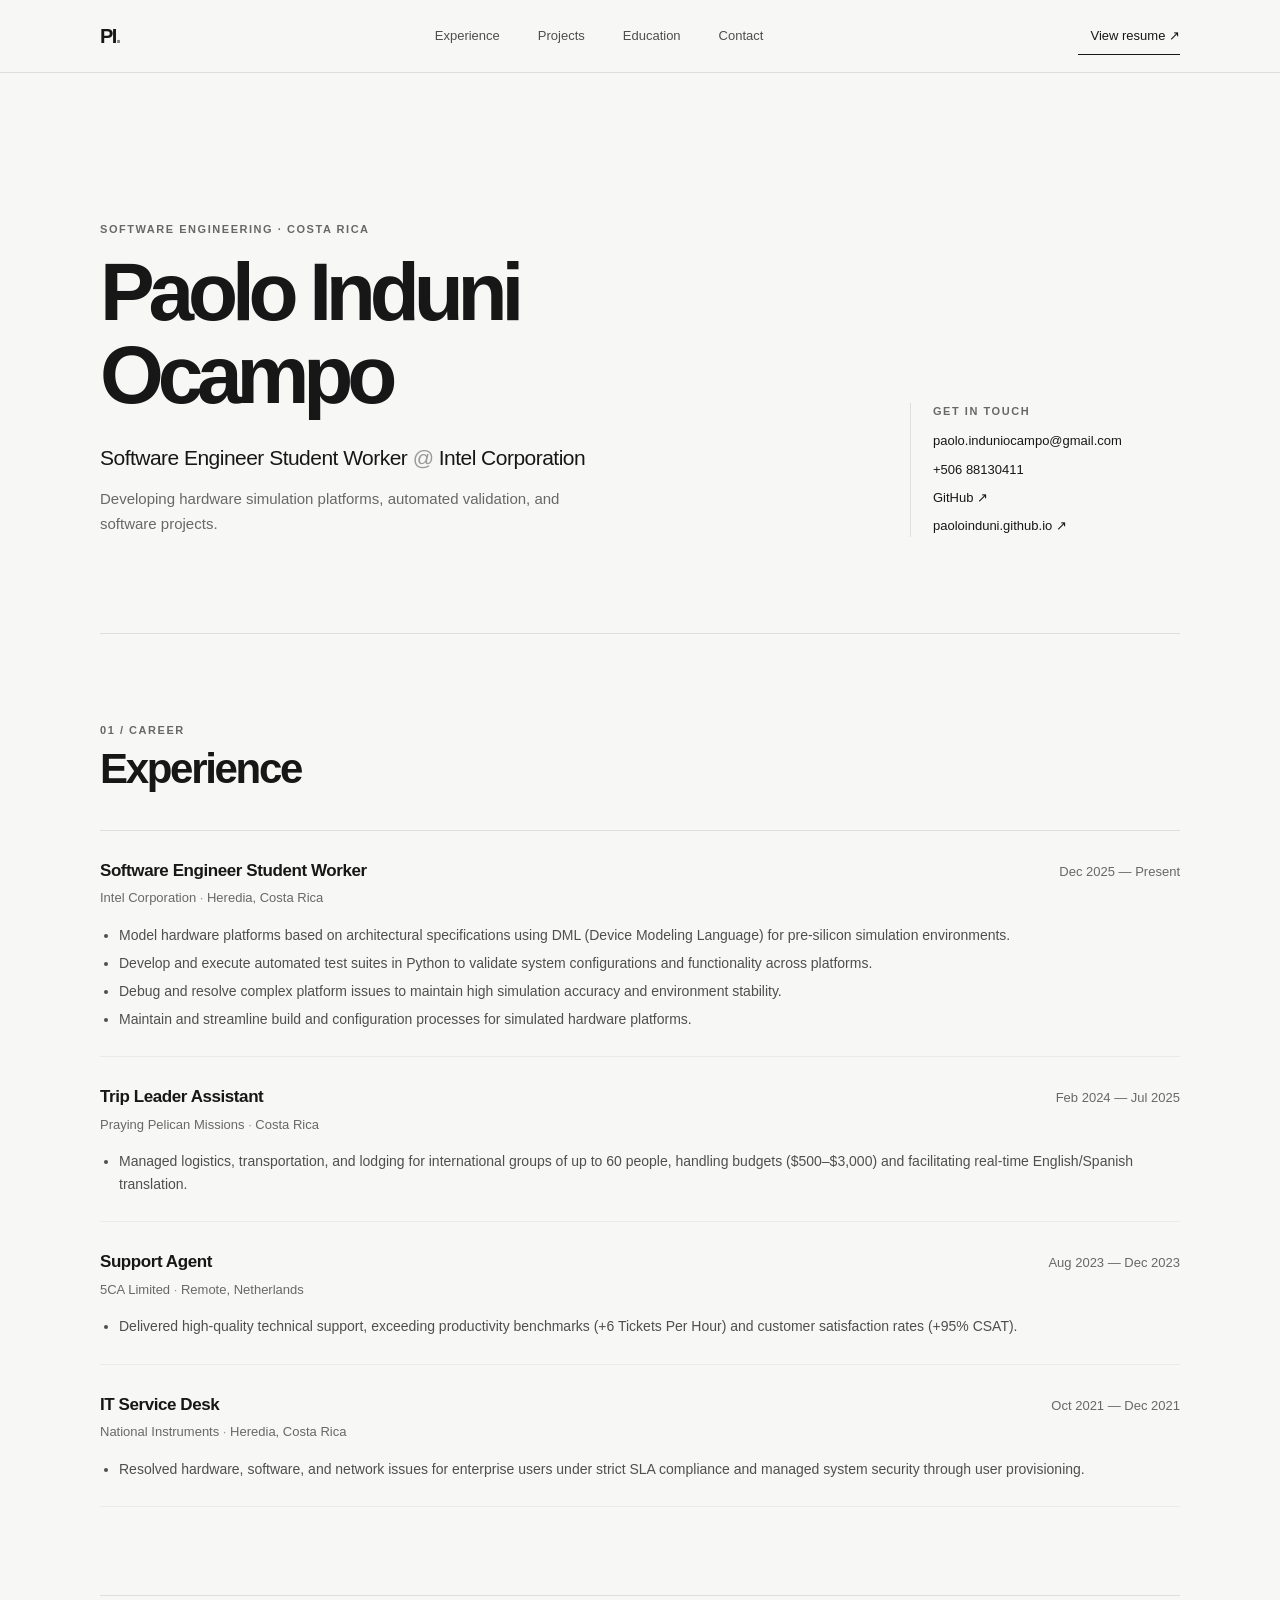
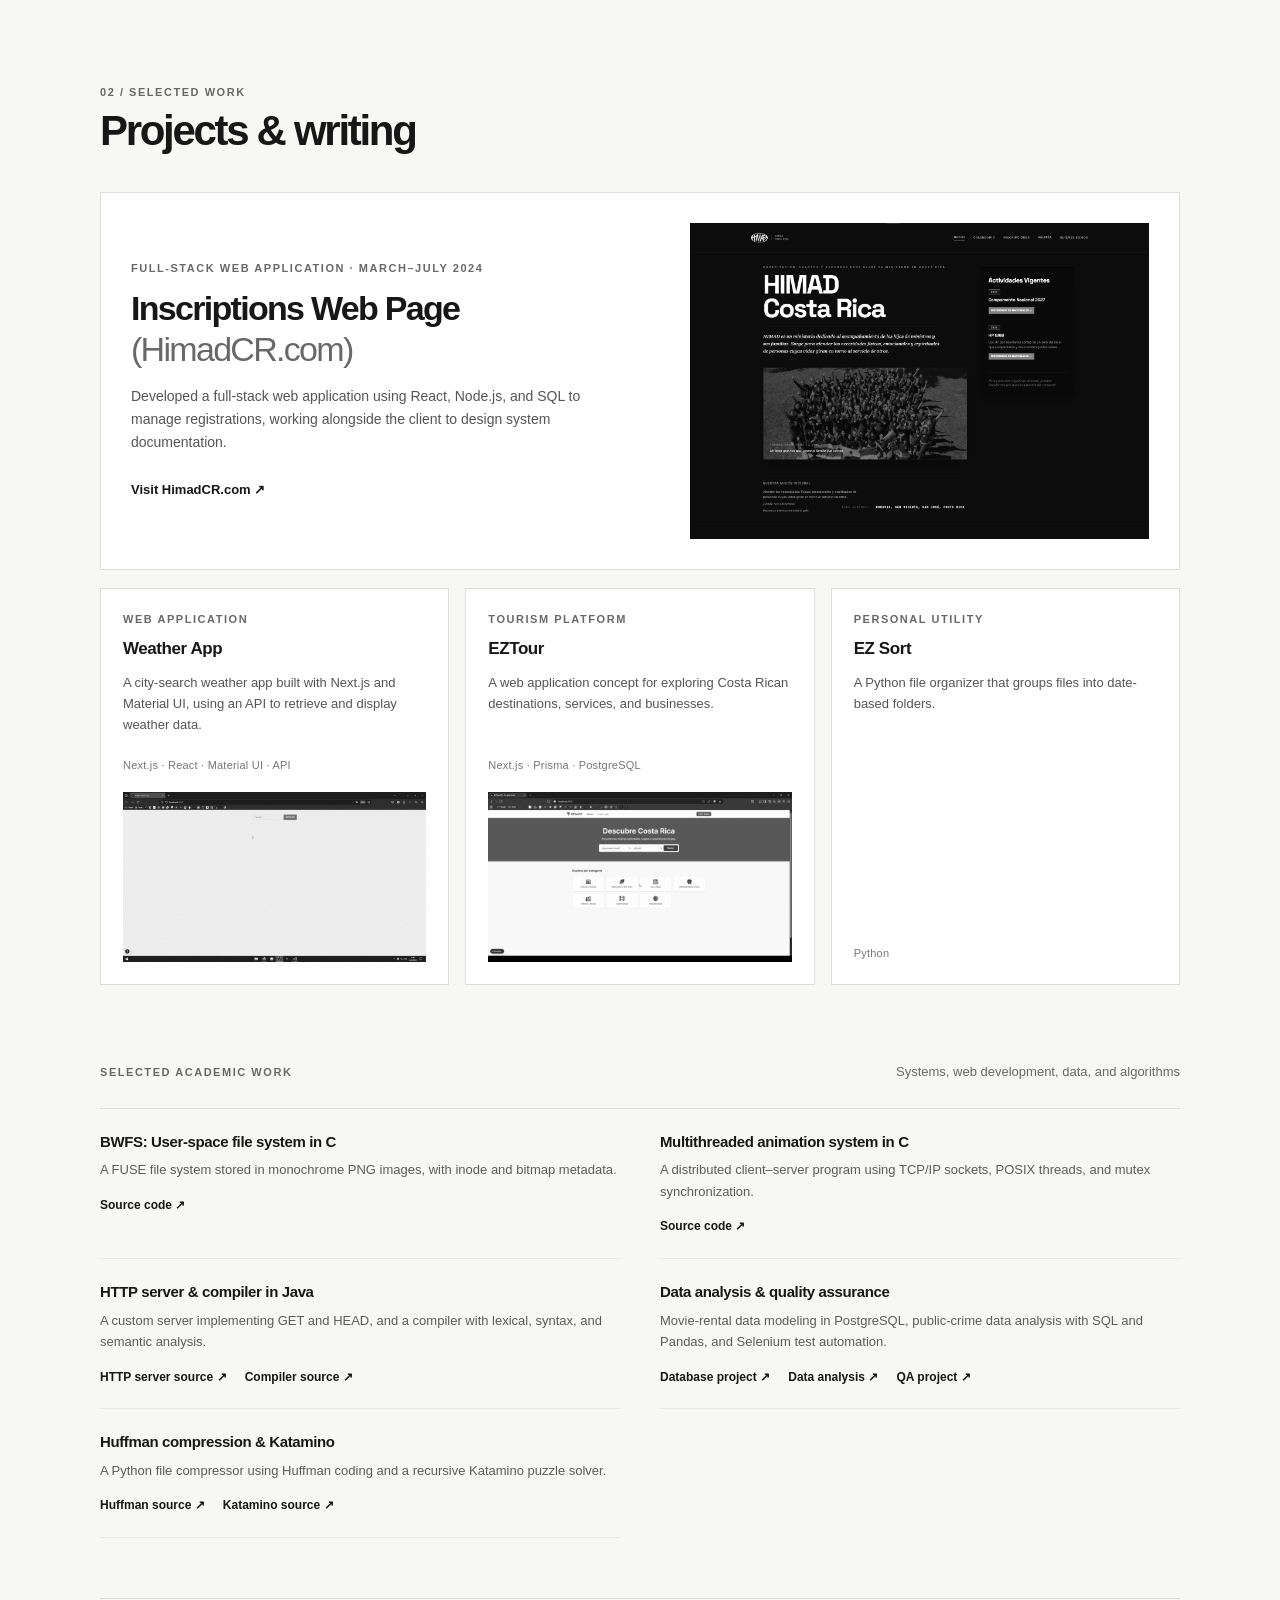
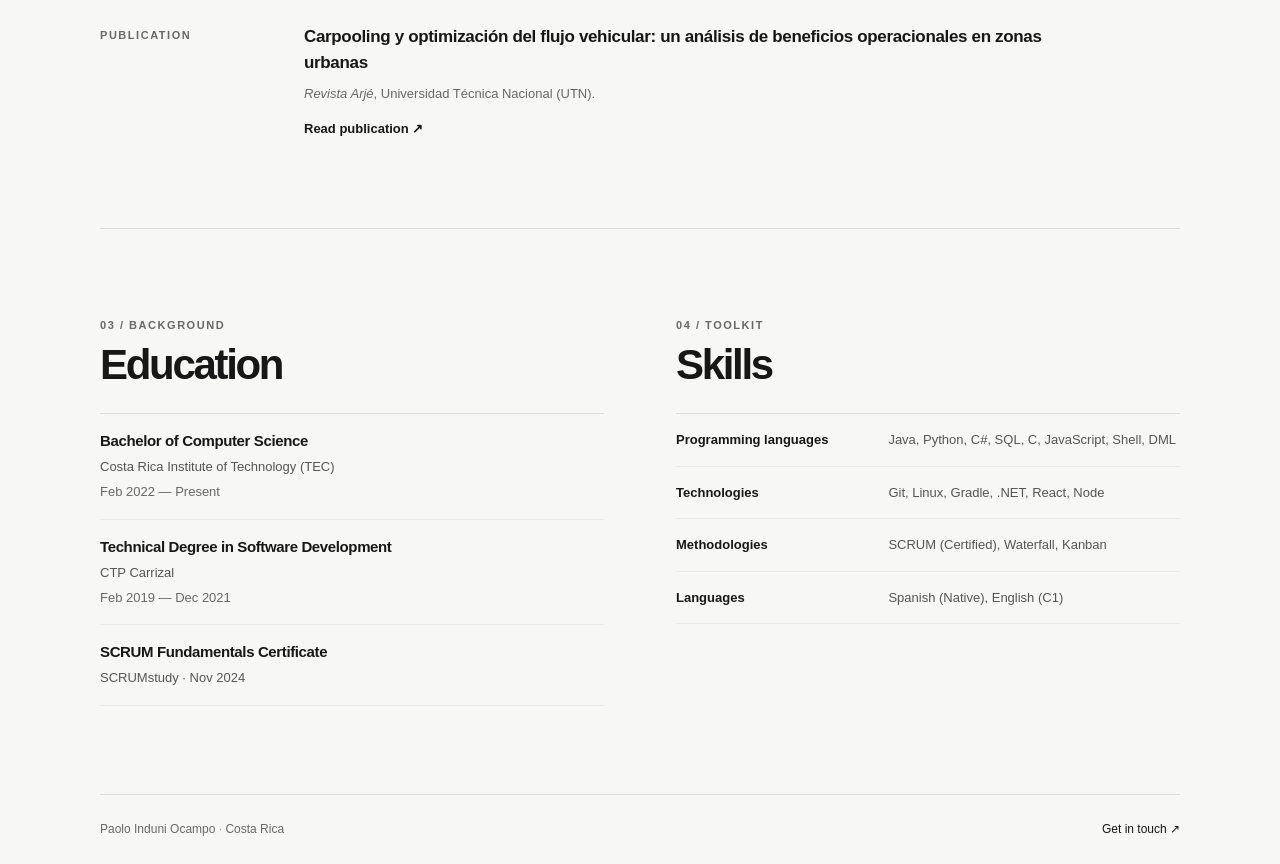
==== commit eed35052: "Remove wrong location" ====
--- a/index.html
+++ b/index.html
@@ -27,7 +27,7 @@
 	<main id="main-content" class="page-shell">
 		<section id="top" class="hero" aria-labelledby="hero-title">
 			<div class="hero-copy">
-				<p class="eyebrow">Software engineering · Heredia, Costa Rica</p>
+				<p class="eyebrow">Software engineering · Costa Rica</p>
 				<h1 id="hero-title">Paolo Induni Ocampo</h1>
 				<p class="hero-role">Software Engineer Student Worker <span>@</span> Intel Corporation</p>
 				<p class="hero-summary">Developing hardware simulation platforms, automated validation, and software projects.</p>
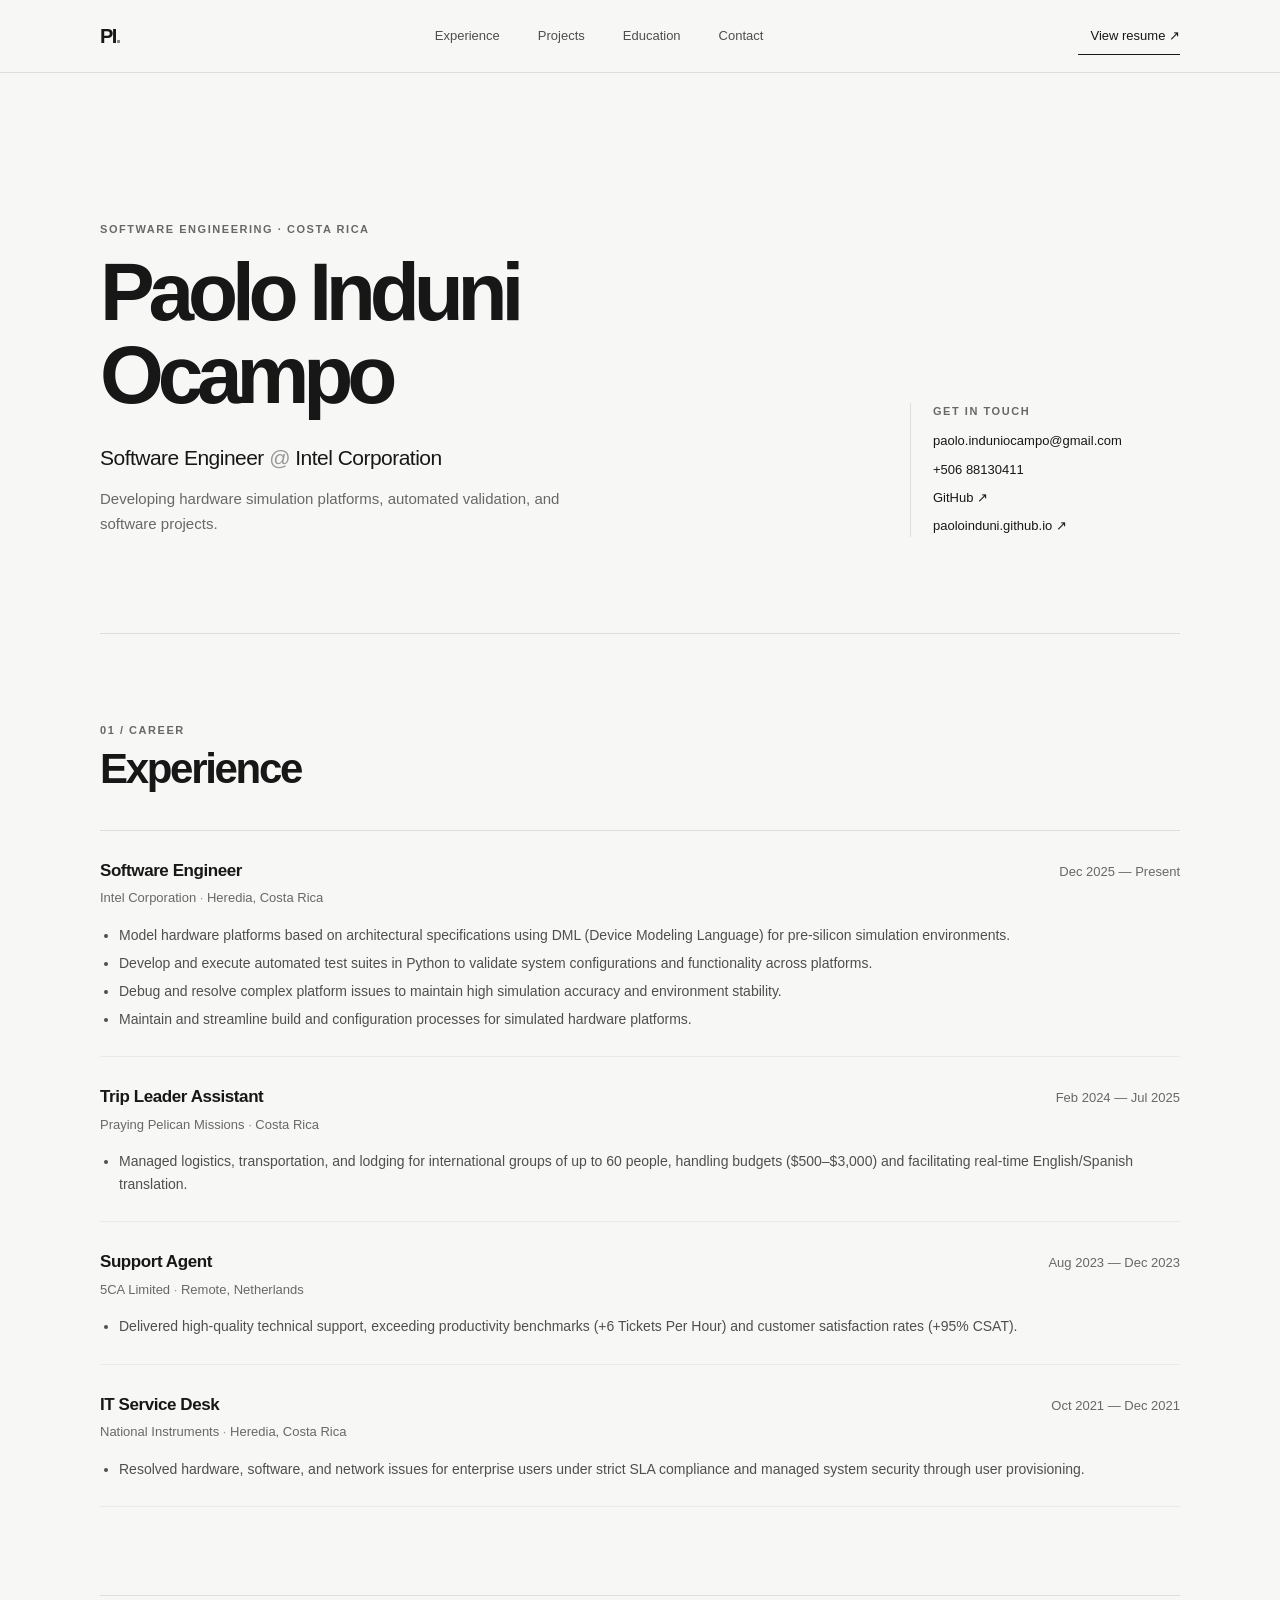
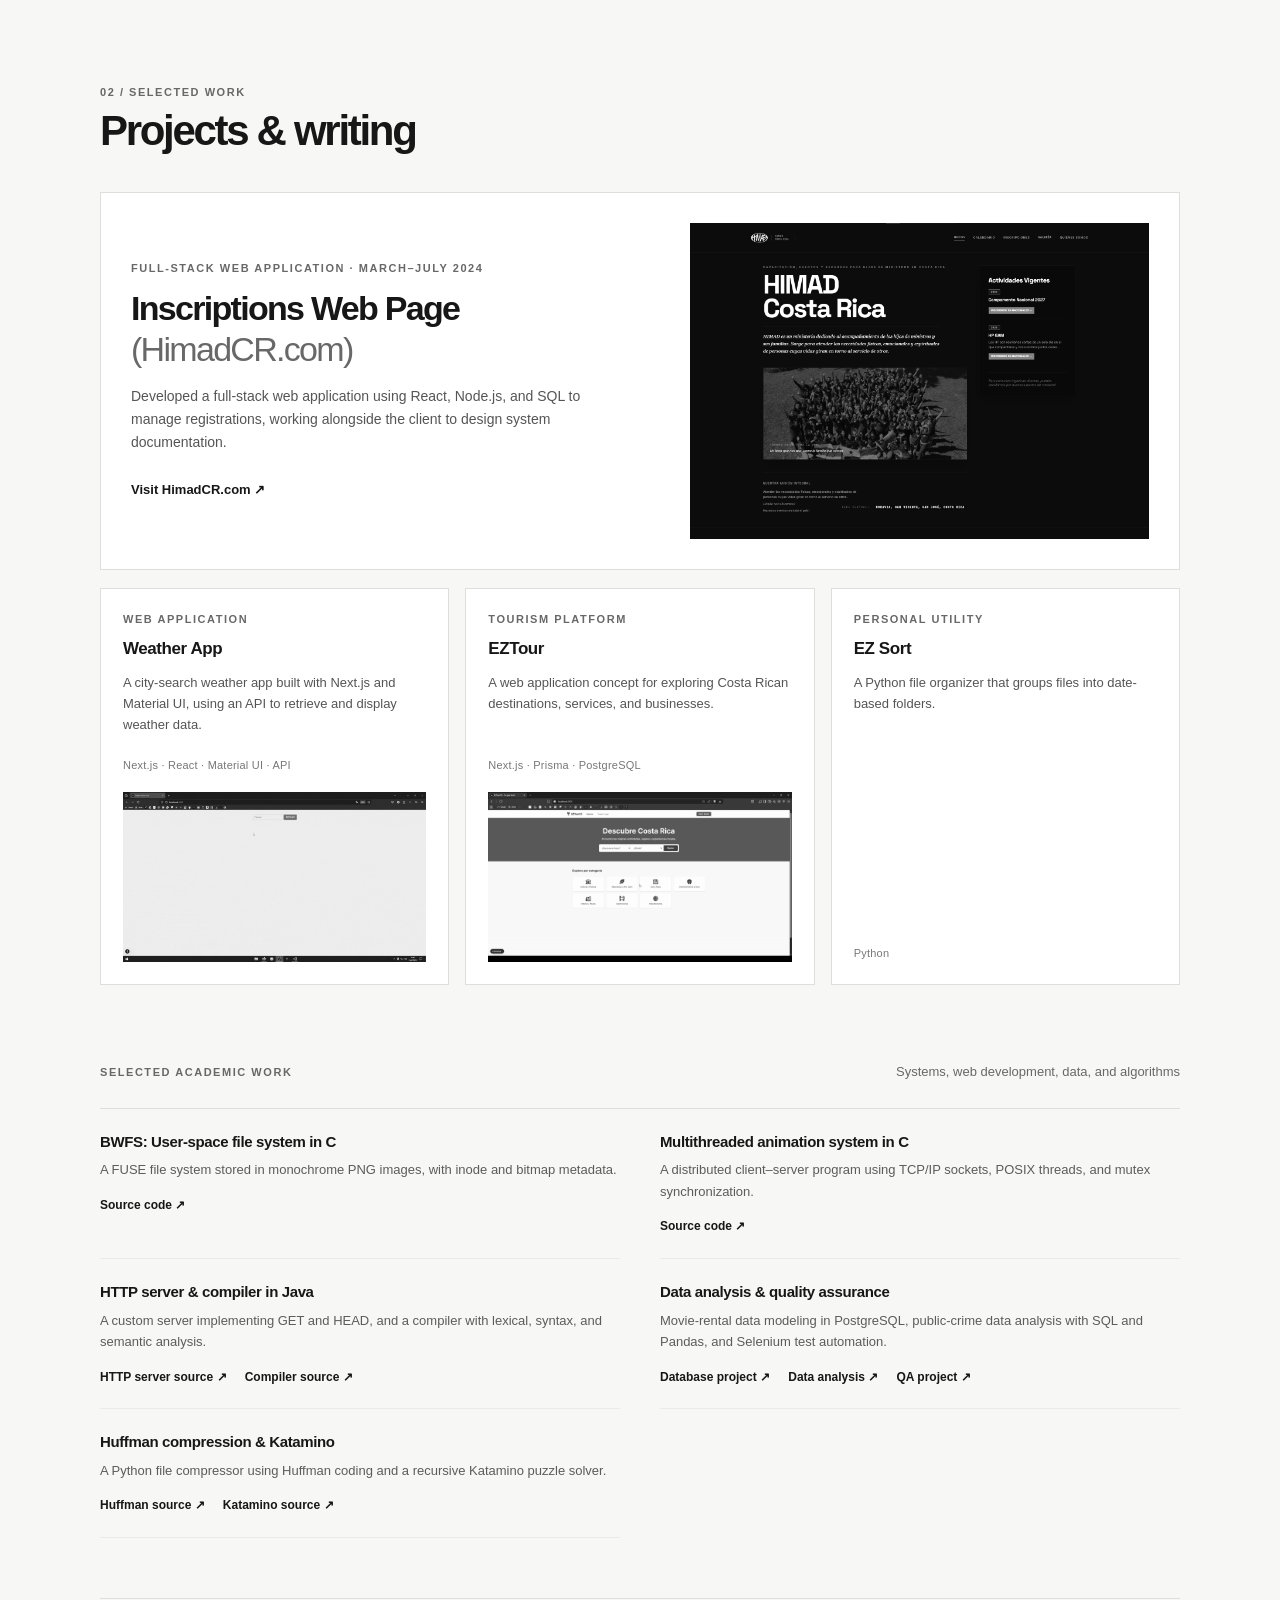
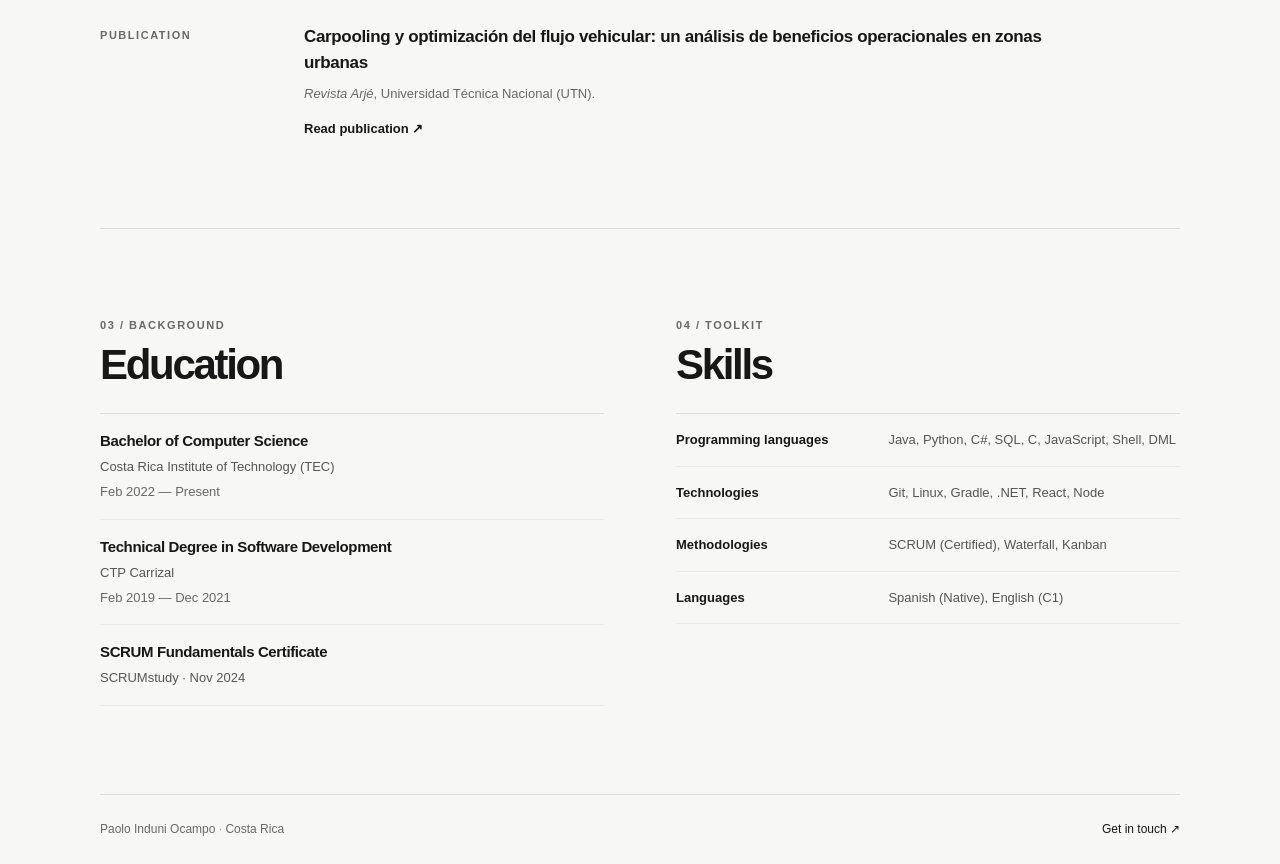
==== commit 34a9f6b7: "Update Job title" ====
--- a/index.html
+++ b/index.html
@@ -4,7 +4,7 @@
 	<meta charset="UTF-8">
 	<meta name="viewport" content="width=device-width, initial-scale=1">
 	<meta name="theme-color" content="#f7f7f5">
-	<meta name="description" content="Paolo Induni Ocampo — Software Engineer Student Worker at Intel Corporation. Experience, selected projects, and publications.">
+	<meta name="description" content="Paolo Induni Ocampo — Software Engineer at Intel Corporation. Experience, selected projects, and publications.">
 	<title>Paolo Induni Ocampo — Software Engineer</title>
 	<link rel="stylesheet" href="styles/styles.css">
 </head>
@@ -29,7 +29,7 @@
 			<div class="hero-copy">
 				<p class="eyebrow">Software engineering · Costa Rica</p>
 				<h1 id="hero-title">Paolo Induni Ocampo</h1>
-				<p class="hero-role">Software Engineer Student Worker <span>@</span> Intel Corporation</p>
+				<p class="hero-role">Software Engineer <span>@</span> Intel Corporation</p>
 				<p class="hero-summary">Developing hardware simulation platforms, automated validation, and software projects.</p>
 			</div>
 			<aside class="contact-panel" id="contact" aria-label="Contact information">
@@ -50,7 +50,7 @@
 				<article class="timeline-entry">
 					<div class="entry-heading">
 						<div>
-							<h3>Software Engineer Student Worker</h3>
+							<h3>Software Engineer</h3>
 							<p class="entry-organization">Intel Corporation <span>·</span> Heredia, Costa Rica</p>
 						</div>
 						<p class="entry-date"><time datetime="2025-12">Dec 2025</time> — Present</p>
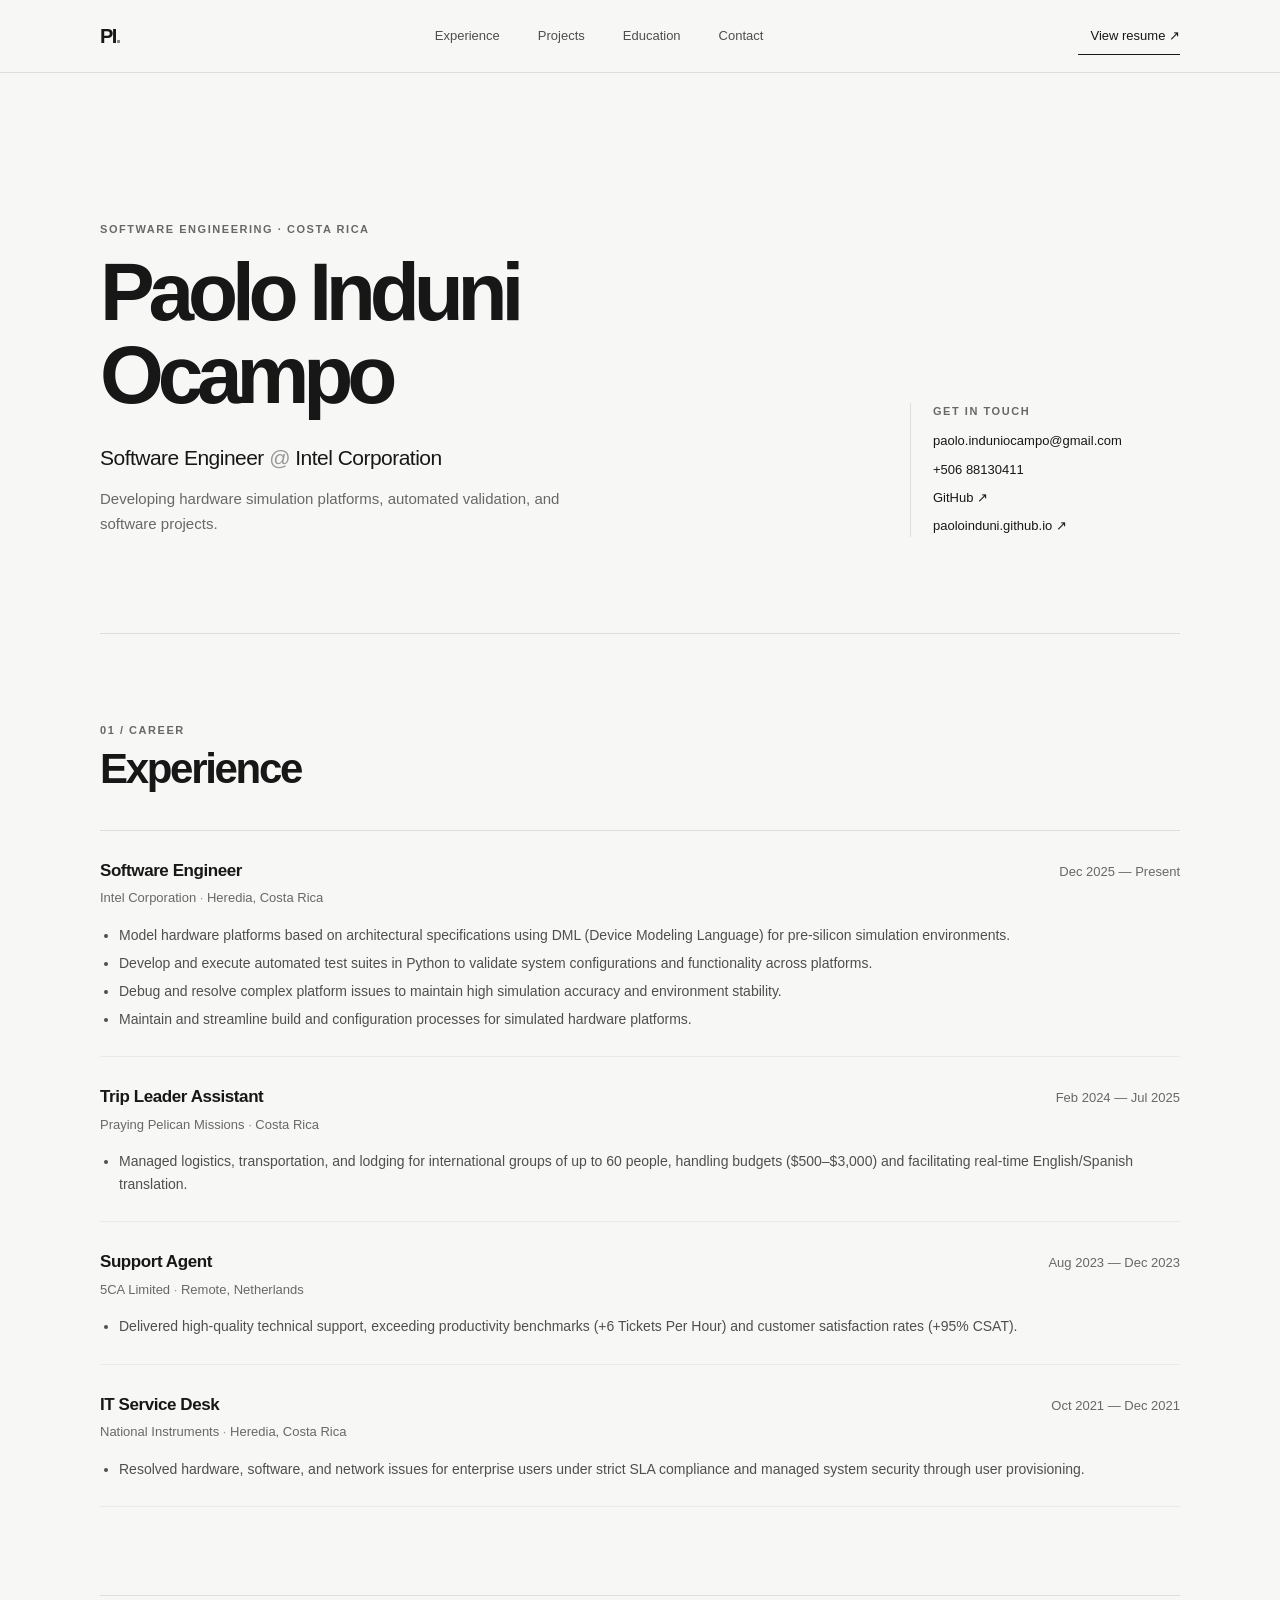
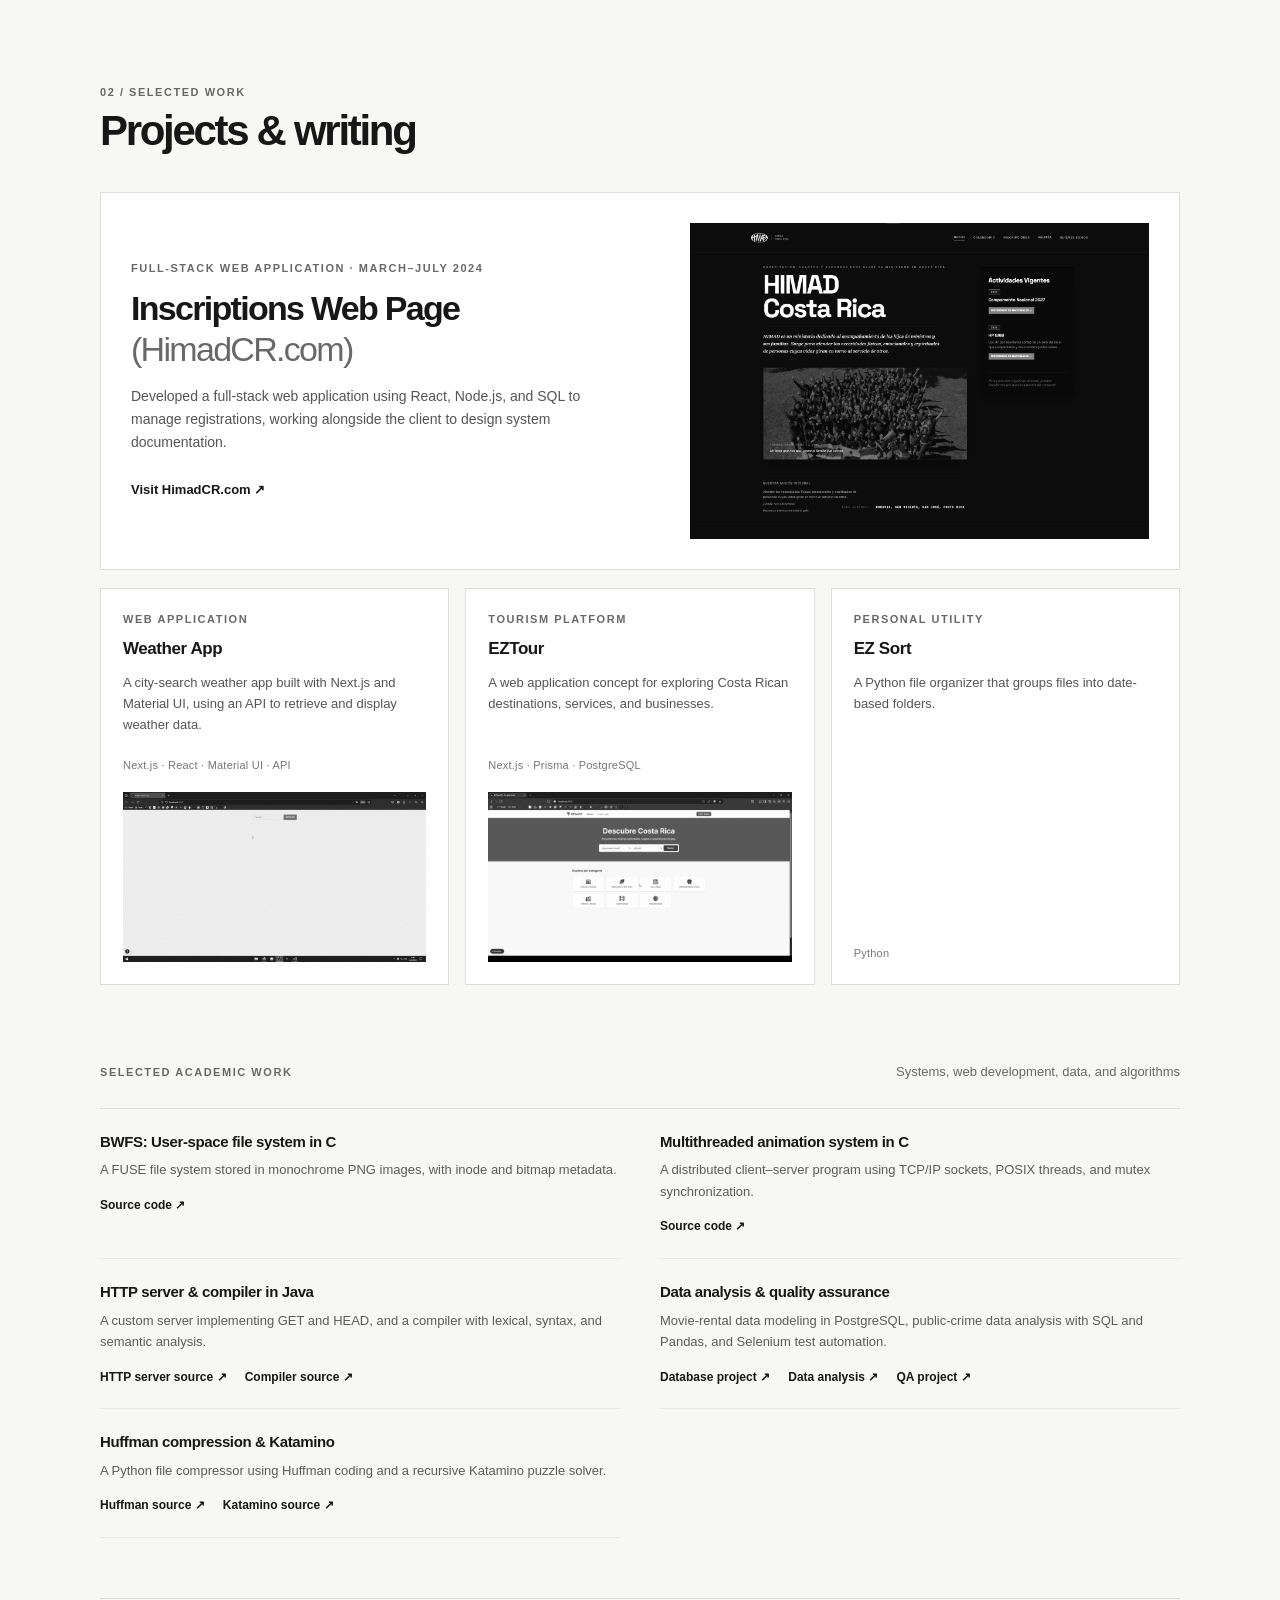
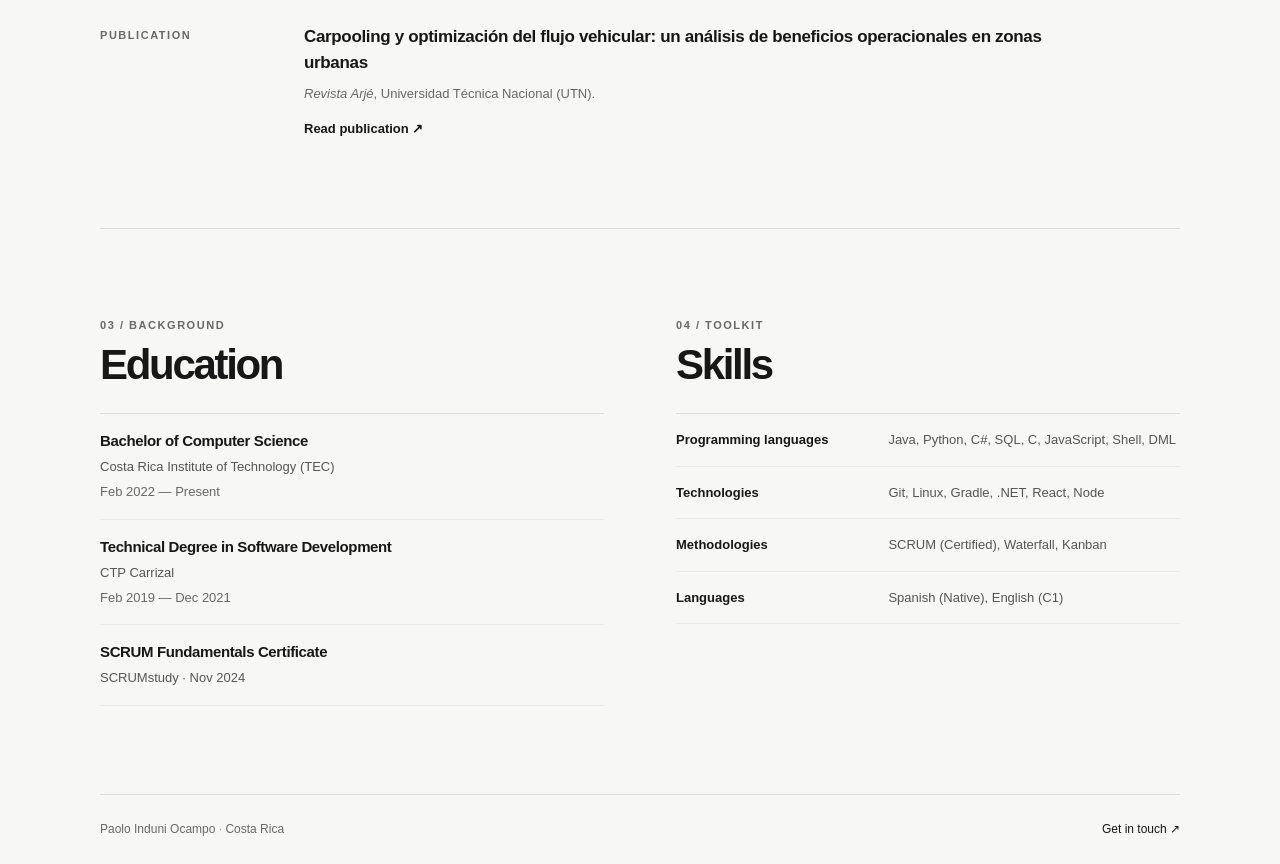
==== commit 9730a2b4: "Update resume link" ====
--- a/index.html
+++ b/index.html
@@ -20,7 +20,7 @@
 				<a href="#education">Education</a>
 				<a href="#contact">Contact</a>
 			</nav>
-			<a class="header-link" href="https://drive.google.com/file/d/12qdUNIT_TjlshbflXtdiGBloQbUmAl_k/view?usp=sharing" target="_blank" rel="noopener">View resume <span aria-hidden="true">↗</span></a>
+			<a class="header-link" href="https://drive.google.com/file/d/1xZQwjA_zeY2_K1a1KqqlwVZI3u2dHQRY/view?usp=sharing" target="_blank" rel="noopener">View resume <span aria-hidden="true">↗</span></a>
 		</div>
 	</header>
 
